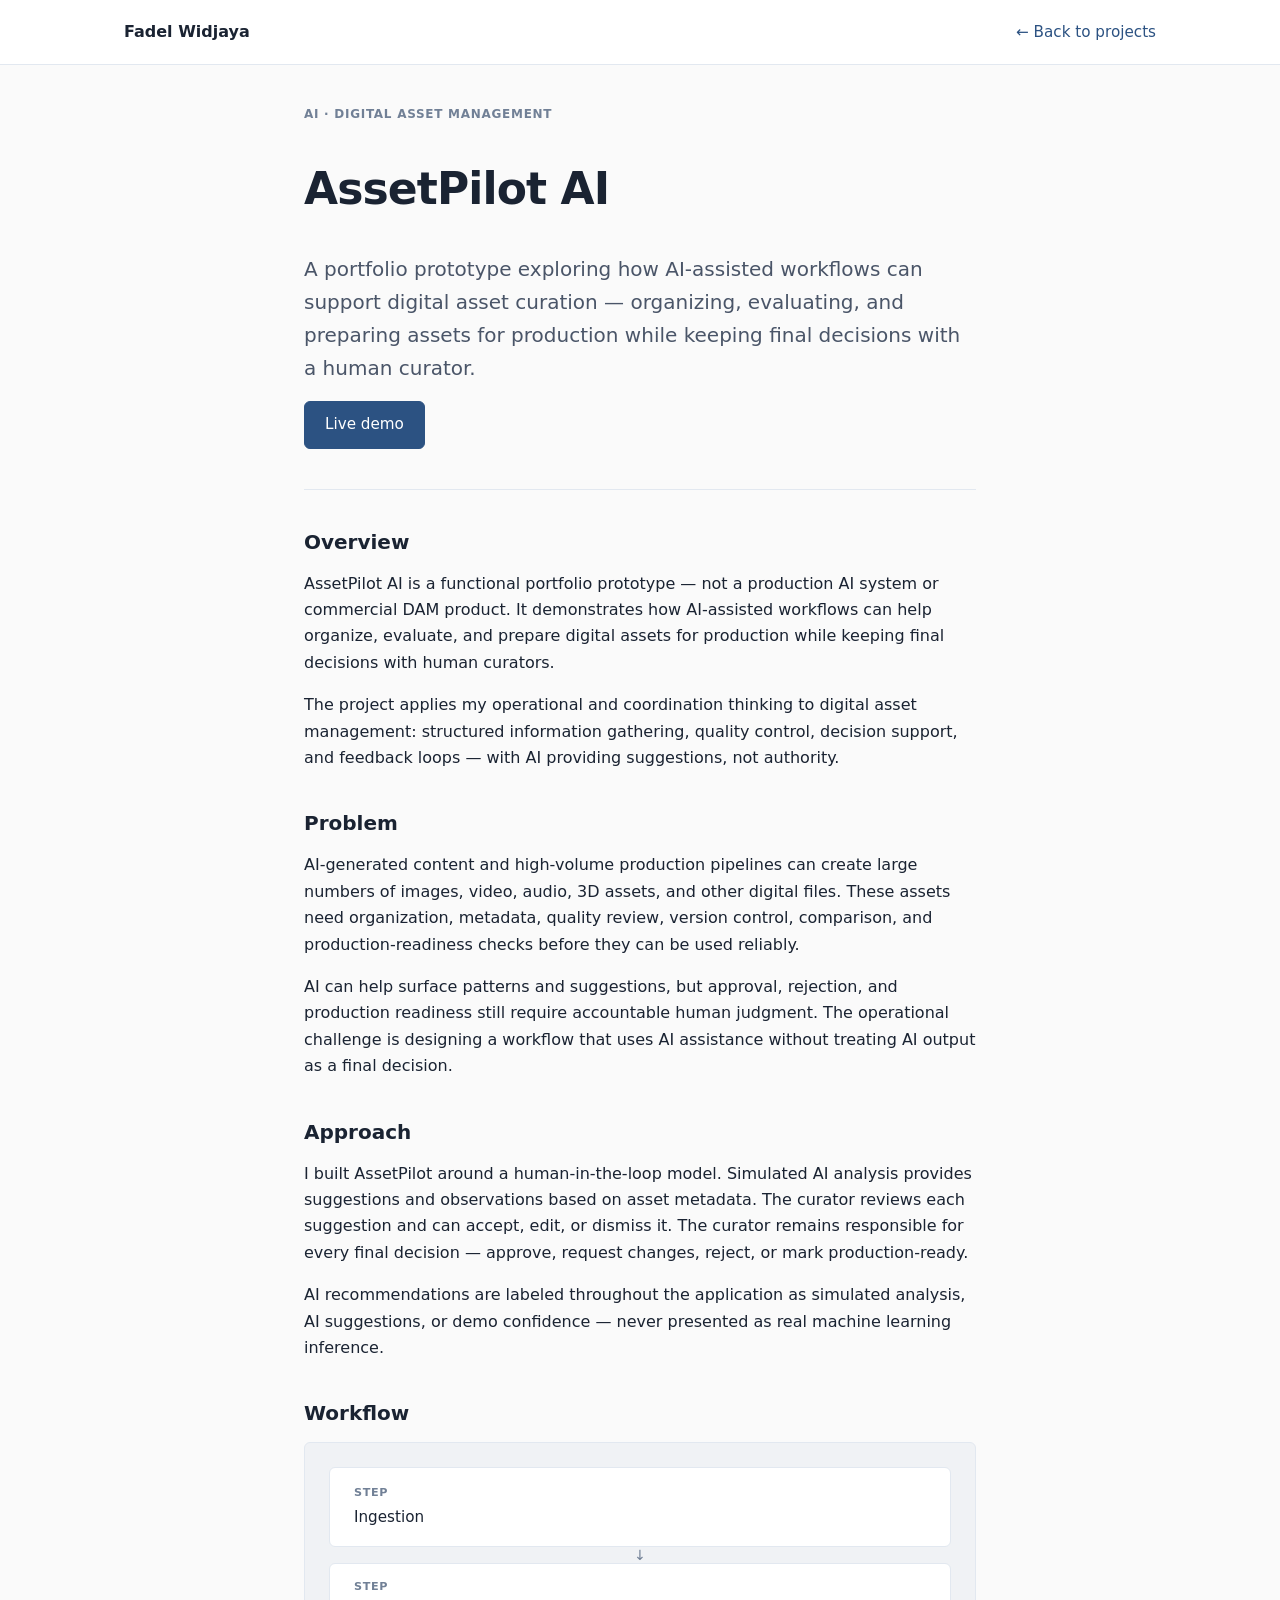
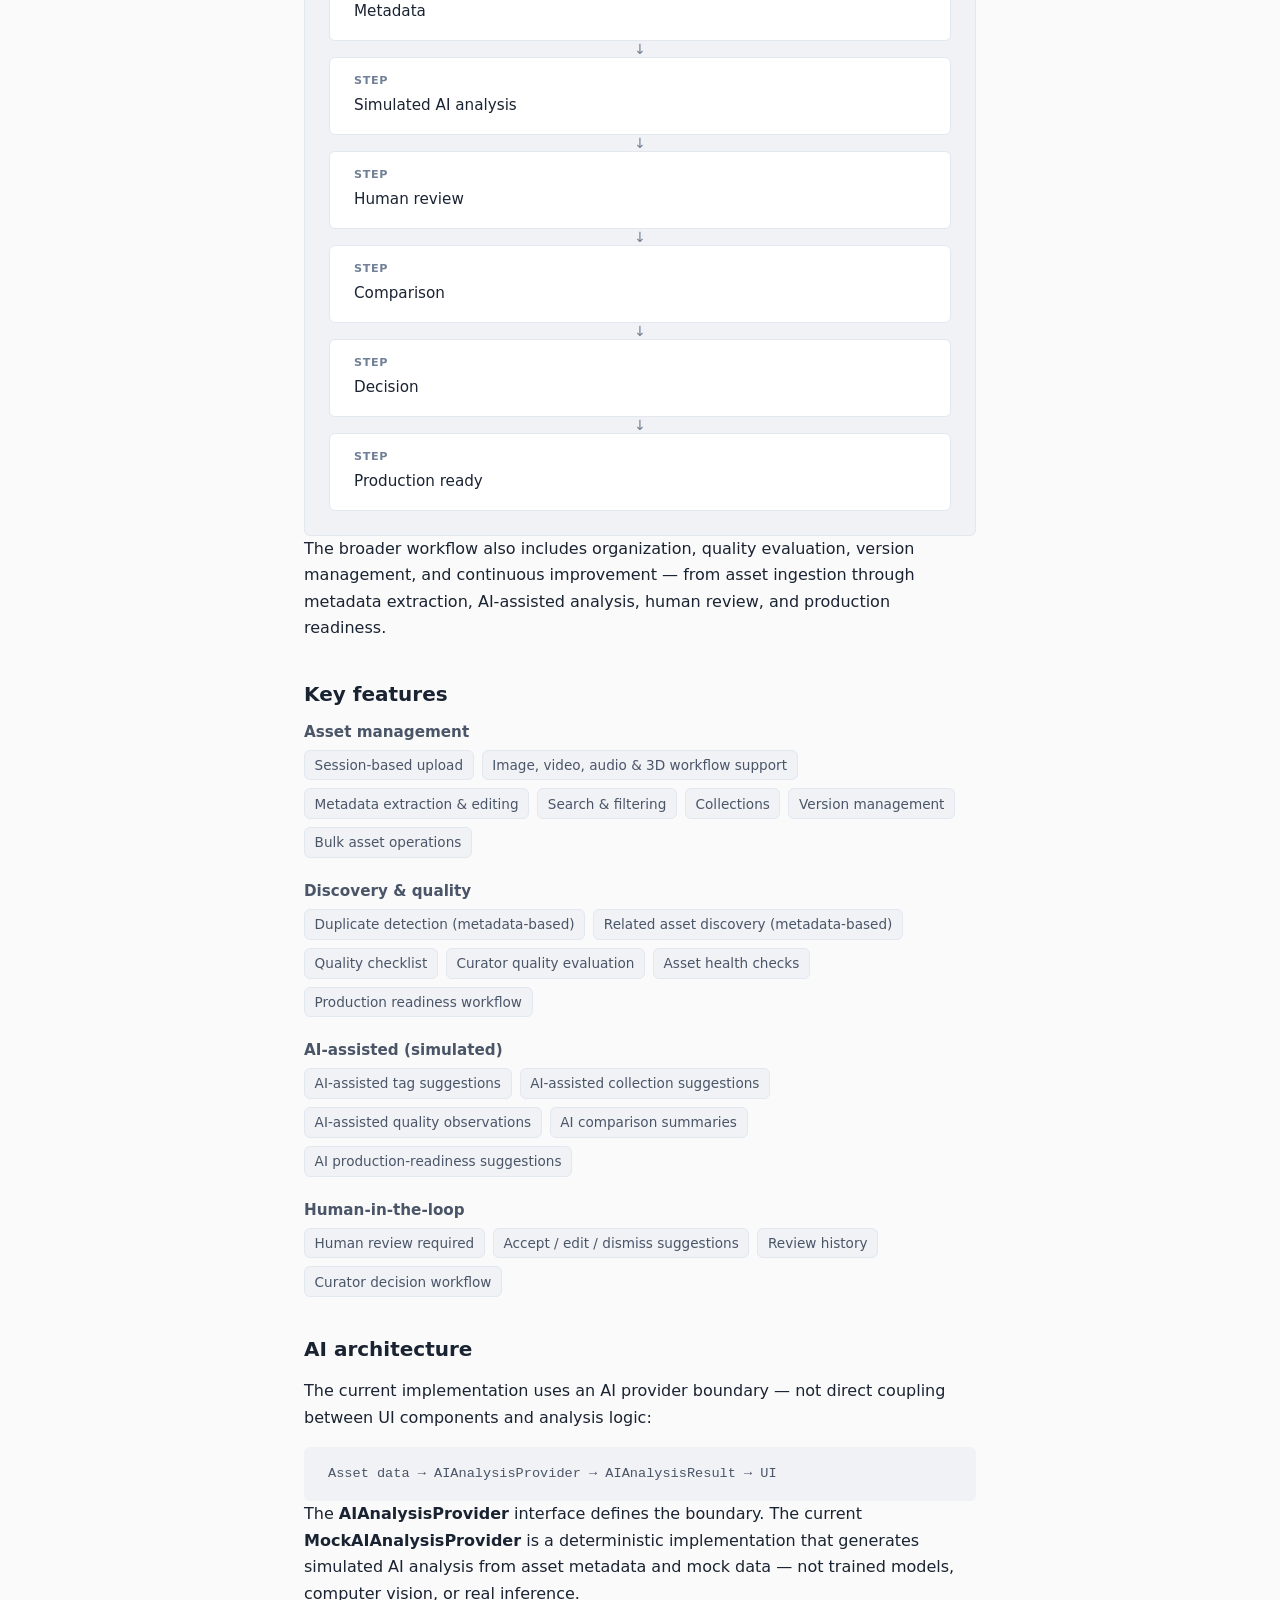
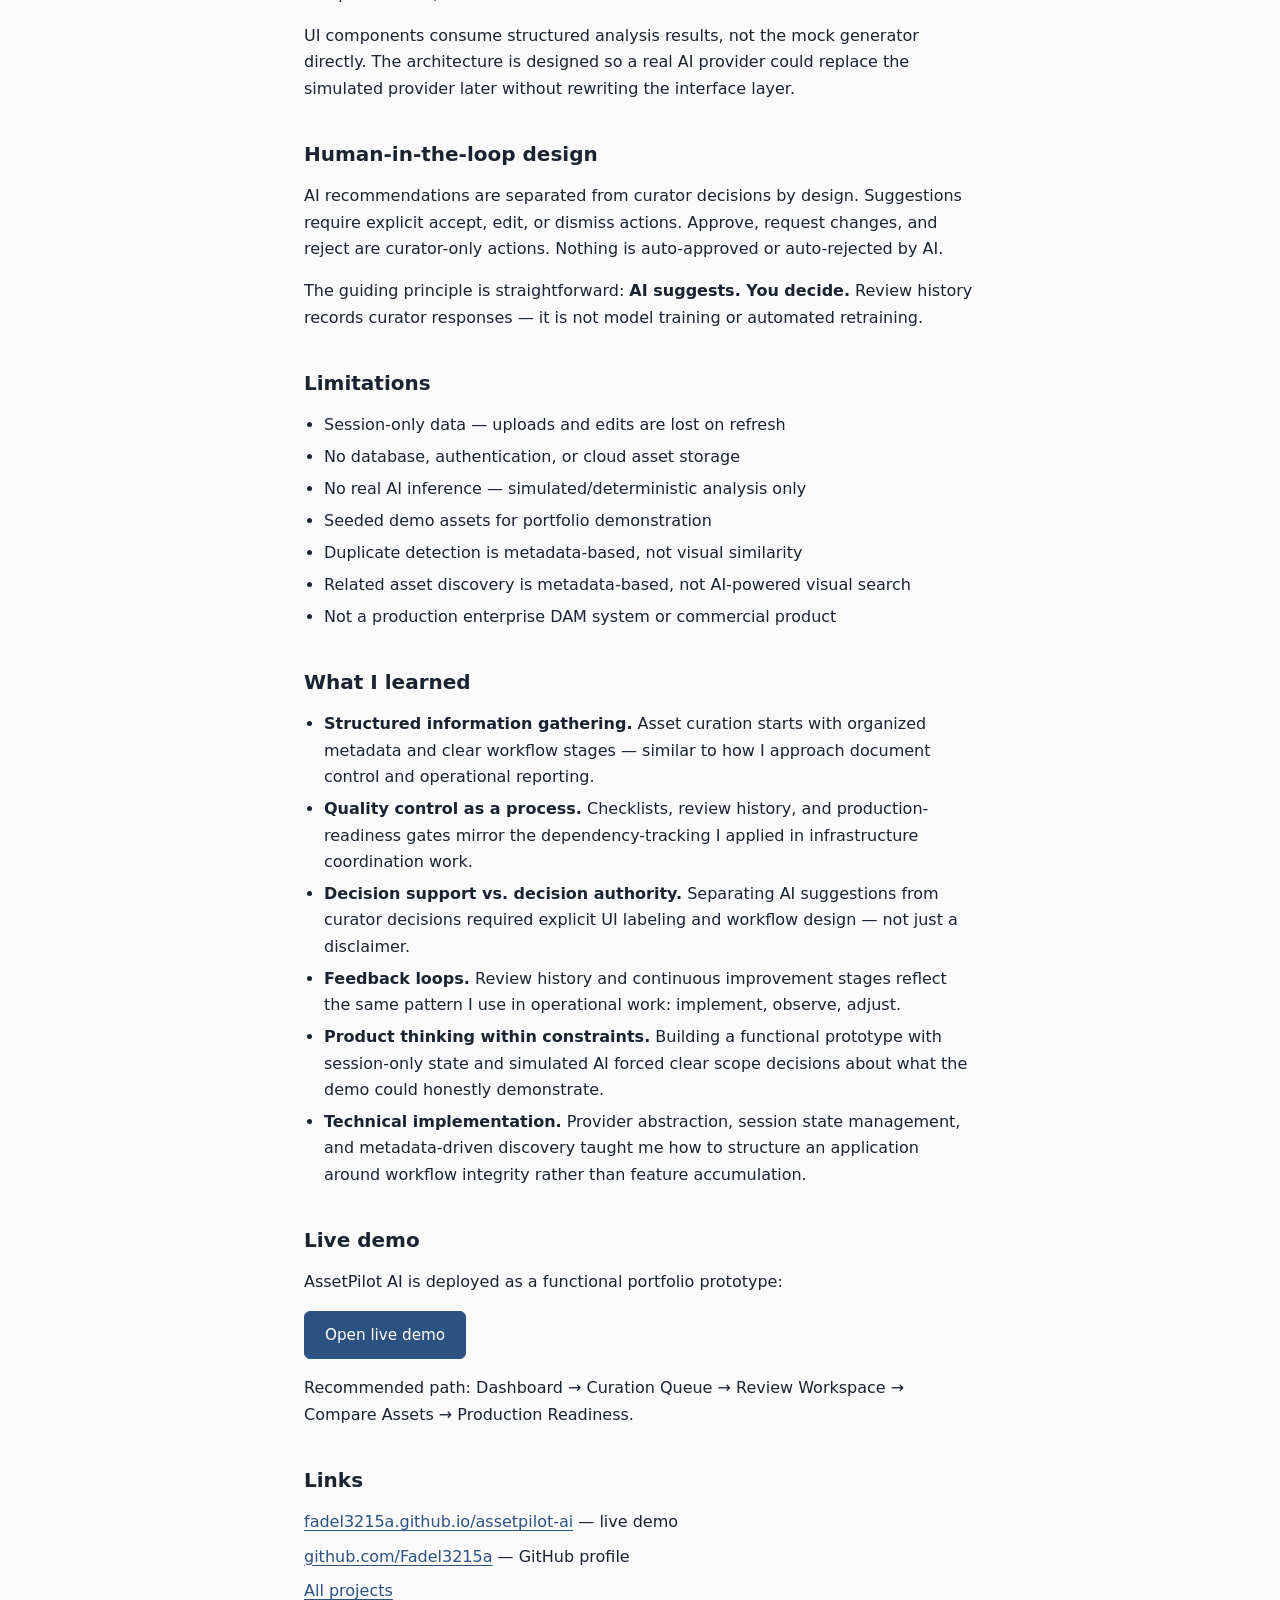
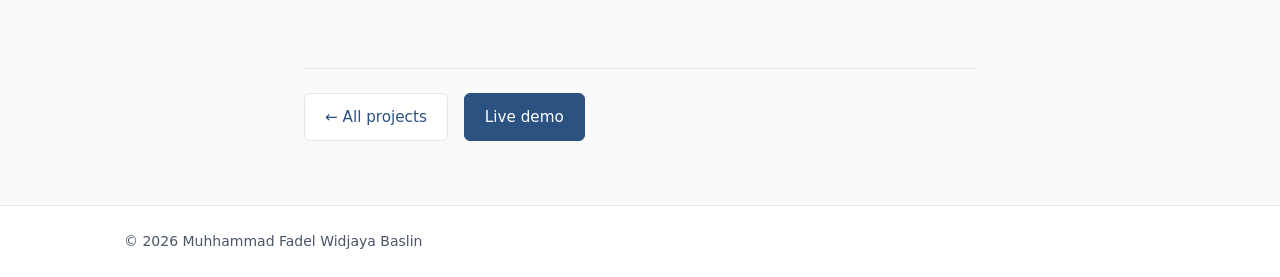
==== projects/assetpilot-ai/index.html @ 86c93c6e "Adding AssetPilot AI to the portofolio" ====
<!DOCTYPE html>
<html lang="en">
<head>
  <meta charset="UTF-8">
  <meta name="viewport" content="width=device-width, initial-scale=1.0">
  <meta name="description" content="AssetPilot AI — AI-assisted digital asset curation portfolio prototype with human-in-the-loop decision making and simulated AI analysis.">
  <title>AssetPilot AI | Fadel Widjaya</title>
  <link rel="stylesheet" href="../../css/style.css">
</head>
<body class="case-study-page">
  <a class="skip-link" href="#main">Skip to main content</a>

  <header class="site-header">
    <div class="container header-inner">
      <a class="logo" href="../../index.html">Fadel Widjaya</a>
      <nav class="site-nav site-nav--case-study" aria-label="Case study">
        <a class="text-link case-study-back" href="../../index.html#projects">← Back to projects</a>
      </nav>
    </div>
  </header>

  <main id="main" class="case-study">
    <article class="container narrow">
      <header class="case-study-header">
        <p class="card-label">AI · Digital Asset Management</p>
        <h1>AssetPilot AI</h1>
        <p class="lead">
          A portfolio prototype exploring how AI-assisted workflows can support digital asset
          curation — organizing, evaluating, and preparing assets for production while keeping
          final decisions with a human curator.
        </p>
        <p>
          <a class="btn btn-primary" href="https://fadel3215a.github.io/assetpilot-ai/" target="_blank" rel="noopener noreferrer">Live demo</a>
        </p>
      </header>

      <section aria-labelledby="overview-heading">
        <h2 id="overview-heading">Overview</h2>
        <p>
          AssetPilot AI is a functional portfolio prototype — not a production AI system or
          commercial DAM product. It demonstrates how AI-assisted workflows can help organize,
          evaluate, and prepare digital assets for production while keeping final decisions with
          human curators.
        </p>
        <p>
          The project applies my operational and coordination thinking to digital asset management:
          structured information gathering, quality control, decision support, and feedback loops —
          with AI providing suggestions, not authority.
        </p>
      </section>

      <section aria-labelledby="problem-heading">
        <h2 id="problem-heading">Problem</h2>
        <p>
          AI-generated content and high-volume production pipelines can create large numbers of
          images, video, audio, 3D assets, and other digital files. These assets need organization,
          metadata, quality review, version control, comparison, and production-readiness checks
          before they can be used reliably.
        </p>
        <p>
          AI can help surface patterns and suggestions, but approval, rejection, and production
          readiness still require accountable human judgment. The operational challenge is designing
          a workflow that uses AI assistance without treating AI output as a final decision.
        </p>
      </section>

      <section aria-labelledby="approach-heading">
        <h2 id="approach-heading">Approach</h2>
        <p>
          I built AssetPilot around a human-in-the-loop model. Simulated AI analysis provides
          suggestions and observations based on asset metadata. The curator reviews each suggestion
          and can accept, edit, or dismiss it. The curator remains responsible for every final
          decision — approve, request changes, reject, or mark production-ready.
        </p>
        <p>
          AI recommendations are labeled throughout the application as simulated analysis, AI
          suggestions, or demo confidence — never presented as real machine learning inference.
        </p>
      </section>

      <section aria-labelledby="workflow-heading">
        <h2 id="workflow-heading">Workflow</h2>
        <div class="workflow-viz" aria-label="AssetPilot curation workflow">
          <ol class="workflow-steps">
            <li class="workflow-step">
              <span class="workflow-step-label">Step</span>
              <span class="workflow-step-text">Ingestion</span>
            </li>
            <li class="workflow-step">
              <span class="workflow-step-label">Step</span>
              <span class="workflow-step-text">Metadata</span>
            </li>
            <li class="workflow-step">
              <span class="workflow-step-label">Step</span>
              <span class="workflow-step-text">Simulated AI analysis</span>
            </li>
            <li class="workflow-step">
              <span class="workflow-step-label">Step</span>
              <span class="workflow-step-text">Human review</span>
            </li>
            <li class="workflow-step">
              <span class="workflow-step-label">Step</span>
              <span class="workflow-step-text">Comparison</span>
            </li>
            <li class="workflow-step">
              <span class="workflow-step-label">Step</span>
              <span class="workflow-step-text">Decision</span>
            </li>
            <li class="workflow-step workflow-step--final">
              <span class="workflow-step-label">Step</span>
              <span class="workflow-step-text">Production ready</span>
            </li>
          </ol>
        </div>
        <p>
          The broader workflow also includes organization, quality evaluation, version management,
          and continuous improvement — from asset ingestion through metadata extraction, AI-assisted
          analysis, human review, and production readiness.
        </p>
      </section>

      <section aria-labelledby="features-heading">
        <h2 id="features-heading">Key features</h2>
        <div class="feature-groups">
          <article class="feature-group">
            <h3>Asset management</h3>
            <ul class="tag-list tag-list--wrap">
              <li>Session-based upload</li>
              <li>Image, video, audio &amp; 3D workflow support</li>
              <li>Metadata extraction &amp; editing</li>
              <li>Search &amp; filtering</li>
              <li>Collections</li>
              <li>Version management</li>
              <li>Bulk asset operations</li>
            </ul>
          </article>
          <article class="feature-group">
            <h3>Discovery &amp; quality</h3>
            <ul class="tag-list tag-list--wrap">
              <li>Duplicate detection (metadata-based)</li>
              <li>Related asset discovery (metadata-based)</li>
              <li>Quality checklist</li>
              <li>Curator quality evaluation</li>
              <li>Asset health checks</li>
              <li>Production readiness workflow</li>
            </ul>
          </article>
          <article class="feature-group">
            <h3>AI-assisted (simulated)</h3>
            <ul class="tag-list tag-list--wrap">
              <li>AI-assisted tag suggestions</li>
              <li>AI-assisted collection suggestions</li>
              <li>AI-assisted quality observations</li>
              <li>AI comparison summaries</li>
              <li>AI production-readiness suggestions</li>
            </ul>
          </article>
          <article class="feature-group">
            <h3>Human-in-the-loop</h3>
            <ul class="tag-list tag-list--wrap">
              <li>Human review required</li>
              <li>Accept / edit / dismiss suggestions</li>
              <li>Review history</li>
              <li>Curator decision workflow</li>
            </ul>
          </article>
        </div>
      </section>

      <section aria-labelledby="architecture-heading">
        <h2 id="architecture-heading">AI architecture</h2>
        <p>
          The current implementation uses an AI provider boundary — not direct coupling between
          UI components and analysis logic:
        </p>
        <div class="crdl-flow" aria-label="AI provider architecture">
          <p class="crdl-flow-steps">Asset data → AIAnalysisProvider → AIAnalysisResult → UI</p>
        </div>
        <p>
          The <strong>AIAnalysisProvider</strong> interface defines the boundary. The current
          <strong>MockAIAnalysisProvider</strong> is a deterministic implementation that generates
          simulated AI analysis from asset metadata and mock data — not trained models, computer
          vision, or real inference.
        </p>
        <p>
          UI components consume structured analysis results, not the mock generator directly. The
          architecture is designed so a real AI provider could replace the simulated provider later
          without rewriting the interface layer.
        </p>
      </section>

      <section aria-labelledby="hitl-heading">
        <h2 id="hitl-heading">Human-in-the-loop design</h2>
        <p>
          AI recommendations are separated from curator decisions by design. Suggestions require
          explicit accept, edit, or dismiss actions. Approve, request changes, and reject are
          curator-only actions. Nothing is auto-approved or auto-rejected by AI.
        </p>
        <p>
          The guiding principle is straightforward: <strong>AI suggests. You decide.</strong>
          Review history records curator responses — it is not model training or automated
          retraining.
        </p>
      </section>

      <section aria-labelledby="limitations-heading">
        <h2 id="limitations-heading">Limitations</h2>
        <ul>
          <li>Session-only data — uploads and edits are lost on refresh</li>
          <li>No database, authentication, or cloud asset storage</li>
          <li>No real AI inference — simulated/deterministic analysis only</li>
          <li>Seeded demo assets for portfolio demonstration</li>
          <li>Duplicate detection is metadata-based, not visual similarity</li>
          <li>Related asset discovery is metadata-based, not AI-powered visual search</li>
          <li>Not a production enterprise DAM system or commercial product</li>
        </ul>
      </section>

      <section aria-labelledby="learned-heading">
        <h2 id="learned-heading">What I learned</h2>
        <ul>
          <li><strong>Structured information gathering.</strong> Asset curation starts with organized metadata and clear workflow stages — similar to how I approach document control and operational reporting.</li>
          <li><strong>Quality control as a process.</strong> Checklists, review history, and production-readiness gates mirror the dependency-tracking I applied in infrastructure coordination work.</li>
          <li><strong>Decision support vs. decision authority.</strong> Separating AI suggestions from curator decisions required explicit UI labeling and workflow design — not just a disclaimer.</li>
          <li><strong>Feedback loops.</strong> Review history and continuous improvement stages reflect the same pattern I use in operational work: implement, observe, adjust.</li>
          <li><strong>Product thinking within constraints.</strong> Building a functional prototype with session-only state and simulated AI forced clear scope decisions about what the demo could honestly demonstrate.</li>
          <li><strong>Technical implementation.</strong> Provider abstraction, session state management, and metadata-driven discovery taught me how to structure an application around workflow integrity rather than feature accumulation.</li>
        </ul>
      </section>

      <section aria-labelledby="demo-heading">
        <h2 id="demo-heading">Live demo</h2>
        <p>
          AssetPilot AI is deployed as a functional portfolio prototype:
        </p>
        <p>
          <a class="btn btn-primary" href="https://fadel3215a.github.io/assetpilot-ai/" target="_blank" rel="noopener noreferrer">Open live demo</a>
        </p>
        <p>
          Recommended path: Dashboard → Curation Queue → Review Workspace → Compare Assets →
          Production Readiness.
        </p>
      </section>

      <section aria-labelledby="links-heading">
        <h2 id="links-heading">Links</h2>
        <ul class="case-study-links">
          <li><a href="https://fadel3215a.github.io/assetpilot-ai/" target="_blank" rel="noopener noreferrer">fadel3215a.github.io/assetpilot-ai</a> — live demo</li>
          <li><a href="https://github.com/Fadel3215a" target="_blank" rel="noopener noreferrer">github.com/Fadel3215a</a> — GitHub profile</li>
          <li><a href="../../index.html#projects">All projects</a></li>
        </ul>
      </section>

      <footer class="case-study-footer">
        <a class="btn btn-secondary" href="../../index.html#projects">← All projects</a>
        <a class="btn btn-primary" href="https://fadel3215a.github.io/assetpilot-ai/" target="_blank" rel="noopener noreferrer">Live demo</a>
      </footer>
    </article>
  </main>

  <footer class="site-footer">
    <div class="container footer-inner">
      <p>&copy; <span id="year"></span> Muhhammad Fadel Widjaya Baslin</p>
    </div>
  </footer>

  <script src="../../js/script.js"></script>
</body>
</html>
---- css/style.css ----
/* ==========================================================================
   Base & Variables
   ========================================================================== */

:root {
  --color-bg: #fafafa;
  --color-bg-alt: #f0f2f5;
  --color-surface: #ffffff;
  --color-text: #1a2332;
  --color-text-muted: #4a5568;
  --color-text-light: #718096;
  --color-accent: #2c5282;
  --color-accent-hover: #1a365d;
  --color-border: #e2e8f0;
  --color-placeholder: #a0aec0;

  --font-sans: "Segoe UI", system-ui, -apple-system, BlinkMacSystemFont, sans-serif;
  --font-mono: "Cascadia Code", "Consolas", monospace;

  --space-xs: 0.5rem;
  --space-sm: 1rem;
  --space-md: 1.5rem;
  --space-lg: 2.5rem;
  --space-xl: 4rem;

  --radius: 6px;
  --shadow: 0 1px 3px rgba(26, 35, 50, 0.08);
  --shadow-md: 0 4px 12px rgba(26, 35, 50, 0.08);

  --max-width: 1080px;
  --header-height: 4rem;
}

*,
*::before,
*::after {
  box-sizing: border-box;
}

html {
  scroll-behavior: smooth;
  scroll-padding-top: calc(var(--header-height) + 1rem);
}

body {
  margin: 0;
  font-family: var(--font-sans);
  font-size: 1rem;
  line-height: 1.65;
  color: var(--color-text);
  background-color: var(--color-bg);
}

img {
  max-width: 100%;
  height: auto;
  display: block;
}

ul,
ol {
  padding-left: 1.25rem;
}

li + li {
  margin-top: 0.35rem;
}

a {
  color: var(--color-accent);
  text-decoration-thickness: 1px;
  text-underline-offset: 3px;
}

a:hover,
a:focus-visible {
  color: var(--color-accent-hover);
}

h1,
h2,
h3,
h4 {
  line-height: 1.25;
  font-weight: 600;
  color: var(--color-text);
}

h1 {
  font-size: clamp(2rem, 5vw, 2.75rem);
  letter-spacing: -0.02em;
}

h2 {
  font-size: clamp(1.5rem, 3vw, 2rem);
  margin-bottom: var(--space-sm);
}

h3 {
  font-size: 1.15rem;
  margin-top: 0;
}

h4 {
  font-size: 0.95rem;
  text-transform: uppercase;
  letter-spacing: 0.04em;
  color: var(--color-text-muted);
  margin-bottom: var(--space-xs);
}

p {
  margin-top: 0;
  margin-bottom: var(--space-sm);
}

/* ==========================================================================
   Utilities
   ========================================================================== */

.container {
  width: 100%;
  max-width: var(--max-width);
  margin-inline: auto;
  padding-inline: var(--space-md);
}

.container.narrow {
  max-width: 720px;
}

.section {
  padding-block: var(--space-xl);
}

.section--alt {
  background-color: var(--color-bg-alt);
}

.section-intro {
  color: var(--color-text-muted);
  max-width: 60ch;
  margin-bottom: var(--space-lg);
}

.section-subheading {
  font-size: 1.1rem;
  margin-top: var(--space-lg);
  margin-bottom: var(--space-sm);
}

.eyebrow {
  font-size: 0.875rem;
  font-weight: 500;
  letter-spacing: 0.06em;
  text-transform: uppercase;
  color: var(--color-text-light);
  margin-bottom: var(--space-xs);
}

.hero-location {
  font-size: 1rem;
  color: var(--color-text-light);
  margin-bottom: var(--space-sm);
}

.lead {
  font-size: clamp(1.1rem, 2.5vw, 1.25rem);
  color: var(--color-text-muted);
  max-width: 62ch;
}

.intro {
  max-width: 62ch;
  color: var(--color-text-muted);
}

.placeholder,
.placeholder-note {
  color: var(--color-placeholder);
  font-style: italic;
}

.placeholder-note {
  font-size: 0.9rem;
  margin-top: var(--space-sm);
  margin-bottom: 0;
}

.date-placeholder {
  font-size: 0.875rem;
  color: var(--color-placeholder);
  font-style: italic;
  margin: 0;
}

.skip-link {
  position: absolute;
  top: -100%;
  left: var(--space-sm);
  z-index: 200;
  padding: var(--space-xs) var(--space-sm);
  background: var(--color-accent);
  color: #fff;
  text-decoration: none;
  border-radius: var(--radius);
}

.skip-link:focus {
  top: var(--space-sm);
}

/* ==========================================================================
   Header & Navigation
   ========================================================================== */

.site-header {
  position: sticky;
  top: 0;
  z-index: 100;
  background: rgba(255, 255, 255, 0.95);
  backdrop-filter: blur(8px);
  border-bottom: 1px solid var(--color-border);
}

.header-inner {
  display: flex;
  align-items: center;
  justify-content: space-between;
  min-height: var(--header-height);
  gap: var(--space-sm);
}

.logo {
  font-weight: 600;
  font-size: 1rem;
  color: var(--color-text);
  text-decoration: none;
  white-space: nowrap;
}

.logo:hover,
.logo:focus-visible {
  color: var(--color-accent);
}

.nav-toggle {
  display: flex;
  flex-direction: column;
  justify-content: center;
  gap: 5px;
  width: 2.5rem;
  height: 2.5rem;
  padding: 0;
  border: 1px solid var(--color-border);
  border-radius: var(--radius);
  background: var(--color-surface);
  cursor: pointer;
}

.nav-toggle-bar {
  display: block;
  width: 18px;
  height: 2px;
  margin-inline: auto;
  background: var(--color-text);
  transition: transform 0.2s ease, opacity 0.2s ease;
}

.nav-toggle[aria-expanded="true"] .nav-toggle-bar:nth-child(1) {
  transform: translateY(7px) rotate(45deg);
}

.nav-toggle[aria-expanded="true"] .nav-toggle-bar:nth-child(2) {
  opacity: 0;
}

.nav-toggle[aria-expanded="true"] .nav-toggle-bar:nth-child(3) {
  transform: translateY(-7px) rotate(-45deg);
}

.site-nav {
  display: none;
  position: absolute;
  top: 100%;
  left: 0;
  right: 0;
  background: var(--color-surface);
  border-bottom: 1px solid var(--color-border);
  box-shadow: var(--shadow-md);
}

.site-nav.is-open {
  display: block;
}

.nav-list {
  list-style: none;
  margin: 0;
  padding: var(--space-sm) var(--space-md);
}

.nav-list li + li {
  margin-top: 0;
}

.nav-list a {
  display: block;
  padding: var(--space-xs) 0;
  color: var(--color-text);
  text-decoration: none;
  font-size: 0.95rem;
}

.nav-list a:hover,
.nav-list a:focus-visible {
  color: var(--color-accent);
}

.nav-list a.is-active {
  color: var(--color-accent);
  font-weight: 500;
}

@media (min-width: 768px) {
  .nav-toggle {
    display: none;
  }

  .site-nav {
    display: block;
    position: static;
    background: none;
    border: none;
    box-shadow: none;
  }

  .nav-list {
    display: flex;
    gap: var(--space-md);
    padding: 0;
  }

  .nav-list a {
    padding: var(--space-xs) 0;
  }
}

/* ==========================================================================
   Hero
   ========================================================================== */

.hero {
  padding-top: var(--space-lg);
}

.hero-actions {
  display: flex;
  flex-wrap: wrap;
  gap: var(--space-sm);
  margin-top: var(--space-md);
  margin-bottom: var(--space-md);
}

.btn {
  display: inline-block;
  padding: 0.65rem 1.25rem;
  font-size: 0.95rem;
  font-weight: 500;
  text-decoration: none;
  border-radius: var(--radius);
  border: 1px solid transparent;
  cursor: pointer;
  transition: background-color 0.15s ease, border-color 0.15s ease;
}

.btn-primary {
  background: var(--color-accent);
  color: #fff;
  border-color: var(--color-accent);
}

.btn-primary:hover,
.btn-primary:focus-visible {
  background: var(--color-accent-hover);
  border-color: var(--color-accent-hover);
  color: #fff;
}

.btn-secondary {
  background: var(--color-surface);
  color: var(--color-accent);
  border-color: var(--color-border);
}

.btn-secondary:hover,
.btn-secondary:focus-visible {
  border-color: var(--color-accent);
  color: var(--color-accent-hover);
}

.text-link {
  font-size: 0.95rem;
  font-weight: 500;
}

/* ==========================================================================
   Capability List
   ========================================================================== */

.capability-list {
  display: grid;
  grid-template-columns: 1fr;
  gap: var(--space-xs);
  list-style: none;
  padding: 0;
  margin: 0;
}

.capability-list li {
  padding: var(--space-xs) var(--space-sm);
  background: var(--color-surface);
  border: 1px solid var(--color-border);
  border-radius: var(--radius);
  font-size: 0.95rem;
  margin: 0;
}

@media (min-width: 600px) {
  .capability-list {
    grid-template-columns: repeat(2, 1fr);
  }
}

@media (min-width: 900px) {
  .capability-list {
    grid-template-columns: repeat(4, 1fr);
  }
}

/* ==========================================================================
   Cards
   ========================================================================== */

.card-grid {
  display: grid;
  gap: var(--space-md);
}

.card-grid--compact {
  margin-top: var(--space-sm);
}

@media (min-width: 700px) {
  .card-grid {
    grid-template-columns: repeat(2, 1fr);
  }
}

.card {
  background: var(--color-surface);
  border: 1px solid var(--color-border);
  border-radius: var(--radius);
  padding: var(--space-md);
  box-shadow: var(--shadow);
}

.card--featured {
  padding: var(--space-lg);
}

.card-label {
  font-size: 0.75rem;
  font-weight: 600;
  letter-spacing: 0.06em;
  text-transform: uppercase;
  color: var(--color-text-light);
  margin: 0 0 var(--space-xs);
}

.card h3 {
  margin-bottom: var(--space-xs);
}

.card h4 {
  margin-top: var(--space-md);
}

/* ==========================================================================
   Project Cards
   ========================================================================== */

.project-grid {
  display: grid;
  gap: var(--space-lg);
}

.project-card {
  background: var(--color-surface);
  border: 1px solid var(--color-border);
  border-radius: var(--radius);
  padding: var(--space-lg);
  box-shadow: var(--shadow);
}

.project-card-header h3 {
  margin-bottom: var(--space-xs);
}

.project-summary {
  color: var(--color-text-muted);
  margin-bottom: 0;
}

.project-details {
  margin: var(--space-md) 0 0;
  display: grid;
  gap: var(--space-sm);
}

.project-field {
  margin: 0;
}

.project-field dt {
  font-size: 0.75rem;
  font-weight: 600;
  letter-spacing: 0.06em;
  text-transform: uppercase;
  color: var(--color-text-light);
  margin-bottom: 0.25rem;
}

.project-field dd {
  margin: 0;
  color: var(--color-text-muted);
}

.project-card-footer {
  display: flex;
  flex-wrap: wrap;
  gap: var(--space-md);
  margin-top: var(--space-md);
  padding-top: var(--space-sm);
  border-top: 1px solid var(--color-border);
}

.tag-list {
  display: flex;
  flex-wrap: wrap;
  gap: var(--space-xs);
  list-style: none;
  padding: 0;
  margin: 0;
}

.tag-list li {
  margin: 0;
  padding: 0.2rem 0.6rem;
  font-size: 0.85rem;
  background: var(--color-bg-alt);
  border: 1px solid var(--color-border);
  border-radius: var(--radius);
  color: var(--color-text-muted);
}

.tag-list--wrap {
  display: flex;
  flex-wrap: wrap;
  gap: var(--space-xs);
}

.feature-groups {
  display: grid;
  gap: var(--space-md);
}

.feature-group h3 {
  font-size: 0.95rem;
  margin-bottom: var(--space-xs);
  color: var(--color-text-muted);
}

.card .text-link + .text-link {
  display: inline-block;
  margin-left: var(--space-md);
}

/* ==========================================================================
   Education
   ========================================================================== */

.education-item {
  background: var(--color-surface);
  border: 1px solid var(--color-border);
  border-radius: var(--radius);
  padding: var(--space-md);
  box-shadow: var(--shadow);
}

.education-item h3 {
  margin-bottom: 0.25rem;
}

.education-year {
  font-size: 0.875rem;
  color: var(--color-text-light);
  margin: 0 0 var(--space-sm);
}

/* ==========================================================================
   Case Study Pages
   ========================================================================== */

.case-study-page .site-nav--case-study {
  display: block;
  position: static;
  background: none;
  border: none;
  box-shadow: none;
}

.case-study-back {
  text-decoration: none;
  white-space: nowrap;
}

.case-study {
  padding-block: var(--space-lg) var(--space-xl);
}

.case-study-header {
  margin-bottom: var(--space-lg);
  padding-bottom: var(--space-md);
  border-bottom: 1px solid var(--color-border);
}

.case-study section {
  margin-bottom: var(--space-lg);
}

.case-study section h2 {
  font-size: 1.25rem;
  margin-bottom: var(--space-sm);
}

.case-study-footer {
  display: flex;
  flex-wrap: wrap;
  gap: var(--space-sm);
  margin-top: var(--space-xl);
  padding-top: var(--space-md);
  border-top: 1px solid var(--color-border);
}

.case-study-links {
  list-style: none;
  padding: 0;
  margin: 0;
}

.case-study-links li {
  margin: 0 0 var(--space-xs);
}

.case-study-links li + li {
  margin-top: var(--space-xs);
}

/* ==========================================================================
   Timeline (Experience)
   ========================================================================== */

.timeline {
  display: grid;
  gap: var(--space-lg);
}

.timeline-item {
  background: var(--color-surface);
  border: 1px solid var(--color-border);
  border-radius: var(--radius);
  padding: var(--space-md);
  box-shadow: var(--shadow);
}

.timeline-item--background {
  border-style: dashed;
  background: transparent;
}

.timeline-meta {
  margin-bottom: var(--space-sm);
  padding-bottom: var(--space-sm);
  border-bottom: 1px solid var(--color-border);
}

.timeline-meta h3 {
  margin-bottom: 0.25rem;
}

.org {
  font-weight: 500;
  color: var(--color-text-muted);
  margin: 0;
}

/* ==========================================================================
   CRDL
   ========================================================================== */

.crdl-stages {
  margin-bottom: var(--space-md);
}

.crdl-flow {
  background: var(--color-bg-alt);
  border-radius: var(--radius);
  padding: var(--space-sm) var(--space-md);
}

.crdl-flow-label {
  font-size: 0.75rem;
  font-weight: 600;
  letter-spacing: 0.06em;
  text-transform: uppercase;
  color: var(--color-text-light);
  margin: 0 0 var(--space-xs);
}

.crdl-flow-steps {
  font-family: var(--font-mono);
  font-size: 0.85rem;
  color: var(--color-text-muted);
  margin: 0;
  word-break: break-word;
}

/* ==========================================================================
   Workflow Visualization (sanitized process diagrams)
   ========================================================================== */

.workflow-note {
  font-size: 0.875rem;
  color: var(--color-text-light);
  font-style: italic;
  margin-bottom: var(--space-sm);
}

.workflow-viz {
  background: var(--color-bg-alt);
  border: 1px solid var(--color-border);
  border-radius: var(--radius);
  padding: var(--space-md);
}

.workflow-steps {
  list-style: none;
  padding: 0;
  margin: 0;
}

.workflow-step {
  position: relative;
  padding: var(--space-sm) var(--space-md);
  background: var(--color-surface);
  border: 1px solid var(--color-border);
  border-radius: var(--radius);
  margin: 0;
}

.workflow-step + .workflow-step {
  margin-top: var(--space-sm);
}

.workflow-step + .workflow-step::before {
  content: "↓";
  display: block;
  text-align: center;
  color: var(--color-text-light);
  font-size: 0.875rem;
  line-height: 1;
  margin-bottom: var(--space-xs);
  margin-top: calc(var(--space-sm) * -1 - 0.5rem);
  position: relative;
  top: calc(var(--space-xs) * -1);
}

.workflow-step-label {
  display: block;
  font-size: 0.7rem;
  font-weight: 600;
  letter-spacing: 0.06em;
  text-transform: uppercase;
  color: var(--color-text-light);
  margin-bottom: 0.15rem;
}

.workflow-step-text {
  display: block;
  font-size: 0.95rem;
  color: var(--color-text);
}

.workflow-step--final .workflow-step-text {
  font-weight: 500;
}

/* ==========================================================================
   Research Grid
   ========================================================================== */

.research-grid {
  display: grid;
  gap: var(--space-md);
  grid-template-columns: 1fr;
}

@media (min-width: 600px) {
  .research-grid {
    grid-template-columns: repeat(2, 1fr);
  }
}

@media (min-width: 900px) {
  .research-grid {
    grid-template-columns: repeat(3, 1fr);
  }
}

.research-card {
  background: var(--color-surface);
  border: 1px solid var(--color-border);
  border-radius: var(--radius);
  padding: var(--space-md);
}

.research-card h3 {
  margin-bottom: var(--space-xs);
}

.research-card p {
  font-size: 0.95rem;
  color: var(--color-text-muted);
}

.research-card-intro {
  font-size: 0.875rem;
  color: var(--color-text-light);
  margin-bottom: var(--space-xs);
}

.research-note {
  margin-top: var(--space-lg);
  padding: var(--space-md);
  background: var(--color-surface);
  border-left: 3px solid var(--color-accent);
  border-radius: 0 var(--radius) var(--radius) 0;
  color: var(--color-text-muted);
  font-size: 0.95rem;
}

/* ==========================================================================
   Skills
   ========================================================================== */

.skills-grid {
  display: grid;
  gap: var(--space-md);
  grid-template-columns: 1fr;
}

@media (min-width: 600px) {
  .skills-grid {
    grid-template-columns: repeat(2, 1fr);
  }
}

@media (min-width: 900px) {
  .skills-grid {
    grid-template-columns: repeat(3, 1fr);
  }
}

.skill-category {
  background: var(--color-surface);
  border: 1px solid var(--color-border);
  border-radius: var(--radius);
  padding: var(--space-md);
}

.skill-category ul {
  margin: 0;
  font-size: 0.95rem;
  color: var(--color-text-muted);
}

.skill-category h3 {
  margin-bottom: var(--space-sm);
  font-size: 1rem;
}

/* ==========================================================================
   Contact
   ========================================================================== */

.contact-card {
  background: var(--color-surface);
  border: 1px solid var(--color-border);
  border-radius: var(--radius);
  padding: var(--space-lg);
  box-shadow: var(--shadow);
}

.contact-list {
  list-style: none;
  padding: 0;
  margin: var(--space-md) 0 0;
}

.contact-list li {
  display: flex;
  flex-direction: column;
  gap: 0.15rem;
  padding: var(--space-sm) 0;
  border-bottom: 1px solid var(--color-border);
  margin: 0;
}

.contact-list li:last-child {
  border-bottom: none;
}

.contact-label {
  font-size: 0.75rem;
  font-weight: 600;
  letter-spacing: 0.06em;
  text-transform: uppercase;
  color: var(--color-text-light);
}

.contact-value {
  font-size: 1rem;
}

@media (min-width: 500px) {
  .contact-list li {
    flex-direction: row;
    align-items: baseline;
    gap: var(--space-md);
  }

  .contact-label {
    flex: 0 0 6rem;
  }
}

/* ==========================================================================
   Footer
   ========================================================================== */

.site-footer {
  border-top: 1px solid var(--color-border);
  padding-block: var(--space-md);
  background: var(--color-surface);
}

.footer-inner {
  display: flex;
  flex-wrap: wrap;
  align-items: center;
  justify-content: space-between;
  gap: var(--space-sm);
  font-size: 0.875rem;
  color: var(--color-text-muted);
}

.footer-inner p {
  margin: 0;
}

/* ==========================================================================
   Focus & Accessibility
   ========================================================================== */

:focus-visible {
  outline: 2px solid var(--color-accent);
  outline-offset: 2px;
}

@media (prefers-reduced-motion: reduce) {
  html {
    scroll-behavior: auto;
  }

  *,
  *::before,
  *::after {
    animation-duration: 0.01ms !important;
    transition-duration: 0.01ms !important;
  }
}
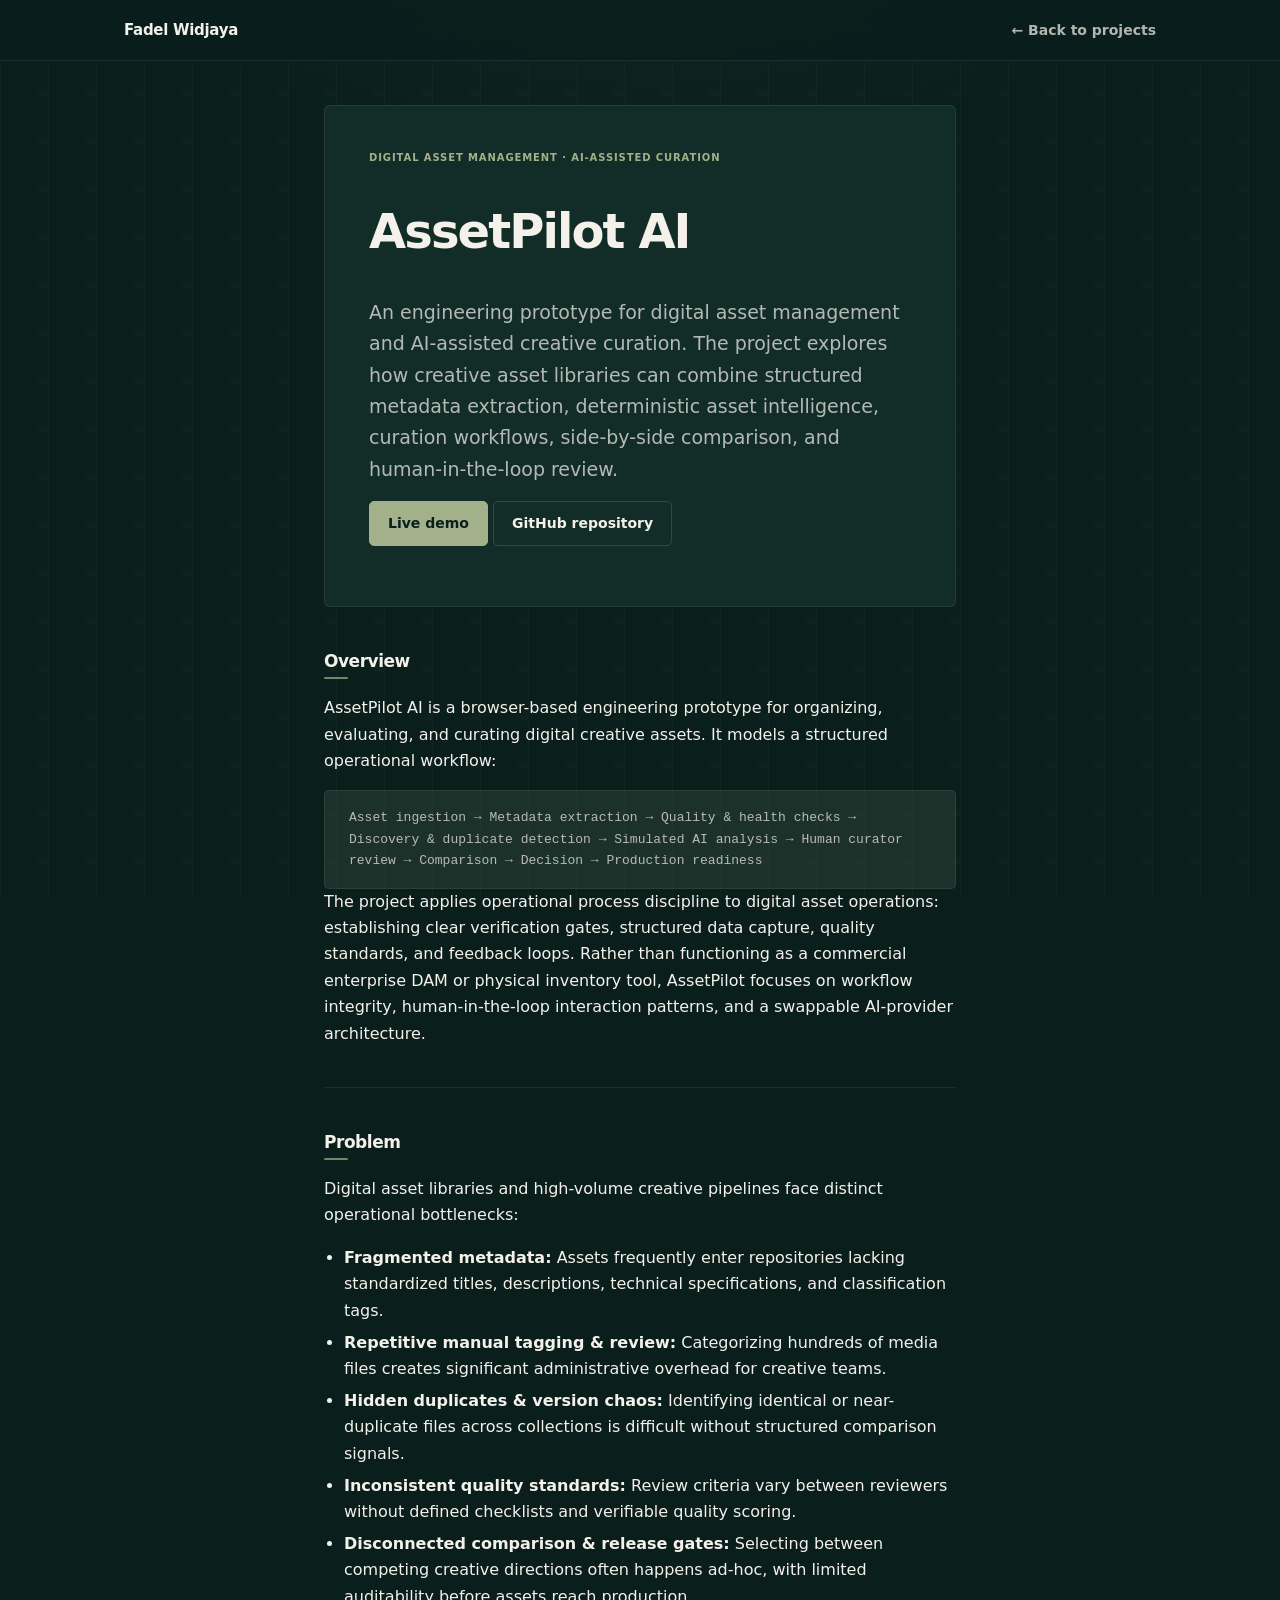
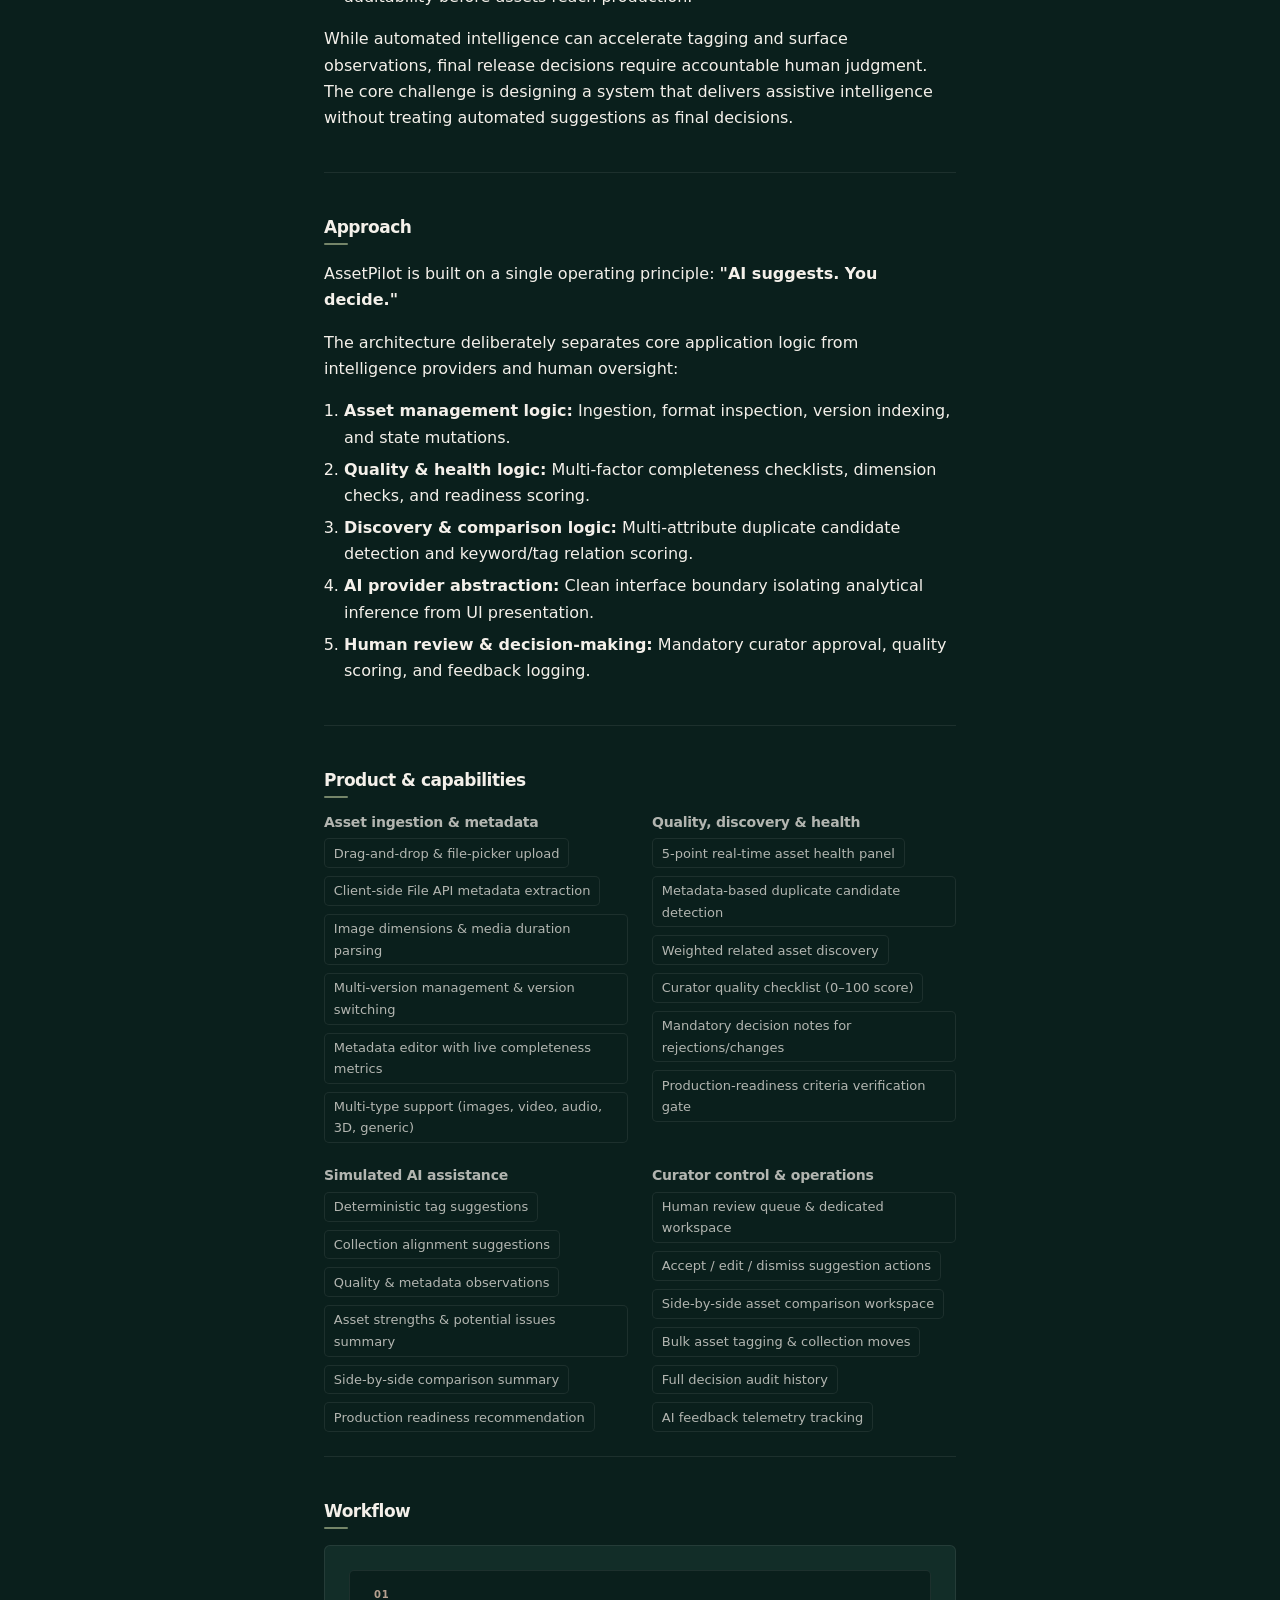
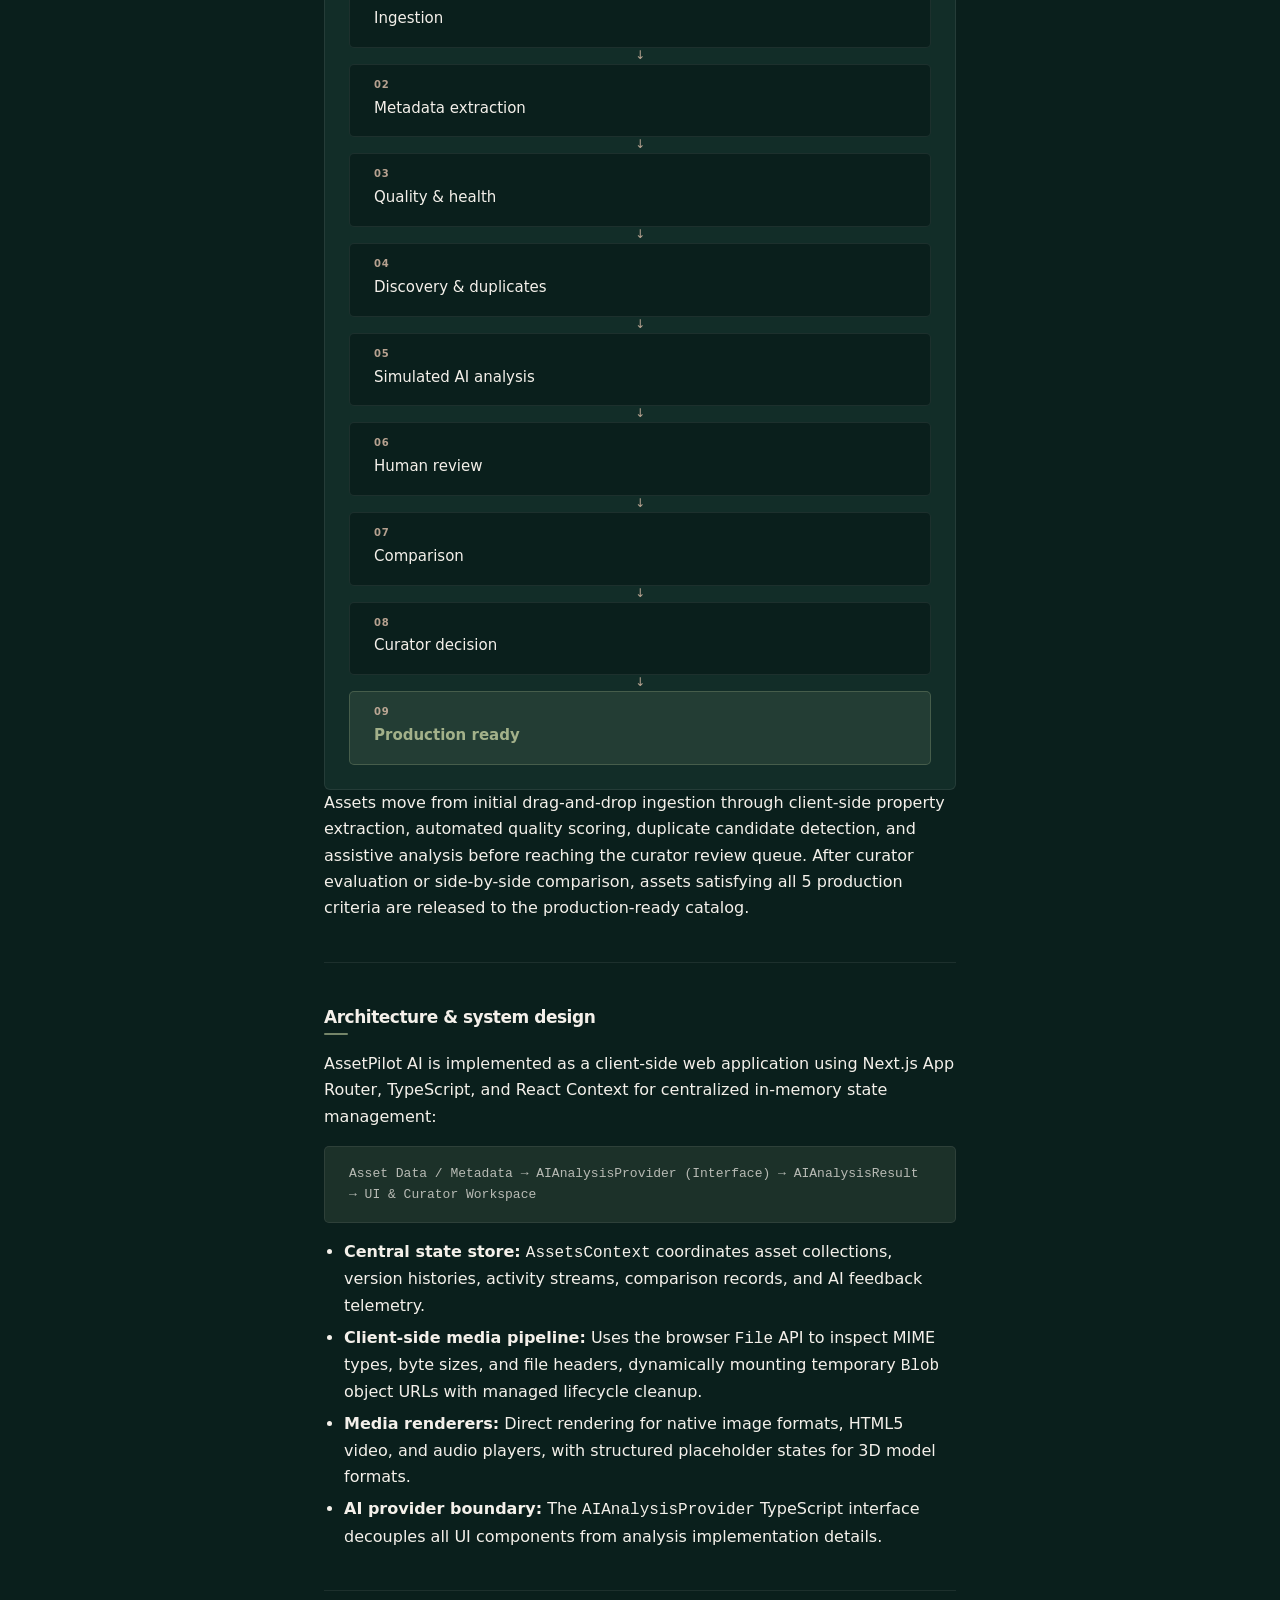
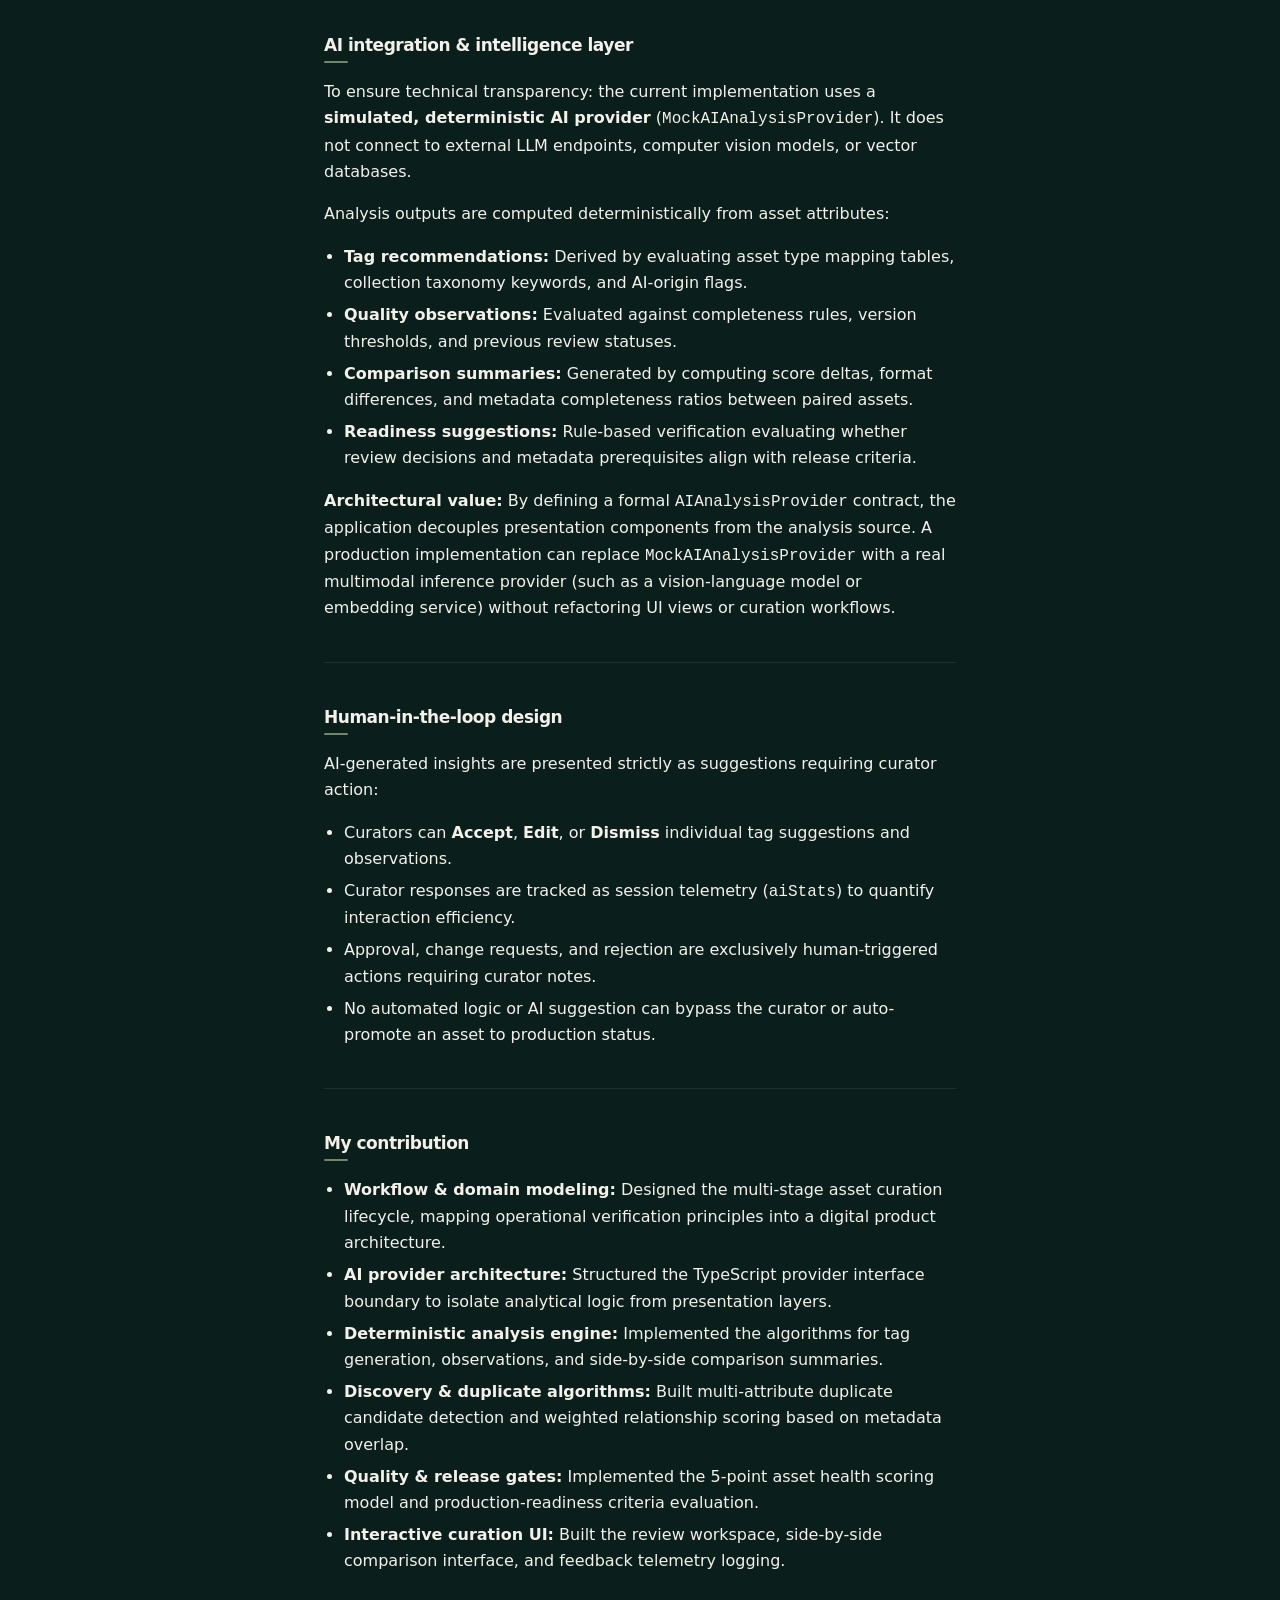
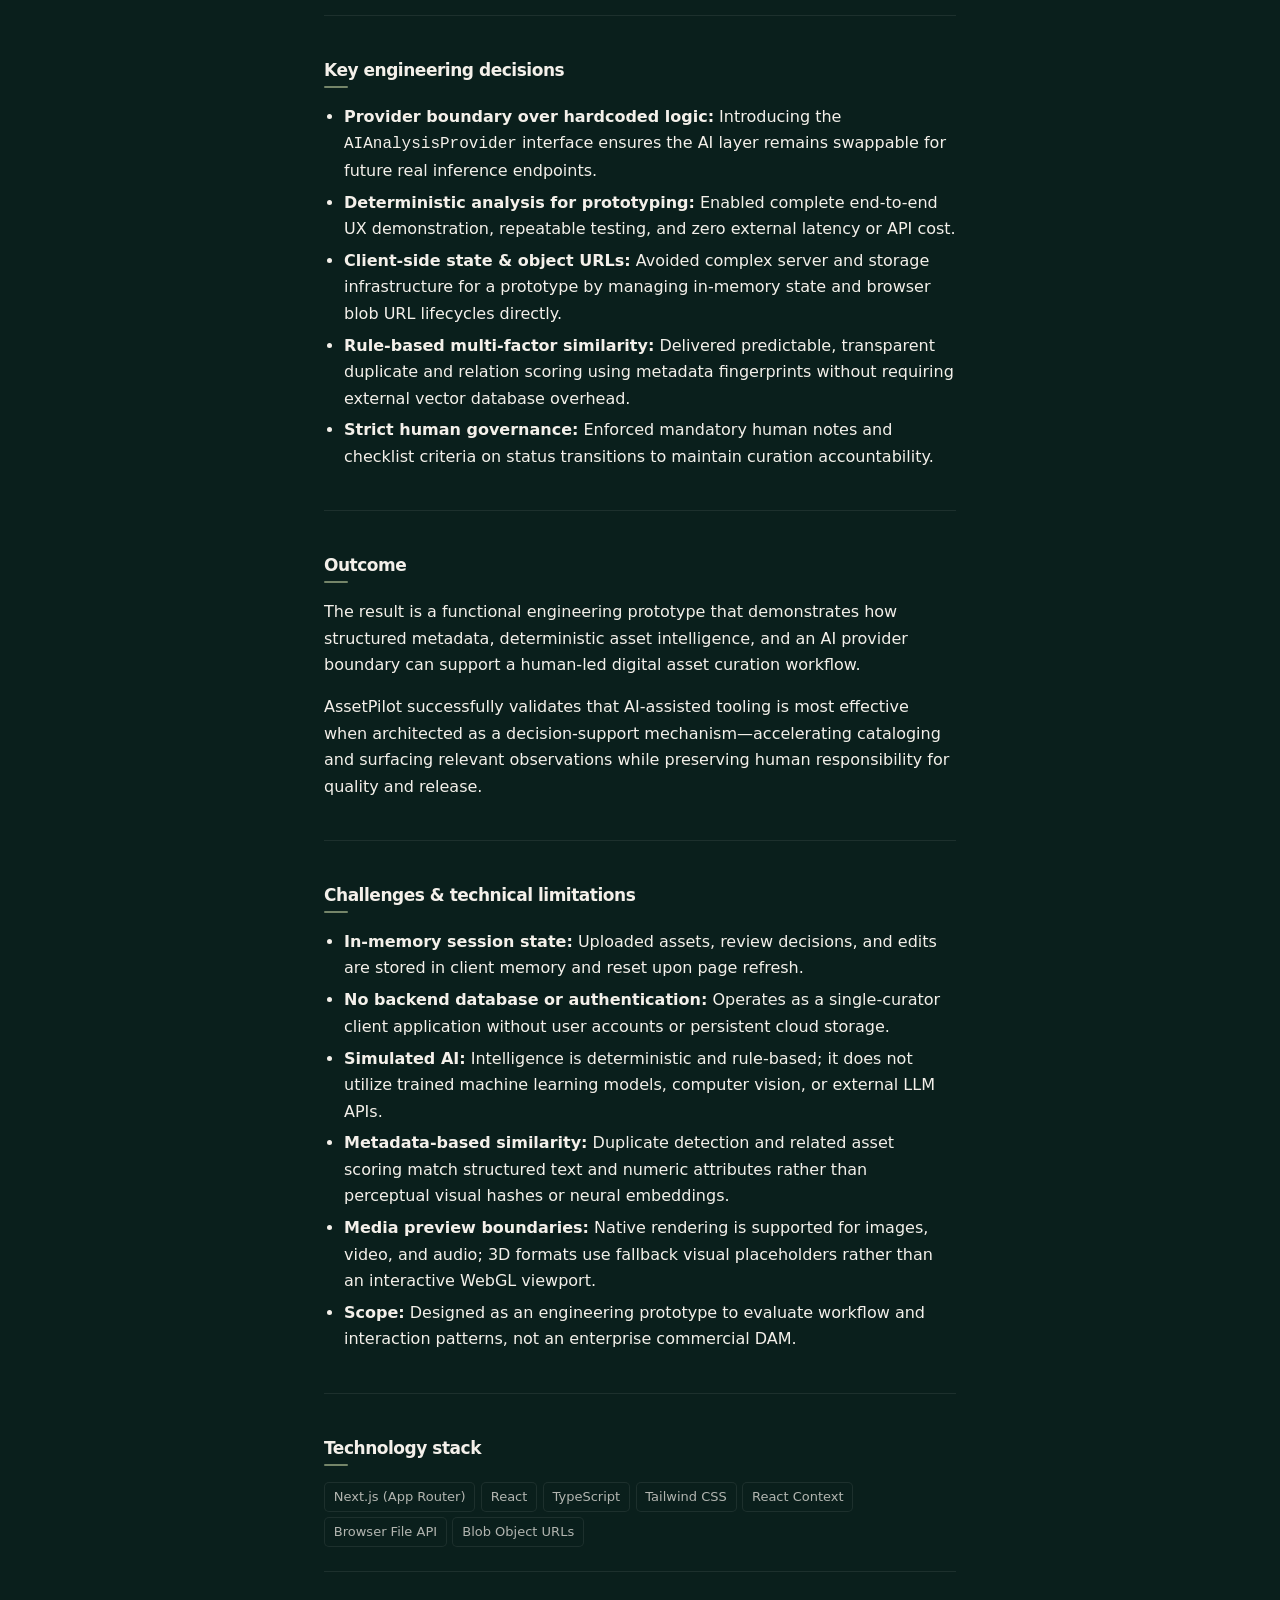
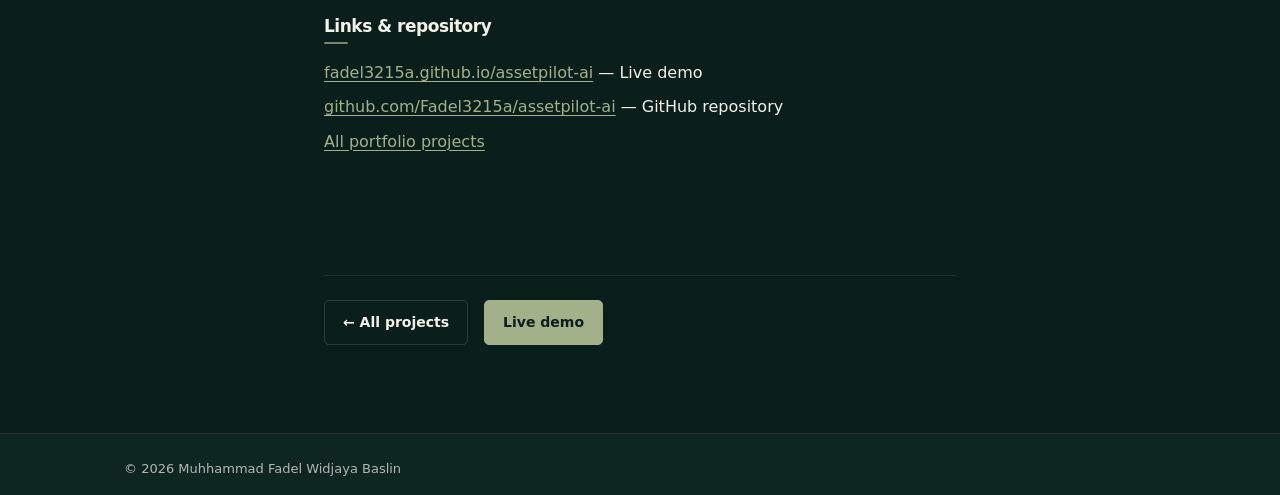
==== commit 3b2e8d76: "Update AssetPilot AI Portfolio case study" ====
--- a/projects/assetpilot-ai/index.html
+++ b/projects/assetpilot-ai/index.html
@@ -3,8 +3,8 @@
 <head>
   <meta charset="UTF-8">
   <meta name="viewport" content="width=device-width, initial-scale=1.0">
-  <meta name="description" content="AssetPilot AI — AI-assisted digital asset curation portfolio prototype with human-in-the-loop decision making and simulated AI analysis.">
-  <title>AssetPilot AI | Fadel Widjaya</title>
+  <meta name="description" content="AssetPilot AI — Engineering prototype for digital asset management and AI-assisted creative curation with human-in-the-loop review.">
+  <title>AssetPilot AI — Digital Asset Management &amp; Curation | Fadel Widjaya</title>
   <link rel="stylesheet" href="../../css/style.css">
 </head>
 <body class="case-study-page">
@@ -22,232 +22,315 @@
   <main id="main" class="case-study">
     <article class="container narrow">
       <header class="case-study-header">
-        <p class="card-label">AI · Digital Asset Management</p>
+        <p class="card-label">Digital Asset Management · AI-Assisted Curation</p>
         <h1>AssetPilot AI</h1>
         <p class="lead">
-          A portfolio prototype exploring how AI-assisted workflows can support digital asset
-          curation — organizing, evaluating, and preparing assets for production while keeping
-          final decisions with a human curator.
+          An engineering prototype for digital asset management and AI-assisted creative curation.
+          The project explores how creative asset libraries can combine structured metadata extraction,
+          deterministic asset intelligence, curation workflows, side-by-side comparison, and
+          human-in-the-loop review.
         </p>
         <p>
           <a class="btn btn-primary" href="https://fadel3215a.github.io/assetpilot-ai/" target="_blank" rel="noopener noreferrer">Live demo</a>
+          <a class="btn btn-secondary" href="https://github.com/Fadel3215a/assetpilot-ai" target="_blank" rel="noopener noreferrer">GitHub repository</a>
         </p>
       </header>
 
+      <!-- Overview -->
       <section aria-labelledby="overview-heading">
         <h2 id="overview-heading">Overview</h2>
         <p>
-          AssetPilot AI is a functional portfolio prototype — not a production AI system or
-          commercial DAM product. It demonstrates how AI-assisted workflows can help organize,
-          evaluate, and prepare digital assets for production while keeping final decisions with
-          human curators.
-        </p>
-        <p>
-          The project applies my operational and coordination thinking to digital asset management:
-          structured information gathering, quality control, decision support, and feedback loops —
-          with AI providing suggestions, not authority.
-        </p>
-      </section>
-
+          AssetPilot AI is a browser-based engineering prototype for organizing, evaluating, and
+          curating digital creative assets. It models a structured operational workflow:
+        </p>
+        <div class="crdl-flow" aria-label="Asset curation lifecycle">
+          <p class="crdl-flow-steps">
+            Asset ingestion → Metadata extraction → Quality &amp; health checks → Discovery &amp; duplicate detection → Simulated AI analysis → Human curator review → Comparison → Decision → Production readiness
+          </p>
+        </div>
+        <p>
+          The project applies operational process discipline to digital asset operations: establishing
+          clear verification gates, structured data capture, quality standards, and feedback loops.
+          Rather than functioning as a commercial enterprise DAM or physical inventory tool, AssetPilot
+          focuses on workflow integrity, human-in-the-loop interaction patterns, and a swappable
+          AI-provider architecture.
+        </p>
+      </section>
+
+      <!-- Problem -->
       <section aria-labelledby="problem-heading">
         <h2 id="problem-heading">Problem</h2>
         <p>
-          AI-generated content and high-volume production pipelines can create large numbers of
-          images, video, audio, 3D assets, and other digital files. These assets need organization,
-          metadata, quality review, version control, comparison, and production-readiness checks
-          before they can be used reliably.
-        </p>
-        <p>
-          AI can help surface patterns and suggestions, but approval, rejection, and production
-          readiness still require accountable human judgment. The operational challenge is designing
-          a workflow that uses AI assistance without treating AI output as a final decision.
-        </p>
-      </section>
-
+          Digital asset libraries and high-volume creative pipelines face distinct operational bottlenecks:
+        </p>
+        <ul>
+          <li><strong>Fragmented metadata:</strong> Assets frequently enter repositories lacking standardized titles, descriptions, technical specifications, and classification tags.</li>
+          <li><strong>Repetitive manual tagging &amp; review:</strong> Categorizing hundreds of media files creates significant administrative overhead for creative teams.</li>
+          <li><strong>Hidden duplicates &amp; version chaos:</strong> Identifying identical or near-duplicate files across collections is difficult without structured comparison signals.</li>
+          <li><strong>Inconsistent quality standards:</strong> Review criteria vary between reviewers without defined checklists and verifiable quality scoring.</li>
+          <li><strong>Disconnected comparison &amp; release gates:</strong> Selecting between competing creative directions often happens ad-hoc, with limited auditability before assets reach production.</li>
+        </ul>
+        <p>
+          While automated intelligence can accelerate tagging and surface observations, final release decisions
+          require accountable human judgment. The core challenge is designing a system that delivers assistive
+          intelligence without treating automated suggestions as final decisions.
+        </p>
+      </section>
+
+      <!-- Approach -->
       <section aria-labelledby="approach-heading">
         <h2 id="approach-heading">Approach</h2>
         <p>
-          I built AssetPilot around a human-in-the-loop model. Simulated AI analysis provides
-          suggestions and observations based on asset metadata. The curator reviews each suggestion
-          and can accept, edit, or dismiss it. The curator remains responsible for every final
-          decision — approve, request changes, reject, or mark production-ready.
-        </p>
-        <p>
-          AI recommendations are labeled throughout the application as simulated analysis, AI
-          suggestions, or demo confidence — never presented as real machine learning inference.
-        </p>
-      </section>
-
+          AssetPilot is built on a single operating principle: <strong>"AI suggests. You decide."</strong>
+        </p>
+        <p>
+          The architecture deliberately separates core application logic from intelligence providers
+          and human oversight:
+        </p>
+        <ol>
+          <li><strong>Asset management logic:</strong> Ingestion, format inspection, version indexing, and state mutations.</li>
+          <li><strong>Quality &amp; health logic:</strong> Multi-factor completeness checklists, dimension checks, and readiness scoring.</li>
+          <li><strong>Discovery &amp; comparison logic:</strong> Multi-attribute duplicate candidate detection and keyword/tag relation scoring.</li>
+          <li><strong>AI provider abstraction:</strong> Clean interface boundary isolating analytical inference from UI presentation.</li>
+          <li><strong>Human review &amp; decision-making:</strong> Mandatory curator approval, quality scoring, and feedback logging.</li>
+        </ol>
+      </section>
+
+      <!-- Product / Solution -->
+      <section aria-labelledby="features-heading">
+        <h2 id="features-heading">Product &amp; capabilities</h2>
+        <div class="feature-groups">
+          <article class="feature-group">
+            <h3>Asset ingestion &amp; metadata</h3>
+            <ul class="tag-list tag-list--wrap">
+              <li>Drag-and-drop &amp; file-picker upload</li>
+              <li>Client-side File API metadata extraction</li>
+              <li>Image dimensions &amp; media duration parsing</li>
+              <li>Multi-version management &amp; version switching</li>
+              <li>Metadata editor with live completeness metrics</li>
+              <li>Multi-type support (images, video, audio, 3D, generic)</li>
+            </ul>
+          </article>
+          <article class="feature-group">
+            <h3>Quality, discovery &amp; health</h3>
+            <ul class="tag-list tag-list--wrap">
+              <li>5-point real-time asset health panel</li>
+              <li>Metadata-based duplicate candidate detection</li>
+              <li>Weighted related asset discovery</li>
+              <li>Curator quality checklist (0–100 score)</li>
+              <li>Mandatory decision notes for rejections/changes</li>
+              <li>Production-readiness criteria verification gate</li>
+            </ul>
+          </article>
+          <article class="feature-group">
+            <h3>Simulated AI assistance</h3>
+            <ul class="tag-list tag-list--wrap">
+              <li>Deterministic tag suggestions</li>
+              <li>Collection alignment suggestions</li>
+              <li>Quality &amp; metadata observations</li>
+              <li>Asset strengths &amp; potential issues summary</li>
+              <li>Side-by-side comparison summary</li>
+              <li>Production readiness recommendation</li>
+            </ul>
+          </article>
+          <article class="feature-group">
+            <h3>Curator control &amp; operations</h3>
+            <ul class="tag-list tag-list--wrap">
+              <li>Human review queue &amp; dedicated workspace</li>
+              <li>Accept / edit / dismiss suggestion actions</li>
+              <li>Side-by-side asset comparison workspace</li>
+              <li>Bulk asset tagging &amp; collection moves</li>
+              <li>Full decision audit history</li>
+              <li>AI feedback telemetry tracking</li>
+            </ul>
+          </article>
+        </div>
+      </section>
+
+      <!-- Workflow -->
       <section aria-labelledby="workflow-heading">
         <h2 id="workflow-heading">Workflow</h2>
         <div class="workflow-viz" aria-label="AssetPilot curation workflow">
           <ol class="workflow-steps">
             <li class="workflow-step">
-              <span class="workflow-step-label">Step</span>
+              <span class="workflow-step-label">01</span>
               <span class="workflow-step-text">Ingestion</span>
             </li>
             <li class="workflow-step">
-              <span class="workflow-step-label">Step</span>
-              <span class="workflow-step-text">Metadata</span>
-            </li>
-            <li class="workflow-step">
-              <span class="workflow-step-label">Step</span>
+              <span class="workflow-step-label">02</span>
+              <span class="workflow-step-text">Metadata extraction</span>
+            </li>
+            <li class="workflow-step">
+              <span class="workflow-step-label">03</span>
+              <span class="workflow-step-text">Quality &amp; health</span>
+            </li>
+            <li class="workflow-step">
+              <span class="workflow-step-label">04</span>
+              <span class="workflow-step-text">Discovery &amp; duplicates</span>
+            </li>
+            <li class="workflow-step">
+              <span class="workflow-step-label">05</span>
               <span class="workflow-step-text">Simulated AI analysis</span>
             </li>
             <li class="workflow-step">
-              <span class="workflow-step-label">Step</span>
+              <span class="workflow-step-label">06</span>
               <span class="workflow-step-text">Human review</span>
             </li>
             <li class="workflow-step">
-              <span class="workflow-step-label">Step</span>
+              <span class="workflow-step-label">07</span>
               <span class="workflow-step-text">Comparison</span>
             </li>
             <li class="workflow-step">
-              <span class="workflow-step-label">Step</span>
-              <span class="workflow-step-text">Decision</span>
+              <span class="workflow-step-label">08</span>
+              <span class="workflow-step-text">Curator decision</span>
             </li>
             <li class="workflow-step workflow-step--final">
-              <span class="workflow-step-label">Step</span>
+              <span class="workflow-step-label">09</span>
               <span class="workflow-step-text">Production ready</span>
             </li>
           </ol>
         </div>
         <p>
-          The broader workflow also includes organization, quality evaluation, version management,
-          and continuous improvement — from asset ingestion through metadata extraction, AI-assisted
-          analysis, human review, and production readiness.
-        </p>
-      </section>
-
-      <section aria-labelledby="features-heading">
-        <h2 id="features-heading">Key features</h2>
-        <div class="feature-groups">
-          <article class="feature-group">
-            <h3>Asset management</h3>
-            <ul class="tag-list tag-list--wrap">
-              <li>Session-based upload</li>
-              <li>Image, video, audio &amp; 3D workflow support</li>
-              <li>Metadata extraction &amp; editing</li>
-              <li>Search &amp; filtering</li>
-              <li>Collections</li>
-              <li>Version management</li>
-              <li>Bulk asset operations</li>
-            </ul>
-          </article>
-          <article class="feature-group">
-            <h3>Discovery &amp; quality</h3>
-            <ul class="tag-list tag-list--wrap">
-              <li>Duplicate detection (metadata-based)</li>
-              <li>Related asset discovery (metadata-based)</li>
-              <li>Quality checklist</li>
-              <li>Curator quality evaluation</li>
-              <li>Asset health checks</li>
-              <li>Production readiness workflow</li>
-            </ul>
-          </article>
-          <article class="feature-group">
-            <h3>AI-assisted (simulated)</h3>
-            <ul class="tag-list tag-list--wrap">
-              <li>AI-assisted tag suggestions</li>
-              <li>AI-assisted collection suggestions</li>
-              <li>AI-assisted quality observations</li>
-              <li>AI comparison summaries</li>
-              <li>AI production-readiness suggestions</li>
-            </ul>
-          </article>
-          <article class="feature-group">
-            <h3>Human-in-the-loop</h3>
-            <ul class="tag-list tag-list--wrap">
-              <li>Human review required</li>
-              <li>Accept / edit / dismiss suggestions</li>
-              <li>Review history</li>
-              <li>Curator decision workflow</li>
-            </ul>
-          </article>
+          Assets move from initial drag-and-drop ingestion through client-side property extraction,
+          automated quality scoring, duplicate candidate detection, and assistive analysis before
+          reaching the curator review queue. After curator evaluation or side-by-side comparison,
+          assets satisfying all 5 production criteria are released to the production-ready catalog.
+        </p>
+      </section>
+
+      <!-- Architecture -->
+      <section aria-labelledby="architecture-heading">
+        <h2 id="architecture-heading">Architecture &amp; system design</h2>
+        <p>
+          AssetPilot AI is implemented as a client-side web application using Next.js App Router,
+          TypeScript, and React Context for centralized in-memory state management:
+        </p>
+        <div class="crdl-flow" aria-label="AI provider architecture boundary">
+          <p class="crdl-flow-steps">
+            Asset Data / Metadata → AIAnalysisProvider (Interface) → AIAnalysisResult → UI &amp; Curator Workspace
+          </p>
         </div>
-      </section>
-
-      <section aria-labelledby="architecture-heading">
-        <h2 id="architecture-heading">AI architecture</h2>
-        <p>
-          The current implementation uses an AI provider boundary — not direct coupling between
-          UI components and analysis logic:
-        </p>
-        <div class="crdl-flow" aria-label="AI provider architecture">
-          <p class="crdl-flow-steps">Asset data → AIAnalysisProvider → AIAnalysisResult → UI</p>
-        </div>
-        <p>
-          The <strong>AIAnalysisProvider</strong> interface defines the boundary. The current
-          <strong>MockAIAnalysisProvider</strong> is a deterministic implementation that generates
-          simulated AI analysis from asset metadata and mock data — not trained models, computer
-          vision, or real inference.
-        </p>
-        <p>
-          UI components consume structured analysis results, not the mock generator directly. The
-          architecture is designed so a real AI provider could replace the simulated provider later
-          without rewriting the interface layer.
-        </p>
-      </section>
-
+        <ul>
+          <li><strong>Central state store:</strong> <code>AssetsContext</code> coordinates asset collections, version histories, activity streams, comparison records, and AI feedback telemetry.</li>
+          <li><strong>Client-side media pipeline:</strong> Uses the browser <code>File</code> API to inspect MIME types, byte sizes, and file headers, dynamically mounting temporary <code>Blob</code> object URLs with managed lifecycle cleanup.</li>
+          <li><strong>Media renderers:</strong> Direct rendering for native image formats, HTML5 video, and audio players, with structured placeholder states for 3D model formats.</li>
+          <li><strong>AI provider boundary:</strong> The <code>AIAnalysisProvider</code> TypeScript interface decouples all UI components from analysis implementation details.</li>
+        </ul>
+      </section>
+
+      <!-- AI Integration -->
+      <section aria-labelledby="ai-heading">
+        <h2 id="ai-heading">AI integration &amp; intelligence layer</h2>
+        <p>
+          To ensure technical transparency: the current implementation uses a <strong>simulated,
+          deterministic AI provider</strong> (<code>MockAIAnalysisProvider</code>). It does not connect
+          to external LLM endpoints, computer vision models, or vector databases.
+        </p>
+        <p>
+          Analysis outputs are computed deterministically from asset attributes:
+        </p>
+        <ul>
+          <li><strong>Tag recommendations:</strong> Derived by evaluating asset type mapping tables, collection taxonomy keywords, and AI-origin flags.</li>
+          <li><strong>Quality observations:</strong> Evaluated against completeness rules, version thresholds, and previous review statuses.</li>
+          <li><strong>Comparison summaries:</strong> Generated by computing score deltas, format differences, and metadata completeness ratios between paired assets.</li>
+          <li><strong>Readiness suggestions:</strong> Rule-based verification evaluating whether review decisions and metadata prerequisites align with release criteria.</li>
+        </ul>
+        <p>
+          <strong>Architectural value:</strong> By defining a formal <code>AIAnalysisProvider</code> contract,
+          the application decouples presentation components from the analysis source. A production implementation
+          can replace <code>MockAIAnalysisProvider</code> with a real multimodal inference provider (such as a
+          vision-language model or embedding service) without refactoring UI views or curation workflows.
+        </p>
+      </section>
+
+      <!-- Human-in-the-Loop -->
       <section aria-labelledby="hitl-heading">
         <h2 id="hitl-heading">Human-in-the-loop design</h2>
         <p>
-          AI recommendations are separated from curator decisions by design. Suggestions require
-          explicit accept, edit, or dismiss actions. Approve, request changes, and reject are
-          curator-only actions. Nothing is auto-approved or auto-rejected by AI.
-        </p>
-        <p>
-          The guiding principle is straightforward: <strong>AI suggests. You decide.</strong>
-          Review history records curator responses — it is not model training or automated
-          retraining.
-        </p>
-      </section>
-
+          AI-generated insights are presented strictly as suggestions requiring curator action:
+        </p>
+        <ul>
+          <li>Curators can <strong>Accept</strong>, <strong>Edit</strong>, or <strong>Dismiss</strong> individual tag suggestions and observations.</li>
+          <li>Curator responses are tracked as session telemetry (<code>aiStats</code>) to quantify interaction efficiency.</li>
+          <li>Approval, change requests, and rejection are exclusively human-triggered actions requiring curator notes.</li>
+          <li>No automated logic or AI suggestion can bypass the curator or auto-promote an asset to production status.</li>
+        </ul>
+      </section>
+
+      <!-- Contribution -->
+      <section aria-labelledby="contribution-heading">
+        <h2 id="contribution-heading">My contribution</h2>
+        <ul>
+          <li><strong>Workflow &amp; domain modeling:</strong> Designed the multi-stage asset curation lifecycle, mapping operational verification principles into a digital product architecture.</li>
+          <li><strong>AI provider architecture:</strong> Structured the TypeScript provider interface boundary to isolate analytical logic from presentation layers.</li>
+          <li><strong>Deterministic analysis engine:</strong> Implemented the algorithms for tag generation, observations, and side-by-side comparison summaries.</li>
+          <li><strong>Discovery &amp; duplicate algorithms:</strong> Built multi-attribute duplicate candidate detection and weighted relationship scoring based on metadata overlap.</li>
+          <li><strong>Quality &amp; release gates:</strong> Implemented the 5-point asset health scoring model and production-readiness criteria evaluation.</li>
+          <li><strong>Interactive curation UI:</strong> Built the review workspace, side-by-side comparison interface, and feedback telemetry logging.</li>
+        </ul>
+      </section>
+
+      <!-- Engineering Decisions -->
+      <section aria-labelledby="decisions-heading">
+        <h2 id="decisions-heading">Key engineering decisions</h2>
+        <ul>
+          <li><strong>Provider boundary over hardcoded logic:</strong> Introducing the <code>AIAnalysisProvider</code> interface ensures the AI layer remains swappable for future real inference endpoints.</li>
+          <li><strong>Deterministic analysis for prototyping:</strong> Enabled complete end-to-end UX demonstration, repeatable testing, and zero external latency or API cost.</li>
+          <li><strong>Client-side state &amp; object URLs:</strong> Avoided complex server and storage infrastructure for a prototype by managing in-memory state and browser blob URL lifecycles directly.</li>
+          <li><strong>Rule-based multi-factor similarity:</strong> Delivered predictable, transparent duplicate and relation scoring using metadata fingerprints without requiring external vector database overhead.</li>
+          <li><strong>Strict human governance:</strong> Enforced mandatory human notes and checklist criteria on status transitions to maintain curation accountability.</li>
+        </ul>
+      </section>
+
+      <!-- Outcome -->
+      <section aria-labelledby="outcome-heading">
+        <h2 id="outcome-heading">Outcome</h2>
+        <p>
+          The result is a functional engineering prototype that demonstrates how structured metadata,
+          deterministic asset intelligence, and an AI provider boundary can support a human-led digital
+          asset curation workflow.
+        </p>
+        <p>
+          AssetPilot successfully validates that AI-assisted tooling is most effective when architected as
+          a decision-support mechanism—accelerating cataloging and surfacing relevant observations while
+          preserving human responsibility for quality and release.
+        </p>
+      </section>
+
+      <!-- Limitations -->
       <section aria-labelledby="limitations-heading">
-        <h2 id="limitations-heading">Limitations</h2>
-        <ul>
-          <li>Session-only data — uploads and edits are lost on refresh</li>
-          <li>No database, authentication, or cloud asset storage</li>
-          <li>No real AI inference — simulated/deterministic analysis only</li>
-          <li>Seeded demo assets for portfolio demonstration</li>
-          <li>Duplicate detection is metadata-based, not visual similarity</li>
-          <li>Related asset discovery is metadata-based, not AI-powered visual search</li>
-          <li>Not a production enterprise DAM system or commercial product</li>
-        </ul>
-      </section>
-
-      <section aria-labelledby="learned-heading">
-        <h2 id="learned-heading">What I learned</h2>
-        <ul>
-          <li><strong>Structured information gathering.</strong> Asset curation starts with organized metadata and clear workflow stages — similar to how I approach document control and operational reporting.</li>
-          <li><strong>Quality control as a process.</strong> Checklists, review history, and production-readiness gates mirror the dependency-tracking I applied in infrastructure coordination work.</li>
-          <li><strong>Decision support vs. decision authority.</strong> Separating AI suggestions from curator decisions required explicit UI labeling and workflow design — not just a disclaimer.</li>
-          <li><strong>Feedback loops.</strong> Review history and continuous improvement stages reflect the same pattern I use in operational work: implement, observe, adjust.</li>
-          <li><strong>Product thinking within constraints.</strong> Building a functional prototype with session-only state and simulated AI forced clear scope decisions about what the demo could honestly demonstrate.</li>
-          <li><strong>Technical implementation.</strong> Provider abstraction, session state management, and metadata-driven discovery taught me how to structure an application around workflow integrity rather than feature accumulation.</li>
-        </ul>
-      </section>
-
-      <section aria-labelledby="demo-heading">
-        <h2 id="demo-heading">Live demo</h2>
-        <p>
-          AssetPilot AI is deployed as a functional portfolio prototype:
-        </p>
-        <p>
-          <a class="btn btn-primary" href="https://fadel3215a.github.io/assetpilot-ai/" target="_blank" rel="noopener noreferrer">Open live demo</a>
-        </p>
-        <p>
-          Recommended path: Dashboard → Curation Queue → Review Workspace → Compare Assets →
-          Production Readiness.
-        </p>
-      </section>
-
+        <h2 id="limitations-heading">Challenges &amp; technical limitations</h2>
+        <ul>
+          <li><strong>In-memory session state:</strong> Uploaded assets, review decisions, and edits are stored in client memory and reset upon page refresh.</li>
+          <li><strong>No backend database or authentication:</strong> Operates as a single-curator client application without user accounts or persistent cloud storage.</li>
+          <li><strong>Simulated AI:</strong> Intelligence is deterministic and rule-based; it does not utilize trained machine learning models, computer vision, or external LLM APIs.</li>
+          <li><strong>Metadata-based similarity:</strong> Duplicate detection and related asset scoring match structured text and numeric attributes rather than perceptual visual hashes or neural embeddings.</li>
+          <li><strong>Media preview boundaries:</strong> Native rendering is supported for images, video, and audio; 3D formats use fallback visual placeholders rather than an interactive WebGL viewport.</li>
+          <li><strong>Scope:</strong> Designed as an engineering prototype to evaluate workflow and interaction patterns, not an enterprise commercial DAM.</li>
+        </ul>
+      </section>
+
+      <!-- Technology Stack -->
+      <section aria-labelledby="tech-heading">
+        <h2 id="tech-heading">Technology stack</h2>
+        <ul class="tag-list">
+          <li>Next.js (App Router)</li>
+          <li>React</li>
+          <li>TypeScript</li>
+          <li>Tailwind CSS</li>
+          <li>React Context</li>
+          <li>Browser File API</li>
+          <li>Blob Object URLs</li>
+        </ul>
+      </section>
+
+      <!-- Links & Navigation -->
       <section aria-labelledby="links-heading">
-        <h2 id="links-heading">Links</h2>
+        <h2 id="links-heading">Links &amp; repository</h2>
         <ul class="case-study-links">
-          <li><a href="https://fadel3215a.github.io/assetpilot-ai/" target="_blank" rel="noopener noreferrer">fadel3215a.github.io/assetpilot-ai</a> — live demo</li>
-          <li><a href="https://github.com/Fadel3215a" target="_blank" rel="noopener noreferrer">github.com/Fadel3215a</a> — GitHub profile</li>
-          <li><a href="../../index.html#projects">All projects</a></li>
+          <li><a href="https://fadel3215a.github.io/assetpilot-ai/" target="_blank" rel="noopener noreferrer">fadel3215a.github.io/assetpilot-ai</a> — Live demo</li>
+          <li><a href="https://github.com/Fadel3215a/assetpilot-ai" target="_blank" rel="noopener noreferrer">github.com/Fadel3215a/assetpilot-ai</a> — GitHub repository</li>
+          <li><a href="../../index.html#projects">All portfolio projects</a></li>
         </ul>
       </section>
 
--- a/css/style.css
+++ b/css/style.css
@@ -1,18 +1,45 @@
 /* ==========================================================================
-   Base & Variables
+   Design tokens — Deep Forest & Cream editorial aesthetic
    ========================================================================== */
 
 :root {
-  --color-bg: #fafafa;
-  --color-bg-alt: #f0f2f5;
-  --color-surface: #ffffff;
-  --color-text: #1a2332;
-  --color-text-muted: #4a5568;
-  --color-text-light: #718096;
-  --color-accent: #2c5282;
-  --color-accent-hover: #1a365d;
-  --color-border: #e2e8f0;
-  --color-placeholder: #a0aec0;
+  /* Core palette */
+  --bg: #0a1f1c;
+  --surface: #122d28;
+  --text: #f4f0ea;
+  --accent: #a3b18a;
+  --accent-secondary: #ddbea9;
+
+  /* Surfaces (60/30/10) */
+  --color-bg: var(--bg);
+  --color-bg-alt: #0e2622;
+  --color-surface: var(--surface);
+  --color-surface-hover: #163530;
+  --color-surface-translucent: rgba(18, 45, 40, 0.92);
+
+  /* Text */
+  --color-text: var(--text);
+  --color-text-muted: rgba(244, 240, 234, 0.72);
+  --color-text-light: rgba(221, 190, 169, 0.82);
+  --color-placeholder: rgba(244, 240, 234, 0.45);
+
+  /* Accent — used sparingly */
+  --color-accent: var(--accent);
+  --color-accent-hover: #b5c49e;
+  --color-accent-strong: #b5c49e;
+  --color-accent-soft: rgba(163, 177, 138, 0.12);
+  --color-accent-border: rgba(163, 177, 138, 0.28);
+
+  /* Secondary accent — metadata & subtle details */
+  --color-accent-secondary: var(--accent-secondary);
+  --color-accent-secondary-soft: rgba(221, 190, 169, 0.1);
+
+  /* Borders */
+  --color-border: rgba(244, 240, 234, 0.08);
+  --color-border-strong: rgba(244, 240, 234, 0.14);
+
+  /* Buttons */
+  --color-btn-primary-text: #0a1f1c;
 
   --font-sans: "Segoe UI", system-ui, -apple-system, BlinkMacSystemFont, sans-serif;
   --font-mono: "Cascadia Code", "Consolas", monospace;
@@ -20,15 +47,18 @@
   --space-xs: 0.5rem;
   --space-sm: 1rem;
   --space-md: 1.5rem;
-  --space-lg: 2.5rem;
-  --space-xl: 4rem;
+  --space-lg: 2.75rem;
+  --space-xl: 5.5rem;
 
   --radius: 6px;
-  --shadow: 0 1px 3px rgba(26, 35, 50, 0.08);
-  --shadow-md: 0 4px 12px rgba(26, 35, 50, 0.08);
+  --radius-sm: 5px;
+  --shadow: 0 1px 2px rgba(0, 0, 0, 0.18);
+  --shadow-md: 0 2px 10px rgba(0, 0, 0, 0.22);
+  --shadow-lg: 0 4px 16px rgba(0, 0, 0, 0.28);
 
   --max-width: 1080px;
-  --header-height: 4rem;
+  --header-height: 3.75rem;
+  --transition: 0.2s ease;
 }
 
 *,
@@ -49,6 +79,13 @@
   line-height: 1.65;
   color: var(--color-text);
   background-color: var(--color-bg);
+  background-image:
+    radial-gradient(ellipse 80% 50% at 50% -10%, rgba(163, 177, 138, 0.06), transparent 55%),
+    radial-gradient(ellipse 60% 40% at 100% 100%, rgba(221, 190, 169, 0.03), transparent 50%),
+    linear-gradient(to right, rgba(244, 240, 234, 0.025) 1px, transparent 1px),
+    linear-gradient(to bottom, rgba(244, 240, 234, 0.025) 1px, transparent 1px);
+  background-size: 100% 100%, 48px 48px, 48px 48px;
+  background-attachment: fixed;
 }
 
 img {
@@ -70,6 +107,7 @@
   color: var(--color-accent);
   text-decoration-thickness: 1px;
   text-underline-offset: 3px;
+  transition: color var(--transition);
 }
 
 a:hover,
@@ -81,32 +119,47 @@
 h2,
 h3,
 h4 {
-  line-height: 1.25;
+  line-height: 1.2;
   font-weight: 600;
   color: var(--color-text);
 }
 
 h1 {
-  font-size: clamp(2rem, 5vw, 2.75rem);
-  letter-spacing: -0.02em;
+  font-size: clamp(2.25rem, 5.5vw, 3rem);
+  letter-spacing: -0.04em;
+  line-height: 1.06;
 }
 
 h2 {
-  font-size: clamp(1.5rem, 3vw, 2rem);
+  font-size: clamp(1.375rem, 2.8vw, 1.875rem);
+  letter-spacing: -0.028em;
   margin-bottom: var(--space-sm);
 }
 
+h2::after {
+  content: "";
+  display: block;
+  width: 2rem;
+  height: 1px;
+  margin-top: 0.6rem;
+  background: var(--color-accent);
+  border-radius: 1px;
+  opacity: 0.7;
+}
+
 h3 {
-  font-size: 1.15rem;
+  font-size: 1.0625rem;
   margin-top: 0;
+  letter-spacing: -0.015em;
 }
 
 h4 {
-  font-size: 0.95rem;
+  font-size: 0.75rem;
   text-transform: uppercase;
-  letter-spacing: 0.04em;
-  color: var(--color-text-muted);
+  letter-spacing: 0.08em;
+  color: var(--color-accent-secondary);
   margin-bottom: var(--space-xs);
+  opacity: 0.9;
 }
 
 p {
@@ -115,7 +168,7 @@
 }
 
 /* ==========================================================================
-   Utilities
+   Layout
    ========================================================================== */
 
 .container {
@@ -126,53 +179,82 @@
 }
 
 .container.narrow {
-  max-width: 720px;
+  max-width: 680px;
 }
 
 .section {
   padding-block: var(--space-xl);
+  position: relative;
 }
 
 .section--alt {
   background-color: var(--color-bg-alt);
+  border-block: 1px solid var(--color-border);
+}
+
+.section--contact {
+  background: var(--color-bg);
+  padding-bottom: calc(var(--space-xl) + var(--space-sm));
 }
 
 .section-intro {
   color: var(--color-text-muted);
-  max-width: 60ch;
+  max-width: 56ch;
   margin-bottom: var(--space-lg);
+  font-size: 1.025rem;
+  line-height: 1.65;
 }
 
 .section-subheading {
-  font-size: 1.1rem;
+  font-size: 0.75rem;
+  font-weight: 600;
+  letter-spacing: 0.09em;
+  text-transform: uppercase;
+  color: var(--color-accent-secondary);
+  opacity: 0.85;
   margin-top: var(--space-lg);
+  margin-bottom: var(--space-md);
+}
+
+.section-subheading::after {
+  display: none;
+}
+
+.content-panel {
+  background: var(--color-surface);
+  border: 1px solid var(--color-border);
+  border-radius: var(--radius);
+  padding: var(--space-lg);
+}
+
+.eyebrow {
+  font-size: 0.6875rem;
+  font-weight: 600;
+  letter-spacing: 0.1em;
+  text-transform: uppercase;
+  color: var(--color-accent);
   margin-bottom: var(--space-sm);
 }
 
-.eyebrow {
-  font-size: 0.875rem;
+.hero-location {
+  font-size: 0.9375rem;
+  color: var(--color-text-light);
+  margin-bottom: var(--space-md);
   font-weight: 500;
-  letter-spacing: 0.06em;
-  text-transform: uppercase;
-  color: var(--color-text-light);
-  margin-bottom: var(--space-xs);
-}
-
-.hero-location {
-  font-size: 1rem;
-  color: var(--color-text-light);
-  margin-bottom: var(--space-sm);
 }
 
 .lead {
-  font-size: clamp(1.1rem, 2.5vw, 1.25rem);
-  color: var(--color-text-muted);
-  max-width: 62ch;
+  font-size: clamp(1.0625rem, 2vw, 1.1875rem);
+  color: var(--color-text-muted);
+  max-width: 56ch;
+  line-height: 1.65;
 }
 
 .intro {
-  max-width: 62ch;
-  color: var(--color-text-muted);
+  max-width: 56ch;
+  color: var(--color-text-muted);
+  font-size: 0.9875rem;
+  line-height: 1.65;
 }
 
 .placeholder,
@@ -185,13 +267,6 @@
   font-size: 0.9rem;
   margin-top: var(--space-sm);
   margin-bottom: 0;
-}
-
-.date-placeholder {
-  font-size: 0.875rem;
-  color: var(--color-placeholder);
-  font-style: italic;
-  margin: 0;
 }
 
 .skip-link {
@@ -201,9 +276,9 @@
   z-index: 200;
   padding: var(--space-xs) var(--space-sm);
   background: var(--color-accent);
-  color: #fff;
+  color: var(--color-btn-primary-text);
   text-decoration: none;
-  border-radius: var(--radius);
+  border-radius: var(--radius-sm);
 }
 
 .skip-link:focus {
@@ -211,16 +286,33 @@
 }
 
 /* ==========================================================================
-   Header & Navigation
+   Scroll reveal
+   ========================================================================== */
+
+.reveal {
+  opacity: 0;
+  transform: translateY(10px);
+  transition: opacity 0.35s ease, transform 0.35s ease;
+}
+
+.reveal.is-visible {
+  opacity: 1;
+  transform: translateY(0);
+}
+
+/* ==========================================================================
+   Header
    ========================================================================== */
 
 .site-header {
   position: sticky;
   top: 0;
   z-index: 100;
-  background: rgba(255, 255, 255, 0.95);
-  backdrop-filter: blur(8px);
+  background: rgba(10, 31, 28, 0.86);
+  backdrop-filter: blur(12px);
+  -webkit-backdrop-filter: blur(12px);
   border-bottom: 1px solid var(--color-border);
+  transition: background var(--transition), border-color var(--transition);
 }
 
 .header-inner {
@@ -233,7 +325,8 @@
 
 .logo {
   font-weight: 600;
-  font-size: 1rem;
+  font-size: 0.9375rem;
+  letter-spacing: -0.02em;
   color: var(--color-text);
   text-decoration: none;
   white-space: nowrap;
@@ -249,26 +342,32 @@
   flex-direction: column;
   justify-content: center;
   gap: 5px;
-  width: 2.5rem;
-  height: 2.5rem;
+  width: 2.25rem;
+  height: 2.25rem;
   padding: 0;
   border: 1px solid var(--color-border);
-  border-radius: var(--radius);
+  border-radius: var(--radius-sm);
   background: var(--color-surface);
   cursor: pointer;
+  transition: border-color var(--transition), background var(--transition);
+}
+
+.nav-toggle:hover {
+  border-color: var(--color-border-strong);
+  background: var(--color-surface-hover);
 }
 
 .nav-toggle-bar {
   display: block;
-  width: 18px;
-  height: 2px;
+  width: 16px;
+  height: 1.5px;
   margin-inline: auto;
   background: var(--color-text);
-  transition: transform 0.2s ease, opacity 0.2s ease;
+  transition: transform 0.18s ease, opacity 0.18s ease;
 }
 
 .nav-toggle[aria-expanded="true"] .nav-toggle-bar:nth-child(1) {
-  transform: translateY(7px) rotate(45deg);
+  transform: translateY(6.5px) rotate(45deg);
 }
 
 .nav-toggle[aria-expanded="true"] .nav-toggle-bar:nth-child(2) {
@@ -276,7 +375,7 @@
 }
 
 .nav-toggle[aria-expanded="true"] .nav-toggle-bar:nth-child(3) {
-  transform: translateY(-7px) rotate(-45deg);
+  transform: translateY(-6.5px) rotate(-45deg);
 }
 
 .site-nav {
@@ -285,7 +384,8 @@
   top: 100%;
   left: 0;
   right: 0;
-  background: var(--color-surface);
+  background: rgba(10, 31, 28, 0.97);
+  backdrop-filter: blur(12px);
   border-bottom: 1px solid var(--color-border);
   box-shadow: var(--shadow-md);
 }
@@ -306,20 +406,22 @@
 
 .nav-list a {
   display: block;
-  padding: var(--space-xs) 0;
-  color: var(--color-text);
+  padding: 0.5rem 0;
+  color: var(--color-text-muted);
   text-decoration: none;
-  font-size: 0.95rem;
+  font-size: 0.875rem;
+  font-weight: 500;
+  transition: color var(--transition), background var(--transition);
 }
 
 .nav-list a:hover,
 .nav-list a:focus-visible {
-  color: var(--color-accent);
+  color: var(--color-text);
 }
 
 .nav-list a.is-active {
   color: var(--color-accent);
-  font-weight: 500;
+  font-weight: 600;
 }
 
 @media (min-width: 768px) {
@@ -333,16 +435,23 @@
     background: none;
     border: none;
     box-shadow: none;
+    backdrop-filter: none;
   }
 
   .nav-list {
     display: flex;
-    gap: var(--space-md);
+    gap: 0.125rem;
     padding: 0;
   }
 
   .nav-list a {
-    padding: var(--space-xs) 0;
+    padding: 0.35rem 0.6rem;
+    border-radius: 999px;
+  }
+
+  .nav-list a.is-active {
+    background: var(--color-accent-soft);
+    color: var(--color-accent);
   }
 }
 
@@ -352,6 +461,21 @@
 
 .hero {
   padding-top: var(--space-lg);
+  padding-bottom: var(--space-xl);
+}
+
+.hero-grid {
+  display: grid;
+  gap: var(--space-lg);
+  align-items: center;
+  margin-bottom: var(--space-lg);
+}
+
+@media (min-width: 900px) {
+  .hero-grid {
+    grid-template-columns: 1.2fr 0.8fr;
+    gap: var(--space-xl);
+  }
 }
 
 .hero-actions {
@@ -359,24 +483,30 @@
   flex-wrap: wrap;
   gap: var(--space-sm);
   margin-top: var(--space-md);
-  margin-bottom: var(--space-md);
 }
 
 .btn {
-  display: inline-block;
-  padding: 0.65rem 1.25rem;
-  font-size: 0.95rem;
-  font-weight: 500;
+  display: inline-flex;
+  align-items: center;
+  justify-content: center;
+  padding: 0.625rem 1.125rem;
+  font-size: 0.875rem;
+  font-weight: 550;
   text-decoration: none;
-  border-radius: var(--radius);
+  border-radius: var(--radius-sm);
   border: 1px solid transparent;
   cursor: pointer;
-  transition: background-color 0.15s ease, border-color 0.15s ease;
+  transition: background-color var(--transition), border-color var(--transition),
+    box-shadow var(--transition), transform var(--transition), color var(--transition);
+}
+
+.btn:hover {
+  transform: translateY(-1px);
 }
 
 .btn-primary {
   background: var(--color-accent);
-  color: #fff;
+  color: var(--color-btn-primary-text);
   border-color: var(--color-accent);
 }
 
@@ -384,28 +514,113 @@
 .btn-primary:focus-visible {
   background: var(--color-accent-hover);
   border-color: var(--color-accent-hover);
-  color: #fff;
+  color: var(--color-btn-primary-text);
 }
 
 .btn-secondary {
-  background: var(--color-surface);
-  color: var(--color-accent);
-  border-color: var(--color-border);
+  background: transparent;
+  color: var(--color-text);
+  border-color: var(--color-border-strong);
 }
 
 .btn-secondary:hover,
 .btn-secondary:focus-visible {
-  border-color: var(--color-accent);
+  border-color: var(--color-accent-border);
+  background: var(--color-accent-soft);
+  color: var(--color-text);
+}
+
+.text-link {
+  font-size: 0.875rem;
+  font-weight: 550;
+  text-decoration: none;
+  color: var(--color-accent);
+}
+
+.text-link:hover,
+.text-link:focus-visible {
   color: var(--color-accent-hover);
-}
-
-.text-link {
-  font-size: 0.95rem;
+  text-decoration: underline;
+}
+
+.text-link--external::after {
+  content: " ↗";
+  font-size: 0.78em;
+  opacity: 0.55;
+}
+
+/* System map */
+
+.system-map {
+  background: var(--color-surface);
+  border: 1px solid var(--color-border);
+  border-radius: var(--radius);
+  padding: var(--space-md);
+}
+
+.system-map__title {
+  font-size: 0.625rem;
+  font-weight: 600;
+  letter-spacing: 0.1em;
+  text-transform: uppercase;
+  color: var(--color-text-light);
+  margin: 0 0 var(--space-sm);
+}
+
+.system-map__steps {
+  list-style: none;
+  padding: 0;
+  margin: 0;
+}
+
+.system-map__step {
+  position: relative;
+  margin: 0;
+}
+
+.system-map__step + .system-map__step {
+  margin-top: 0.3rem;
+  padding-top: 0.75rem;
+}
+
+.system-map__step + .system-map__step::before {
+  content: "";
+  position: absolute;
+  top: 0;
+  left: 50%;
+  transform: translateX(-50%);
+  width: 1px;
+  height: 0.45rem;
+  background: var(--color-border);
+}
+
+.system-map__step span {
+  display: block;
+  text-align: center;
+  padding: 0.5rem 0.7rem;
+  font-size: 0.8125rem;
   font-weight: 500;
-}
-
-/* ==========================================================================
-   Capability List
+  color: var(--color-text-muted);
+  background: var(--color-bg);
+  border: 1px solid var(--color-border);
+  border-radius: var(--radius-sm);
+  transition: border-color var(--transition), background var(--transition), color var(--transition);
+}
+
+.system-map__step--final span {
+  background: var(--color-accent-soft);
+  border-color: var(--color-accent-border);
+  color: var(--color-accent);
+  font-weight: 600;
+}
+
+.system-map__step:hover span {
+  border-color: var(--color-accent-border);
+  color: var(--color-text);
+}
+
+/* ==========================================================================
+   Capabilities
    ========================================================================== */
 
 .capability-list {
@@ -418,12 +633,21 @@
 }
 
 .capability-list li {
-  padding: var(--space-xs) var(--space-sm);
+  padding: 0.5rem 0.8rem;
   background: var(--color-surface);
   border: 1px solid var(--color-border);
-  border-radius: var(--radius);
-  font-size: 0.95rem;
-  margin: 0;
+  border-radius: var(--radius-sm);
+  font-size: 0.875rem;
+  margin: 0;
+  color: var(--color-text-muted);
+  transition: border-color var(--transition), transform var(--transition), background var(--transition), color var(--transition);
+}
+
+.capability-list li:hover {
+  border-color: var(--color-border-strong);
+  transform: translateY(-1px);
+  color: var(--color-text);
+  background: var(--color-surface-hover);
 }
 
 @media (min-width: 600px) {
@@ -455,6 +679,10 @@
   .card-grid {
     grid-template-columns: repeat(2, 1fr);
   }
+
+  .card-grid--compact .card--featured {
+    grid-column: 1 / -1;
+  }
 }
 
 .card {
@@ -462,19 +690,30 @@
   border: 1px solid var(--color-border);
   border-radius: var(--radius);
   padding: var(--space-md);
+  transition: border-color var(--transition), box-shadow var(--transition), transform var(--transition);
+  display: flex;
+  flex-direction: column;
+}
+
+.card:hover {
+  border-color: var(--color-border-strong);
   box-shadow: var(--shadow);
+  transform: translateY(-1px);
 }
 
 .card--featured {
-  padding: var(--space-lg);
+  border-color: var(--color-border-strong);
+  border-top: 1px solid var(--color-accent);
+  padding-top: calc(var(--space-md) - 0px);
+  box-shadow: var(--shadow);
 }
 
 .card-label {
-  font-size: 0.75rem;
-  font-weight: 600;
-  letter-spacing: 0.06em;
+  font-size: 0.625rem;
+  font-weight: 650;
+  letter-spacing: 0.09em;
   text-transform: uppercase;
-  color: var(--color-text-light);
+  color: var(--color-accent);
   margin: 0 0 var(--space-xs);
 }
 
@@ -482,12 +721,24 @@
   margin-bottom: var(--space-xs);
 }
 
-.card h4 {
-  margin-top: var(--space-md);
-}
-
-/* ==========================================================================
-   Project Cards
+.card p:last-of-type {
+  flex-grow: 1;
+  color: var(--color-text-muted);
+  font-size: 0.9375rem;
+  line-height: 1.6;
+}
+
+.card-actions {
+  display: flex;
+  flex-wrap: wrap;
+  gap: var(--space-md);
+  margin-top: var(--space-sm);
+  padding-top: var(--space-sm);
+  border-top: 1px solid var(--color-border);
+}
+
+/* ==========================================================================
+   Project cards
    ========================================================================== */
 
 .project-grid {
@@ -500,22 +751,45 @@
   border: 1px solid var(--color-border);
   border-radius: var(--radius);
   padding: var(--space-lg);
-  box-shadow: var(--shadow);
+  transition: border-color var(--transition), box-shadow var(--transition), transform var(--transition);
+}
+
+.project-card:hover {
+  border-color: var(--color-border-strong);
+  box-shadow: var(--shadow-md);
+  transform: translateY(-2px);
+}
+
+.project-card--featured {
+  border-color: var(--color-border-strong);
+  border-top: 1px solid var(--color-accent);
+  padding-top: calc(var(--space-lg) - 0px);
+  box-shadow: var(--shadow-md);
+}
+
+.project-card-header {
+  padding-bottom: var(--space-sm);
+  border-bottom: 1px solid var(--color-border);
+  margin-bottom: var(--space-md);
 }
 
 .project-card-header h3 {
   margin-bottom: var(--space-xs);
+  font-size: 1.1875rem;
+  letter-spacing: -0.02em;
 }
 
 .project-summary {
   color: var(--color-text-muted);
   margin-bottom: 0;
+  font-size: 0.975rem;
+  line-height: 1.6;
 }
 
 .project-details {
-  margin: var(--space-md) 0 0;
+  margin: 0;
   display: grid;
-  gap: var(--space-sm);
+  gap: var(--space-md);
 }
 
 .project-field {
@@ -523,17 +797,28 @@
 }
 
 .project-field dt {
-  font-size: 0.75rem;
-  font-weight: 600;
-  letter-spacing: 0.06em;
+  font-size: 0.625rem;
+  font-weight: 650;
+  letter-spacing: 0.09em;
   text-transform: uppercase;
-  color: var(--color-text-light);
-  margin-bottom: 0.25rem;
+  color: var(--color-accent-secondary);
+  opacity: 0.88;
+  margin-bottom: 0.3rem;
 }
 
 .project-field dd {
   margin: 0;
   color: var(--color-text-muted);
+  font-size: 0.9375rem;
+  line-height: 1.6;
+}
+
+.project-field--outcome dd {
+  background: var(--color-accent-soft);
+  border-left: 2px solid var(--color-accent);
+  padding: var(--space-sm) var(--space-md);
+  border-radius: 0 var(--radius-sm) var(--radius-sm) 0;
+  color: var(--color-text);
 }
 
 .project-card-footer {
@@ -541,14 +826,14 @@
   flex-wrap: wrap;
   gap: var(--space-md);
   margin-top: var(--space-md);
-  padding-top: var(--space-sm);
+  padding-top: var(--space-md);
   border-top: 1px solid var(--color-border);
 }
 
 .tag-list {
   display: flex;
   flex-wrap: wrap;
-  gap: var(--space-xs);
+  gap: 0.35rem;
   list-style: none;
   padding: 0;
   margin: 0;
@@ -556,12 +841,19 @@
 
 .tag-list li {
   margin: 0;
-  padding: 0.2rem 0.6rem;
-  font-size: 0.85rem;
-  background: var(--color-bg-alt);
-  border: 1px solid var(--color-border);
-  border-radius: var(--radius);
-  color: var(--color-text-muted);
+  padding: 0.2rem 0.55rem;
+  font-size: 0.8125rem;
+  background: var(--color-bg);
+  border: 1px solid var(--color-border);
+  border-radius: var(--radius-sm);
+  color: var(--color-text-muted);
+  transition: border-color var(--transition), background var(--transition), color var(--transition);
+}
+
+.tag-list li:hover {
+  border-color: var(--color-accent-border);
+  background: var(--color-accent-soft);
+  color: var(--color-text);
 }
 
 .tag-list--wrap {
@@ -575,41 +867,48 @@
   gap: var(--space-md);
 }
 
+@media (min-width: 600px) {
+  .feature-groups {
+    grid-template-columns: repeat(2, 1fr);
+  }
+}
+
 .feature-group h3 {
-  font-size: 0.95rem;
+  font-size: 0.875rem;
   margin-bottom: var(--space-xs);
   color: var(--color-text-muted);
 }
 
-.card .text-link + .text-link {
-  display: inline-block;
-  margin-left: var(--space-md);
-}
-
 /* ==========================================================================
    Education
    ========================================================================== */
 
 .education-item {
-  background: var(--color-surface);
-  border: 1px solid var(--color-border);
-  border-radius: var(--radius);
-  padding: var(--space-md);
-  box-shadow: var(--shadow);
+  background: transparent;
+  border: none;
+  padding: 0;
+  box-shadow: none;
 }
 
 .education-item h3 {
   margin-bottom: 0.25rem;
+  font-size: 1.125rem;
 }
 
 .education-year {
-  font-size: 0.875rem;
-  color: var(--color-text-light);
+  display: inline-block;
+  font-size: 0.75rem;
+  font-weight: 600;
+  color: var(--color-accent-secondary);
+  background: var(--color-accent-secondary-soft);
+  padding: 0.15rem 0.5rem;
+  border-radius: var(--radius-sm);
   margin: 0 0 var(--space-sm);
-}
-
-/* ==========================================================================
-   Case Study Pages
+  border: 1px solid var(--color-border);
+}
+
+/* ==========================================================================
+   Case study pages
    ========================================================================== */
 
 .case-study-page .site-nav--case-study {
@@ -623,6 +922,14 @@
 .case-study-back {
   text-decoration: none;
   white-space: nowrap;
+  font-size: 0.875rem;
+  font-weight: 550;
+  color: var(--color-text-muted);
+}
+
+.case-study-back:hover,
+.case-study-back:focus-visible {
+  color: var(--color-accent-hover);
 }
 
 .case-study {
@@ -630,18 +937,55 @@
 }
 
 .case-study-header {
+  margin-bottom: var(--space-lg);
+  padding: var(--space-lg);
+  background: var(--color-surface);
+  border: 1px solid var(--color-border);
+  border-radius: var(--radius);
+}
+
+.case-study-header .lead {
+  max-width: none;
+}
+
+.case-study-status {
+  display: inline-block;
+  font-size: 0.75rem;
+  font-weight: 600;
+  color: var(--color-accent-secondary);
+  background: var(--color-accent-secondary-soft);
+  padding: 0.2rem 0.55rem;
+  border-radius: var(--radius-sm);
+  margin: 0 0 var(--space-sm);
+  border: 1px solid var(--color-border);
+}
+
+.case-study-header-actions {
+  display: flex;
+  flex-wrap: wrap;
+  gap: var(--space-sm);
+  align-items: center;
+}
+
+.case-study section {
   margin-bottom: var(--space-lg);
   padding-bottom: var(--space-md);
   border-bottom: 1px solid var(--color-border);
 }
 
-.case-study section {
-  margin-bottom: var(--space-lg);
+.case-study section:last-of-type {
+  border-bottom: none;
 }
 
 .case-study section h2 {
-  font-size: 1.25rem;
+  font-size: 1.0625rem;
   margin-bottom: var(--space-sm);
+}
+
+.case-study section h2::after {
+  width: 1.5rem;
+  height: 2px;
+  margin-top: 0.35rem;
 }
 
 .case-study-footer {
@@ -668,25 +1012,64 @@
 }
 
 /* ==========================================================================
-   Timeline (Experience)
+   Timeline
    ========================================================================== */
 
 .timeline {
   display: grid;
   gap: var(--space-lg);
+  position: relative;
+  padding-left: 1.75rem;
+}
+
+.timeline::before {
+  content: "";
+  position: absolute;
+  left: 0.45rem;
+  top: 0.5rem;
+  bottom: 0.5rem;
+  width: 1px;
+  background: var(--color-border);
 }
 
 .timeline-item {
+  position: relative;
   background: var(--color-surface);
   border: 1px solid var(--color-border);
   border-radius: var(--radius);
   padding: var(--space-md);
-  box-shadow: var(--shadow);
-}
-
-.timeline-item--background {
-  border-style: dashed;
-  background: transparent;
+  transition: border-color var(--transition);
+}
+
+.timeline-item::before {
+  content: "";
+  position: absolute;
+  left: -1.55rem;
+  top: 1.35rem;
+  width: 8px;
+  height: 8px;
+  border-radius: 50%;
+  background: var(--color-surface);
+  border: 2px solid var(--color-border-strong);
+  box-shadow: 0 0 0 3px var(--color-bg);
+}
+
+.timeline-item--primary {
+  border-color: var(--color-border-strong);
+}
+
+.timeline-item--primary::before {
+  width: 10px;
+  height: 10px;
+  left: -1.6rem;
+  top: 1.3rem;
+  background: var(--color-accent);
+  border-color: var(--color-accent);
+  box-shadow: 0 0 0 3px var(--color-accent-soft);
+}
+
+.timeline-item--primary .timeline-meta h3 {
+  font-size: 1.125rem;
 }
 
 .timeline-meta {
@@ -703,10 +1086,11 @@
   font-weight: 500;
   color: var(--color-text-muted);
   margin: 0;
-}
-
-/* ==========================================================================
-   CRDL
+  font-size: 0.9375rem;
+}
+
+/* ==========================================================================
+   CRDL & workflows
    ========================================================================== */
 
 .crdl-stages {
@@ -714,15 +1098,16 @@
 }
 
 .crdl-flow {
-  background: var(--color-bg-alt);
-  border-radius: var(--radius);
+  background: var(--color-accent-soft);
+  border: 1px solid var(--color-border);
+  border-radius: var(--radius-sm);
   padding: var(--space-sm) var(--space-md);
 }
 
 .crdl-flow-label {
-  font-size: 0.75rem;
-  font-weight: 600;
-  letter-spacing: 0.06em;
+  font-size: 0.625rem;
+  font-weight: 650;
+  letter-spacing: 0.09em;
   text-transform: uppercase;
   color: var(--color-text-light);
   margin: 0 0 var(--space-xs);
@@ -730,15 +1115,11 @@
 
 .crdl-flow-steps {
   font-family: var(--font-mono);
-  font-size: 0.85rem;
+  font-size: 0.8125rem;
   color: var(--color-text-muted);
   margin: 0;
   word-break: break-word;
 }
-
-/* ==========================================================================
-   Workflow Visualization (sanitized process diagrams)
-   ========================================================================== */
 
 .workflow-note {
   font-size: 0.875rem;
@@ -748,7 +1129,7 @@
 }
 
 .workflow-viz {
-  background: var(--color-bg-alt);
+  background: var(--color-surface);
   border: 1px solid var(--color-border);
   border-radius: var(--radius);
   padding: var(--space-md);
@@ -763,10 +1144,16 @@
 .workflow-step {
   position: relative;
   padding: var(--space-sm) var(--space-md);
-  background: var(--color-surface);
-  border: 1px solid var(--color-border);
-  border-radius: var(--radius);
-  margin: 0;
+  background: var(--color-bg);
+  border: 1px solid var(--color-border);
+  border-radius: var(--radius-sm);
+  margin: 0;
+  transition: border-color var(--transition), background var(--transition);
+}
+
+.workflow-step:hover {
+  border-color: var(--color-border-strong);
+  background: var(--color-surface-hover);
 }
 
 .workflow-step + .workflow-step {
@@ -778,7 +1165,7 @@
   display: block;
   text-align: center;
   color: var(--color-text-light);
-  font-size: 0.875rem;
+  font-size: 0.75rem;
   line-height: 1;
   margin-bottom: var(--space-xs);
   margin-top: calc(var(--space-sm) * -1 - 0.5rem);
@@ -788,9 +1175,9 @@
 
 .workflow-step-label {
   display: block;
-  font-size: 0.7rem;
-  font-weight: 600;
-  letter-spacing: 0.06em;
+  font-size: 0.625rem;
+  font-weight: 650;
+  letter-spacing: 0.09em;
   text-transform: uppercase;
   color: var(--color-text-light);
   margin-bottom: 0.15rem;
@@ -798,22 +1185,29 @@
 
 .workflow-step-text {
   display: block;
-  font-size: 0.95rem;
+  font-size: 0.9375rem;
   color: var(--color-text);
 }
 
+.workflow-step--final {
+  border-color: var(--color-accent-border);
+  background: var(--color-accent-soft);
+}
+
 .workflow-step--final .workflow-step-text {
-  font-weight: 500;
-}
-
-/* ==========================================================================
-   Research Grid
+  font-weight: 600;
+  color: var(--color-accent);
+}
+
+/* ==========================================================================
+   Research
    ========================================================================== */
 
 .research-grid {
   display: grid;
   gap: var(--space-md);
   grid-template-columns: 1fr;
+  counter-reset: research-counter;
 }
 
 @media (min-width: 600px) {
@@ -833,31 +1227,60 @@
   border: 1px solid var(--color-border);
   border-radius: var(--radius);
   padding: var(--space-md);
+  counter-increment: research-counter;
+  transition: border-color var(--transition), transform var(--transition);
+  display: flex;
+  flex-direction: column;
+}
+
+.research-card:hover {
+  border-color: var(--color-border-strong);
+  transform: translateY(-1px);
 }
 
 .research-card h3 {
   margin-bottom: var(--space-xs);
+  padding-top: 1.35rem;
+  position: relative;
+  font-size: 0.9875rem;
+  letter-spacing: -0.01em;
+}
+
+.research-card h3::before {
+  content: counter(research-counter, decimal-leading-zero);
+  position: absolute;
+  top: 0;
+  left: 0;
+  font-size: 0.625rem;
+  font-weight: 700;
+  letter-spacing: 0.08em;
+  color: var(--color-accent);
 }
 
 .research-card p {
-  font-size: 0.95rem;
-  color: var(--color-text-muted);
+  font-size: 0.9rem;
+  color: var(--color-text-muted);
+  line-height: 1.65;
 }
 
 .research-card-intro {
-  font-size: 0.875rem;
+  font-size: 0.8125rem;
+  font-style: normal;
   color: var(--color-text-light);
   margin-bottom: var(--space-xs);
+  padding-left: 0.5rem;
+  border-left: 2px solid var(--color-accent-border);
 }
 
 .research-note {
   margin-top: var(--space-lg);
   padding: var(--space-md);
   background: var(--color-surface);
-  border-left: 3px solid var(--color-accent);
-  border-radius: 0 var(--radius) var(--radius) 0;
-  color: var(--color-text-muted);
-  font-size: 0.95rem;
+  border: 1px solid var(--color-border);
+  border-left: 2px solid var(--color-accent);
+  border-radius: var(--radius);
+  color: var(--color-text-muted);
+  font-size: 0.9375rem;
 }
 
 /* ==========================================================================
@@ -889,15 +1312,38 @@
   padding: var(--space-md);
 }
 
-.skill-category ul {
-  margin: 0;
-  font-size: 0.95rem;
-  color: var(--color-text-muted);
-}
-
 .skill-category h3 {
   margin-bottom: var(--space-sm);
-  font-size: 1rem;
+  font-size: 0.875rem;
+  padding-bottom: var(--space-xs);
+  border-bottom: 1px solid var(--color-border);
+  letter-spacing: -0.01em;
+}
+
+.skill-category ul {
+  list-style: none;
+  padding: 0;
+  margin: 0;
+  display: flex;
+  flex-wrap: wrap;
+  gap: 0.35rem;
+}
+
+.skill-category li {
+  margin: 0;
+  padding: 0.22rem 0.55rem;
+  font-size: 0.8125rem;
+  background: var(--color-bg);
+  border: 1px solid var(--color-border);
+  border-radius: var(--radius-sm);
+  color: var(--color-text);
+  transition: border-color var(--transition), background var(--transition), color var(--transition);
+}
+
+.skill-category li:hover {
+  border-color: var(--color-accent-border);
+  background: var(--color-accent-soft);
+  color: var(--color-accent);
 }
 
 /* ==========================================================================
@@ -909,7 +1355,20 @@
   border: 1px solid var(--color-border);
   border-radius: var(--radius);
   padding: var(--space-lg);
-  box-shadow: var(--shadow);
+}
+
+.contact-card--cta {
+  border-color: var(--color-border-strong);
+  background: var(--color-surface);
+  box-shadow: var(--shadow-md);
+}
+
+.contact-card--cta .section-intro {
+  color: var(--color-text-muted);
+}
+
+.contact-card--cta .btn-primary {
+  margin-top: var(--space-xs);
 }
 
 .contact-list {
@@ -932,15 +1391,23 @@
 }
 
 .contact-label {
-  font-size: 0.75rem;
-  font-weight: 600;
-  letter-spacing: 0.06em;
+  font-size: 0.625rem;
+  font-weight: 650;
+  letter-spacing: 0.09em;
   text-transform: uppercase;
-  color: var(--color-text-light);
+  color: var(--color-accent-secondary);
+  opacity: 0.85;
 }
 
 .contact-value {
-  font-size: 1rem;
+  font-size: 0.9875rem;
+  color: var(--color-text);
+}
+
+.contact-link--external::after {
+  content: " ↗";
+  font-size: 0.75em;
+  opacity: 0.5;
 }
 
 @media (min-width: 500px) {
@@ -951,7 +1418,7 @@
   }
 
   .contact-label {
-    flex: 0 0 6rem;
+    flex: 0 0 7rem;
   }
 }
 
@@ -962,7 +1429,7 @@
 .site-footer {
   border-top: 1px solid var(--color-border);
   padding-block: var(--space-md);
-  background: var(--color-surface);
+  background: var(--color-bg-alt);
 }
 
 .footer-inner {
@@ -971,7 +1438,7 @@
   align-items: center;
   justify-content: space-between;
   gap: var(--space-sm);
-  font-size: 0.875rem;
+  font-size: 0.8125rem;
   color: var(--color-text-muted);
 }
 
@@ -980,12 +1447,17 @@
 }
 
 /* ==========================================================================
-   Focus & Accessibility
+   Accessibility
    ========================================================================== */
 
 :focus-visible {
   outline: 2px solid var(--color-accent);
   outline-offset: 2px;
+}
+
+::selection {
+  background: rgba(163, 177, 138, 0.28);
+  color: var(--color-text);
 }
 
 @media (prefers-reduced-motion: reduce) {
@@ -999,4 +1471,23 @@
     animation-duration: 0.01ms !important;
     transition-duration: 0.01ms !important;
   }
-}
+
+  .reveal {
+    opacity: 1;
+    transform: none;
+  }
+
+  .btn:hover,
+  .card:hover,
+  .project-card:hover,
+  .research-card:hover,
+  .capability-list li:hover {
+    transform: none;
+  }
+}
+
+@media (max-width: 899px) {
+  body {
+    background-attachment: scroll;
+  }
+}
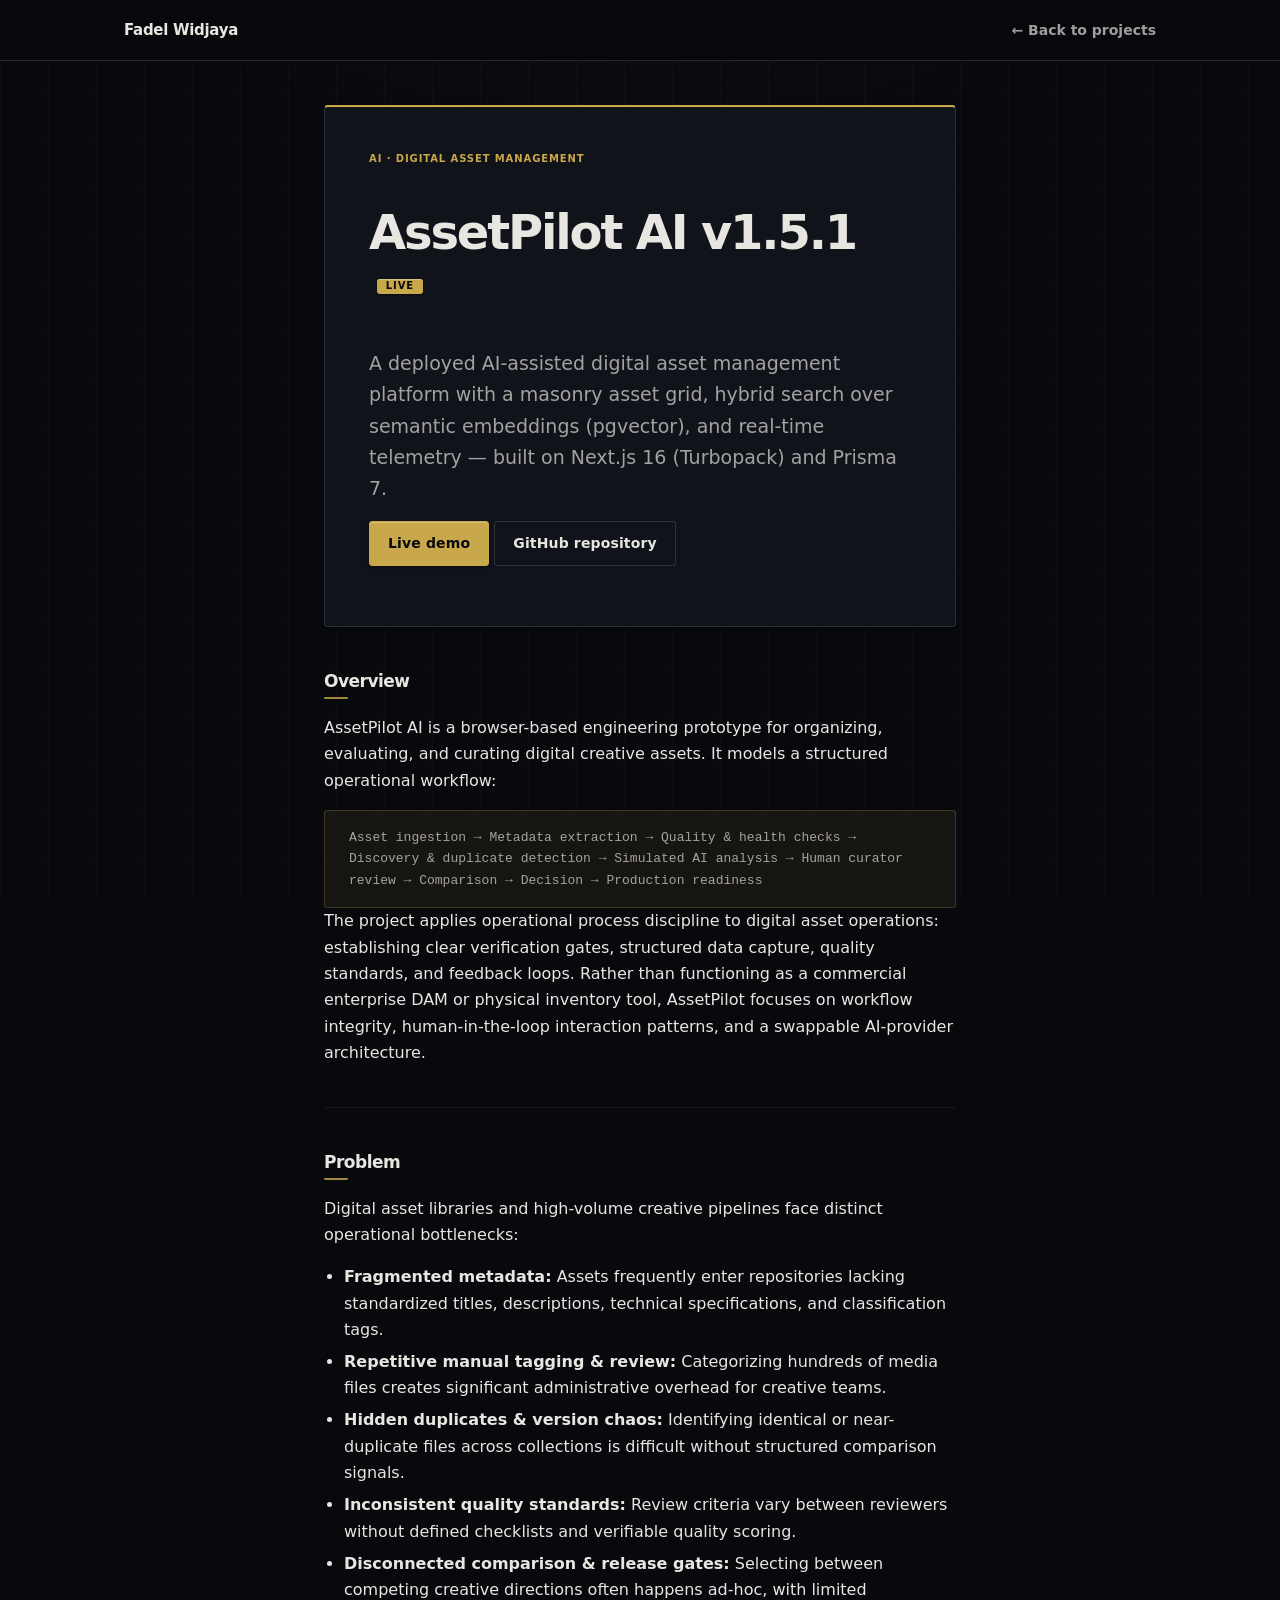
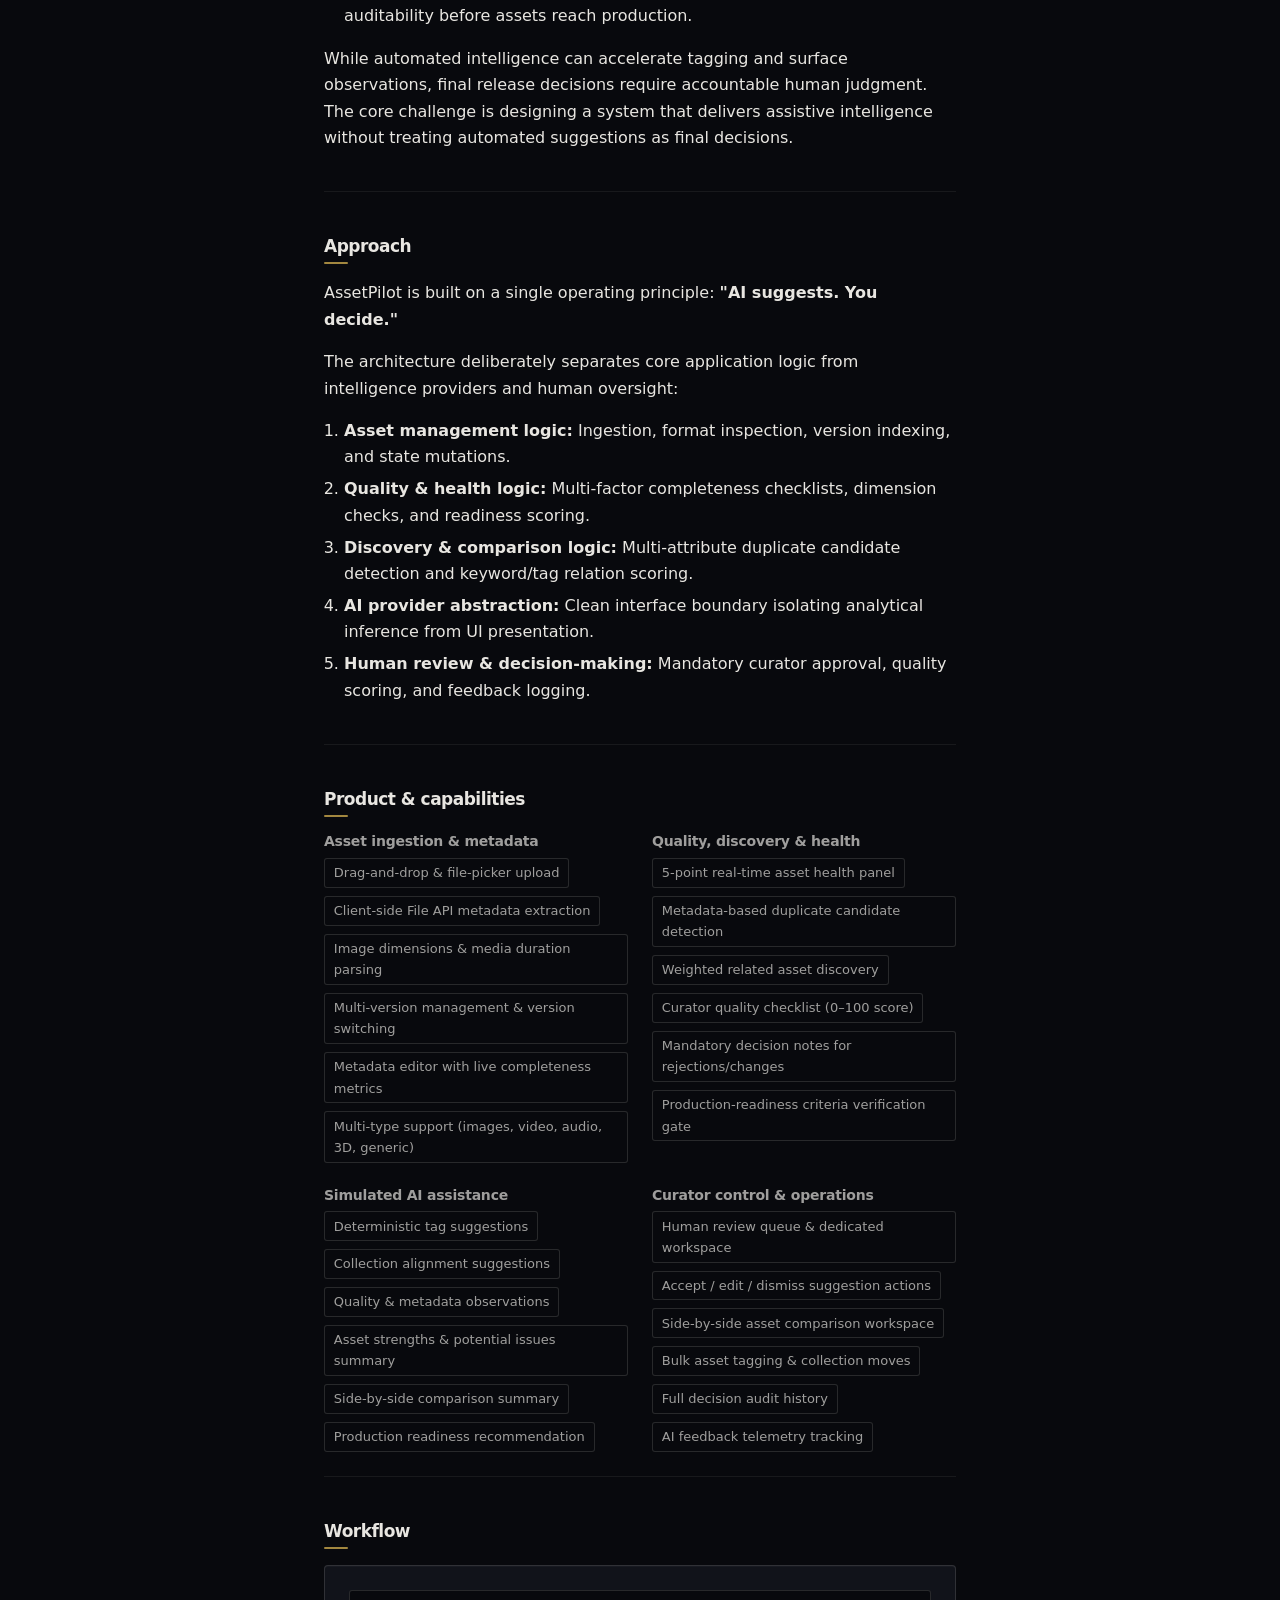
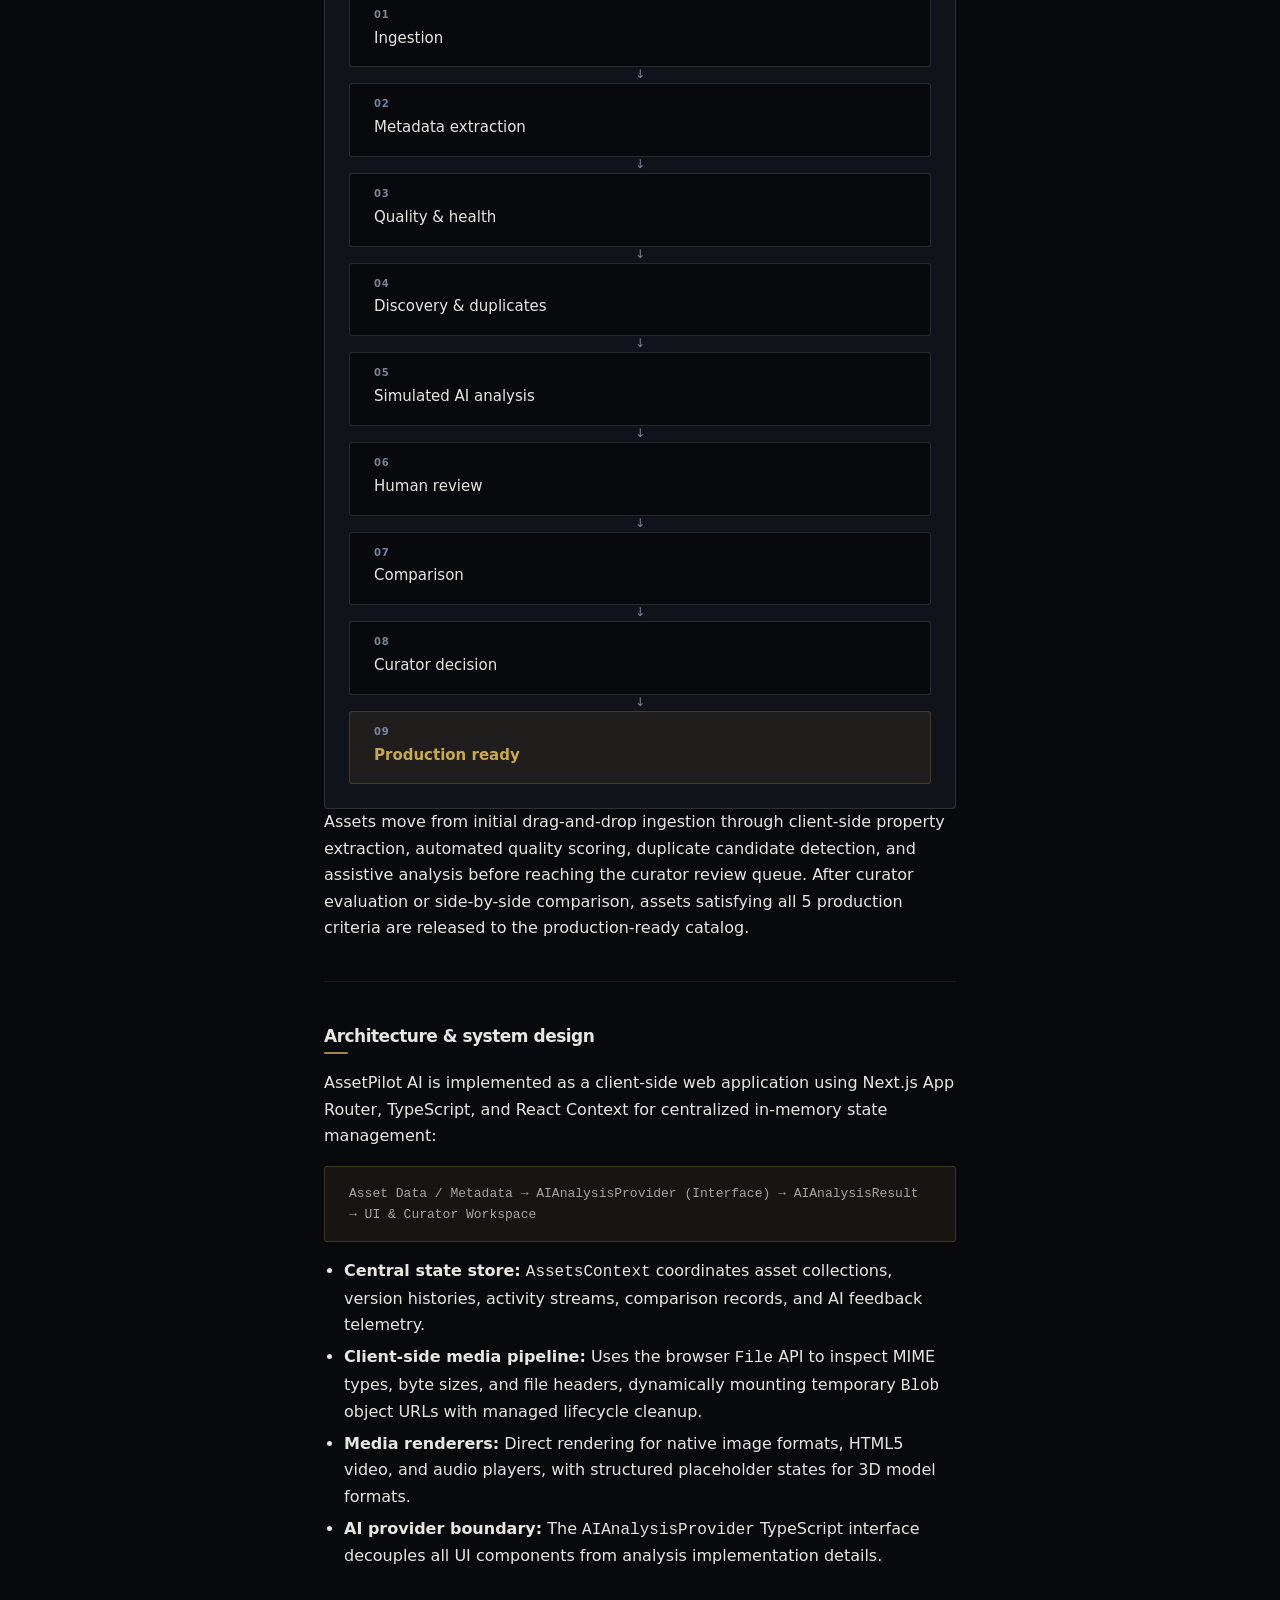
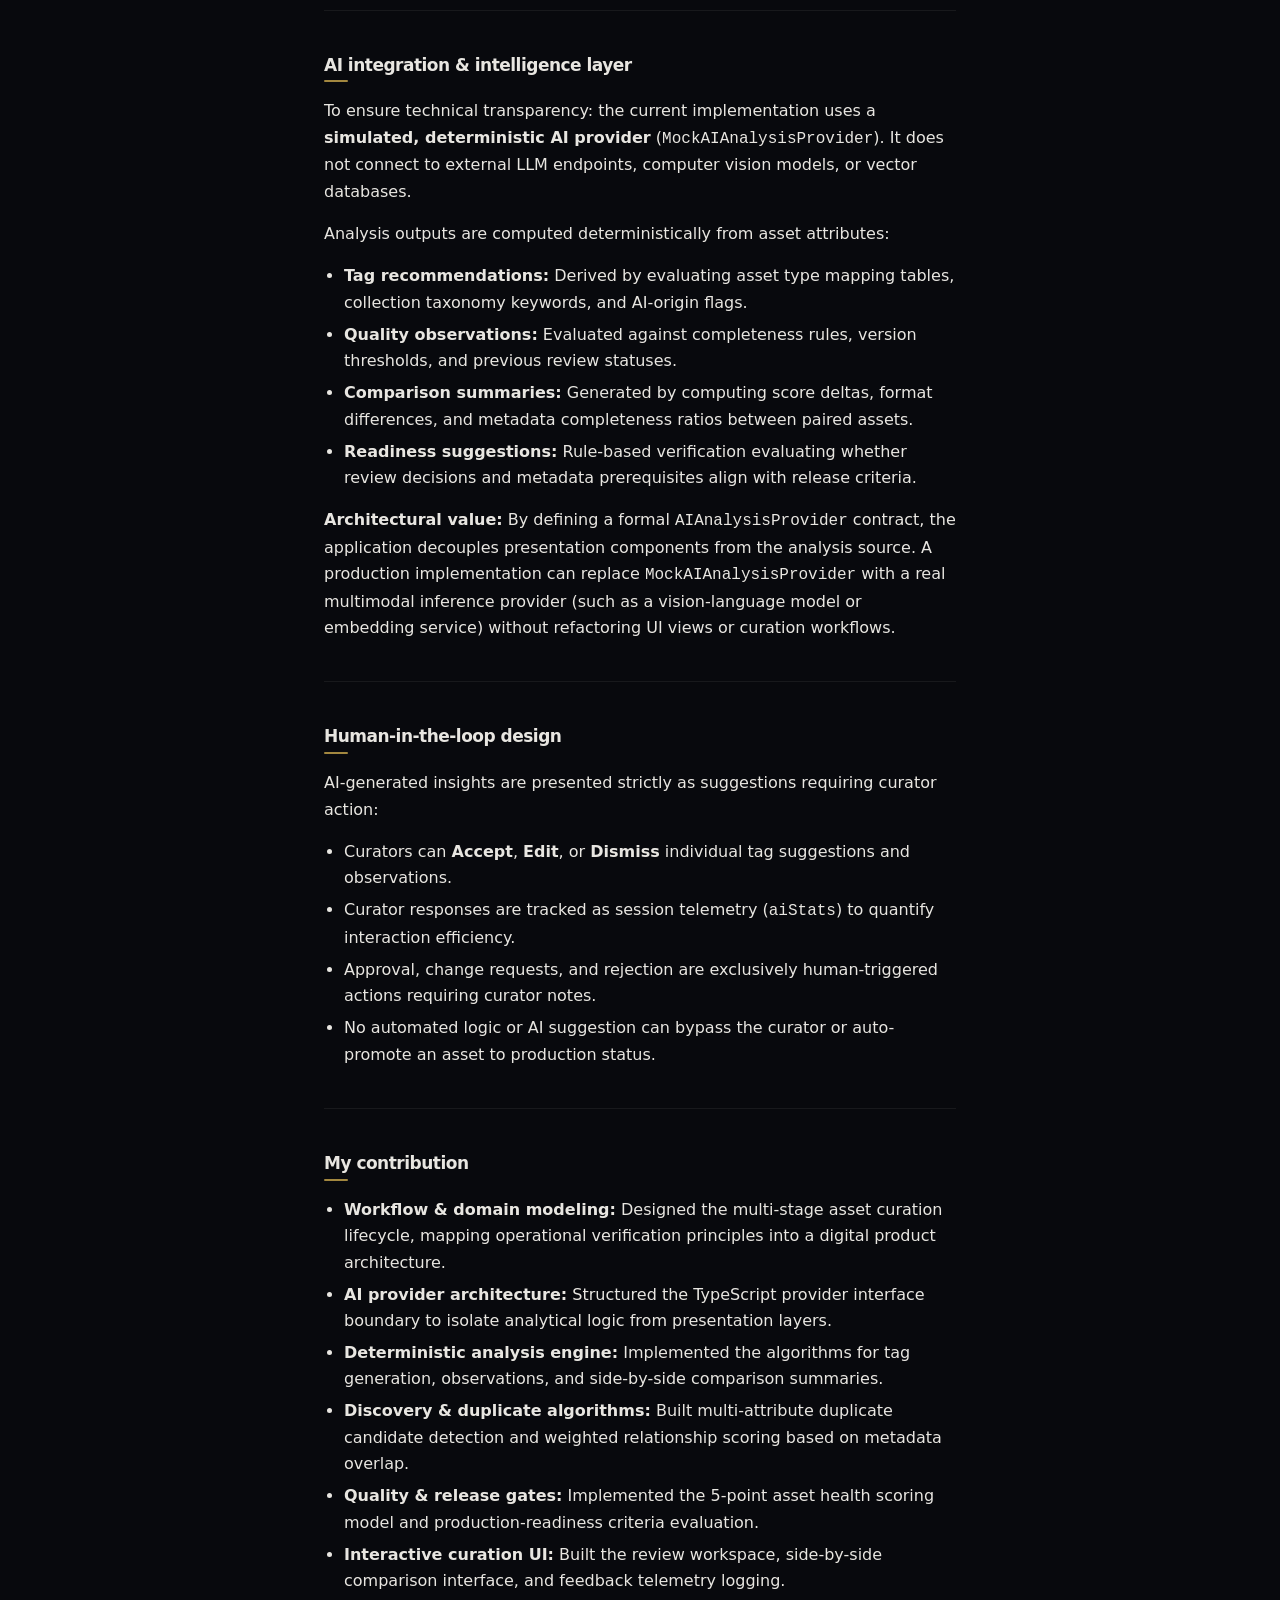
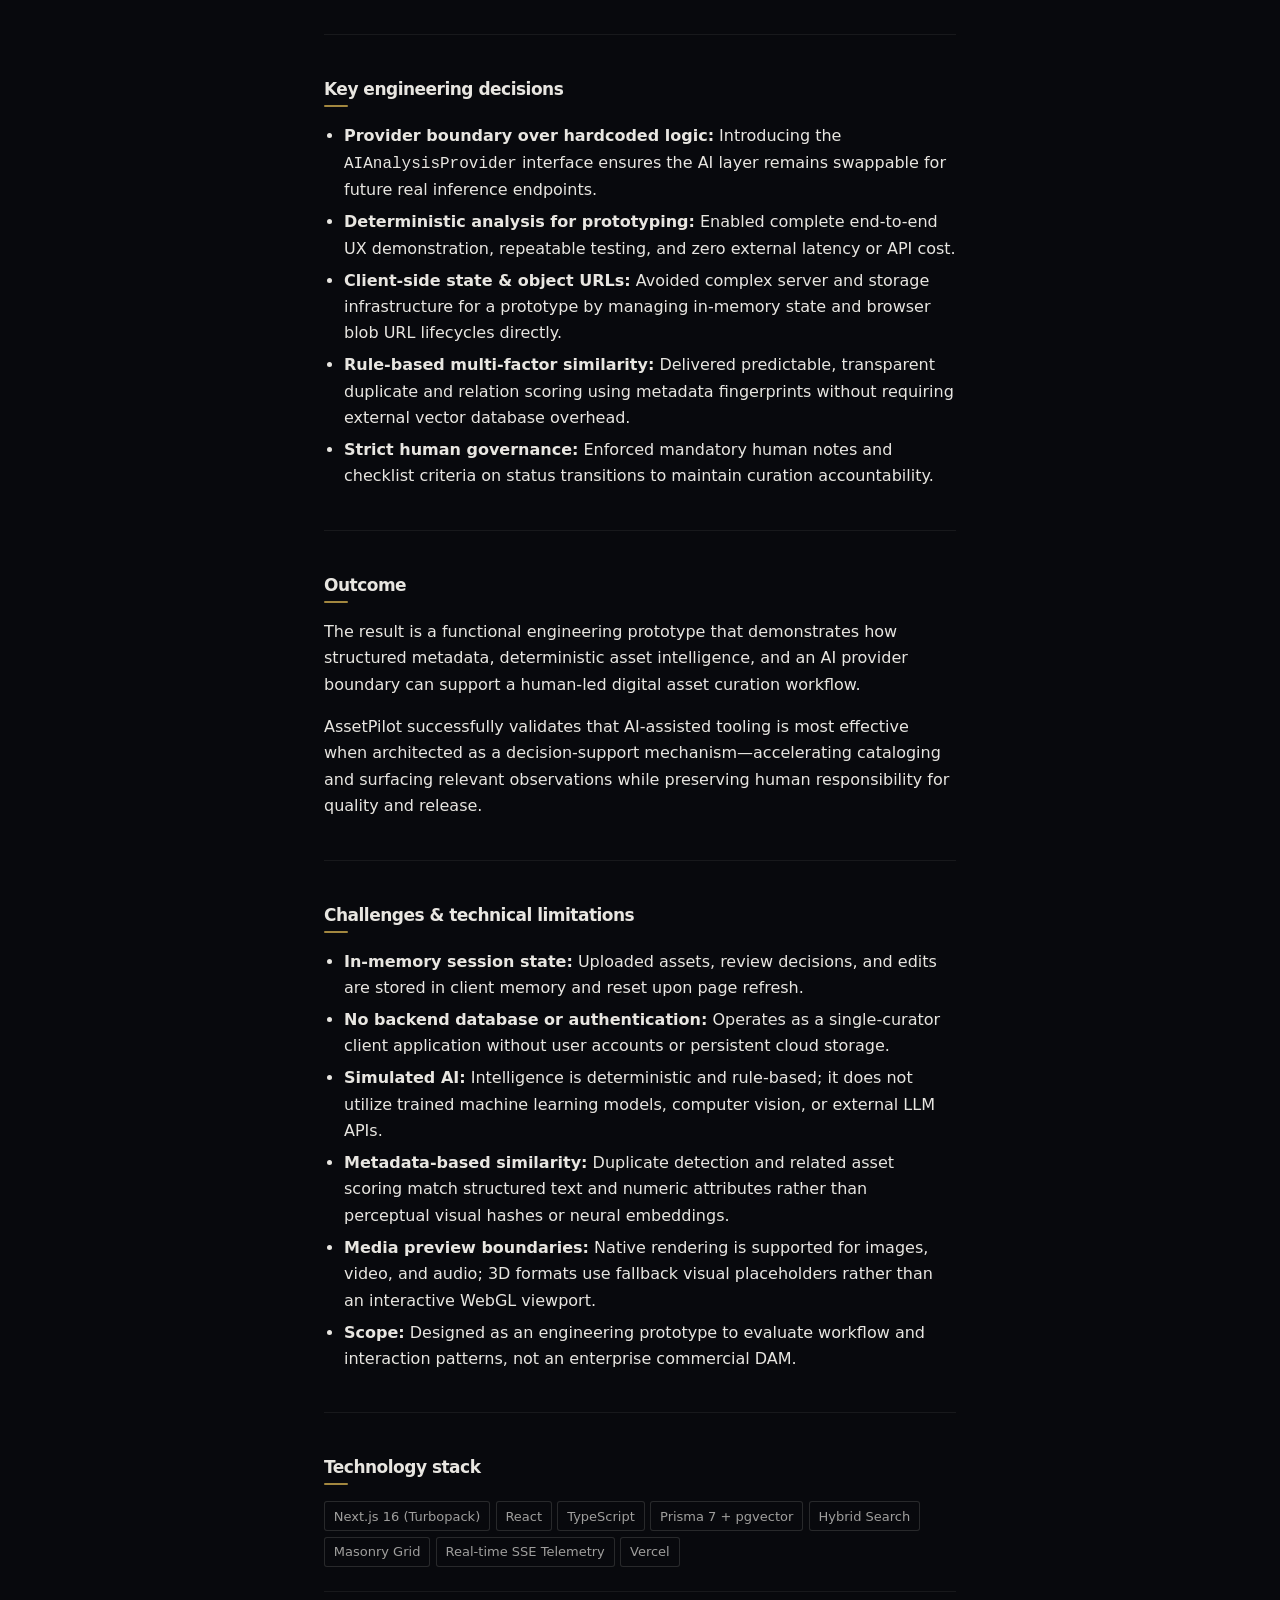
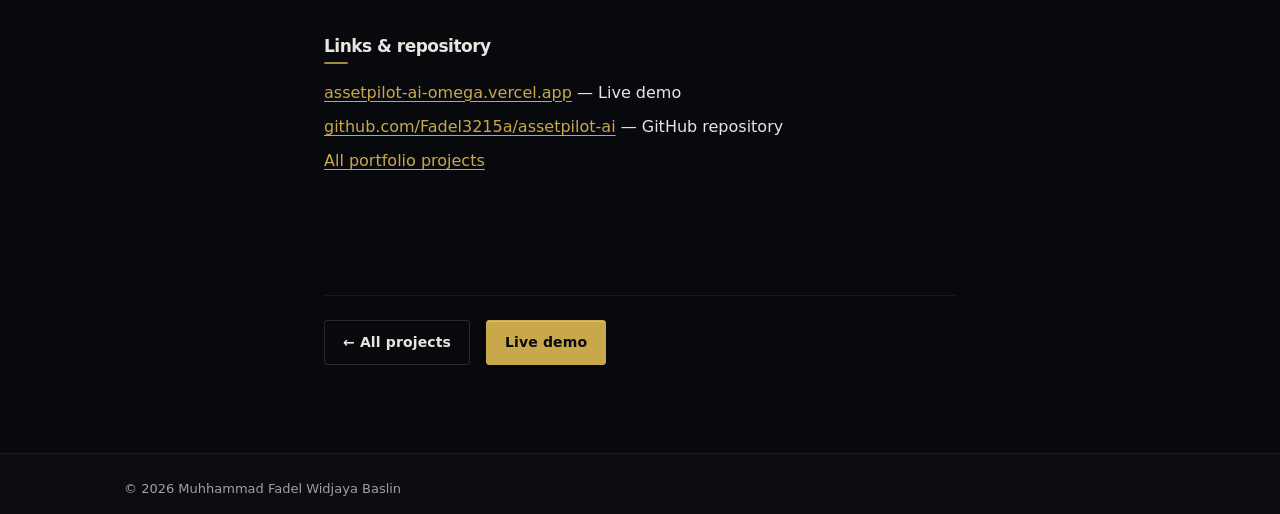
==== commit c4729aab: "Phase 1 : Stage 1: Hero Bio, Theme & Live AssetPilot Link" ====
--- a/projects/assetpilot-ai/index.html
+++ b/projects/assetpilot-ai/index.html
@@ -3,8 +3,8 @@
 <head>
   <meta charset="UTF-8">
   <meta name="viewport" content="width=device-width, initial-scale=1.0">
-  <meta name="description" content="AssetPilot AI — Engineering prototype for digital asset management and AI-assisted creative curation with human-in-the-loop review.">
-  <title>AssetPilot AI — Digital Asset Management &amp; Curation | Fadel Widjaya</title>
+  <meta name="description" content="AssetPilot AI v1.5.1 — AI-assisted digital asset management platform with masonry grid, hybrid search (pgvector), and real-time SSE telemetry. Built on Next.js 16 and Prisma 7.">
+  <title>AssetPilot AI v1.5.1 — Digital Asset Management | Fadel Widjaya</title>
   <link rel="stylesheet" href="../../css/style.css">
 </head>
 <body class="case-study-page">
@@ -22,16 +22,15 @@
   <main id="main" class="case-study">
     <article class="container narrow">
       <header class="case-study-header">
-        <p class="card-label">Digital Asset Management · AI-Assisted Curation</p>
-        <h1>AssetPilot AI</h1>
+        <p class="card-label">AI · Digital Asset Management</p>
+        <h1>AssetPilot AI v1.5.1 <span class="live-badge">Live</span></h1>
         <p class="lead">
-          An engineering prototype for digital asset management and AI-assisted creative curation.
-          The project explores how creative asset libraries can combine structured metadata extraction,
-          deterministic asset intelligence, curation workflows, side-by-side comparison, and
-          human-in-the-loop review.
-        </p>
-        <p>
-          <a class="btn btn-primary" href="https://fadel3215a.github.io/assetpilot-ai/" target="_blank" rel="noopener noreferrer">Live demo</a>
+          A deployed AI-assisted digital asset management platform with a masonry asset grid,
+          hybrid search over semantic embeddings (pgvector), and real-time telemetry —
+          built on Next.js 16 (Turbopack) and Prisma 7.
+        </p>
+        <p>
+          <a class="btn btn-primary" href="https://assetpilot-ai-omega.vercel.app/" target="_blank" rel="noopener noreferrer">Live demo</a>
           <a class="btn btn-secondary" href="https://github.com/Fadel3215a/assetpilot-ai" target="_blank" rel="noopener noreferrer">GitHub repository</a>
         </p>
       </header>
@@ -314,13 +313,14 @@
       <section aria-labelledby="tech-heading">
         <h2 id="tech-heading">Technology stack</h2>
         <ul class="tag-list">
-          <li>Next.js (App Router)</li>
+          <li>Next.js 16 (Turbopack)</li>
           <li>React</li>
           <li>TypeScript</li>
-          <li>Tailwind CSS</li>
-          <li>React Context</li>
-          <li>Browser File API</li>
-          <li>Blob Object URLs</li>
+          <li>Prisma 7 + pgvector</li>
+          <li>Hybrid Search</li>
+          <li>Masonry Grid</li>
+          <li>Real-time SSE Telemetry</li>
+          <li>Vercel</li>
         </ul>
       </section>
 
@@ -328,7 +328,7 @@
       <section aria-labelledby="links-heading">
         <h2 id="links-heading">Links &amp; repository</h2>
         <ul class="case-study-links">
-          <li><a href="https://fadel3215a.github.io/assetpilot-ai/" target="_blank" rel="noopener noreferrer">fadel3215a.github.io/assetpilot-ai</a> — Live demo</li>
+          <li><a href="https://assetpilot-ai-omega.vercel.app/" target="_blank" rel="noopener noreferrer">assetpilot-ai-omega.vercel.app</a> — Live demo</li>
           <li><a href="https://github.com/Fadel3215a/assetpilot-ai" target="_blank" rel="noopener noreferrer">github.com/Fadel3215a/assetpilot-ai</a> — GitHub repository</li>
           <li><a href="../../index.html#projects">All portfolio projects</a></li>
         </ul>
@@ -336,7 +336,7 @@
 
       <footer class="case-study-footer">
         <a class="btn btn-secondary" href="../../index.html#projects">← All projects</a>
-        <a class="btn btn-primary" href="https://fadel3215a.github.io/assetpilot-ai/" target="_blank" rel="noopener noreferrer">Live demo</a>
+        <a class="btn btn-primary" href="https://assetpilot-ai-omega.vercel.app/" target="_blank" rel="noopener noreferrer">Live demo</a>
       </footer>
     </article>
   </main>
--- a/css/style.css
+++ b/css/style.css
@@ -1,45 +1,45 @@
 /* ==========================================================================
-   Design tokens — Deep Forest & Cream editorial aesthetic
+   Design tokens — Carbon & Brass industrial aesthetic
    ========================================================================== */
 
 :root {
   /* Core palette */
-  --bg: #0a1f1c;
-  --surface: #122d28;
-  --text: #f4f0ea;
-  --accent: #a3b18a;
-  --accent-secondary: #ddbea9;
+  --bg: #08090d;
+  --surface: #11131a;
+  --text: #e8e6e1;
+  --accent: #c9a84c;
+  --accent-secondary: #8a9bb0;
 
   /* Surfaces (60/30/10) */
   --color-bg: var(--bg);
-  --color-bg-alt: #0e2622;
+  --color-bg-alt: #0c0d12;
   --color-surface: var(--surface);
-  --color-surface-hover: #163530;
-  --color-surface-translucent: rgba(18, 45, 40, 0.92);
+  --color-surface-hover: #181b24;
+  --color-surface-translucent: rgba(17, 19, 26, 0.94);
 
   /* Text */
   --color-text: var(--text);
-  --color-text-muted: rgba(244, 240, 234, 0.72);
-  --color-text-light: rgba(221, 190, 169, 0.82);
-  --color-placeholder: rgba(244, 240, 234, 0.45);
-
-  /* Accent — used sparingly */
+  --color-text-muted: rgba(232, 230, 225, 0.68);
+  --color-text-light: rgba(138, 155, 176, 0.85);
+  --color-placeholder: rgba(232, 230, 225, 0.38);
+
+  /* Accent — brass / amber */
   --color-accent: var(--accent);
-  --color-accent-hover: #b5c49e;
-  --color-accent-strong: #b5c49e;
-  --color-accent-soft: rgba(163, 177, 138, 0.12);
-  --color-accent-border: rgba(163, 177, 138, 0.28);
-
-  /* Secondary accent — metadata & subtle details */
+  --color-accent-hover: #d4b85c;
+  --color-accent-strong: #d4b85c;
+  --color-accent-soft: rgba(201, 168, 76, 0.08);
+  --color-accent-border: rgba(201, 168, 76, 0.22);
+
+  /* Secondary accent — steel / slate */
   --color-accent-secondary: var(--accent-secondary);
-  --color-accent-secondary-soft: rgba(221, 190, 169, 0.1);
-
-  /* Borders */
-  --color-border: rgba(244, 240, 234, 0.08);
-  --color-border-strong: rgba(244, 240, 234, 0.14);
+  --color-accent-secondary-soft: rgba(138, 155, 176, 0.08);
+
+  /* Borders — tactile, visible */
+  --color-border: rgba(232, 230, 225, 0.07);
+  --color-border-strong: rgba(232, 230, 225, 0.14);
 
   /* Buttons */
-  --color-btn-primary-text: #0a1f1c;
+  --color-btn-primary-text: #08090d;
 
   --font-sans: "Segoe UI", system-ui, -apple-system, BlinkMacSystemFont, sans-serif;
   --font-mono: "Cascadia Code", "Consolas", monospace;
@@ -50,11 +50,11 @@
   --space-lg: 2.75rem;
   --space-xl: 5.5rem;
 
-  --radius: 6px;
-  --radius-sm: 5px;
-  --shadow: 0 1px 2px rgba(0, 0, 0, 0.18);
-  --shadow-md: 0 2px 10px rgba(0, 0, 0, 0.22);
-  --shadow-lg: 0 4px 16px rgba(0, 0, 0, 0.28);
+  --radius: 4px;
+  --radius-sm: 3px;
+  --shadow: 0 1px 3px rgba(0, 0, 0, 0.3);
+  --shadow-md: 0 2px 12px rgba(0, 0, 0, 0.4);
+  --shadow-lg: 0 4px 20px rgba(0, 0, 0, 0.5);
 
   --max-width: 1080px;
   --header-height: 3.75rem;
@@ -80,12 +80,15 @@
   color: var(--color-text);
   background-color: var(--color-bg);
   background-image:
-    radial-gradient(ellipse 80% 50% at 50% -10%, rgba(163, 177, 138, 0.06), transparent 55%),
-    radial-gradient(ellipse 60% 40% at 100% 100%, rgba(221, 190, 169, 0.03), transparent 50%),
-    linear-gradient(to right, rgba(244, 240, 234, 0.025) 1px, transparent 1px),
-    linear-gradient(to bottom, rgba(244, 240, 234, 0.025) 1px, transparent 1px);
+    radial-gradient(ellipse 80% 50% at 50% -10%, rgba(201, 168, 76, 0.04), transparent 55%),
+    radial-gradient(ellipse 60% 40% at 100% 100%, rgba(138, 155, 176, 0.02), transparent 50%),
+    linear-gradient(to right, rgba(232, 230, 225, 0.02) 1px, transparent 1px),
+    linear-gradient(to bottom, rgba(232, 230, 225, 0.02) 1px, transparent 1px);
   background-size: 100% 100%, 48px 48px, 48px 48px;
   background-attachment: fixed;
+  -webkit-font-smoothing: antialiased;
+  -moz-osx-font-smoothing: grayscale;
+  text-rendering: optimizeLegibility;
 }
 
 img {
@@ -120,19 +123,19 @@
 h3,
 h4 {
   line-height: 1.2;
-  font-weight: 600;
+  font-weight: 700;
   color: var(--color-text);
 }
 
 h1 {
   font-size: clamp(2.25rem, 5.5vw, 3rem);
-  letter-spacing: -0.04em;
-  line-height: 1.06;
+  letter-spacing: -0.045em;
+  line-height: 1.05;
 }
 
 h2 {
   font-size: clamp(1.375rem, 2.8vw, 1.875rem);
-  letter-spacing: -0.028em;
+  letter-spacing: -0.03em;
   margin-bottom: var(--space-sm);
 }
 
@@ -140,11 +143,11 @@
   content: "";
   display: block;
   width: 2rem;
-  height: 1px;
+  height: 2px;
   margin-top: 0.6rem;
   background: var(--color-accent);
   border-radius: 1px;
-  opacity: 0.7;
+  opacity: 0.8;
 }
 
 h3 {
@@ -207,11 +210,11 @@
 
 .section-subheading {
   font-size: 0.75rem;
-  font-weight: 600;
+  font-weight: 700;
   letter-spacing: 0.09em;
   text-transform: uppercase;
   color: var(--color-accent-secondary);
-  opacity: 0.85;
+  opacity: 0.9;
   margin-top: var(--space-lg);
   margin-bottom: var(--space-md);
 }
@@ -222,9 +225,10 @@
 
 .content-panel {
   background: var(--color-surface);
-  border: 1px solid var(--color-border);
+  border: 1px solid var(--color-border-strong);
   border-radius: var(--radius);
   padding: var(--space-lg);
+  box-shadow: var(--shadow), inset 0 1px 0 rgba(255, 255, 255, 0.03);
 }
 
 .eyebrow {
@@ -278,7 +282,9 @@
   background: var(--color-accent);
   color: var(--color-btn-primary-text);
   text-decoration: none;
+  font-weight: 600;
   border-radius: var(--radius-sm);
+  box-shadow: inset 0 1px 0 rgba(255, 255, 255, 0.25);
 }
 
 .skip-link:focus {
@@ -308,10 +314,10 @@
   position: sticky;
   top: 0;
   z-index: 100;
-  background: rgba(10, 31, 28, 0.86);
+  background: rgba(8, 9, 13, 0.88);
   backdrop-filter: blur(12px);
   -webkit-backdrop-filter: blur(12px);
-  border-bottom: 1px solid var(--color-border);
+  border-bottom: 1px solid var(--color-border-strong);
   transition: background var(--transition), border-color var(--transition);
 }
 
@@ -384,7 +390,7 @@
   top: 100%;
   left: 0;
   right: 0;
-  background: rgba(10, 31, 28, 0.97);
+  background: rgba(8, 9, 13, 0.97);
   backdrop-filter: blur(12px);
   border-bottom: 1px solid var(--color-border);
   box-shadow: var(--shadow-md);
@@ -491,7 +497,8 @@
   justify-content: center;
   padding: 0.625rem 1.125rem;
   font-size: 0.875rem;
-  font-weight: 550;
+  font-weight: 600;
+  letter-spacing: 0.01em;
   text-decoration: none;
   border-radius: var(--radius-sm);
   border: 1px solid transparent;
@@ -508,6 +515,7 @@
   background: var(--color-accent);
   color: var(--color-btn-primary-text);
   border-color: var(--color-accent);
+  box-shadow: inset 0 1px 0 rgba(255, 255, 255, 0.25), 0 1px 4px rgba(0, 0, 0, 0.35);
 }
 
 .btn-primary:hover,
@@ -515,6 +523,7 @@
   background: var(--color-accent-hover);
   border-color: var(--color-accent-hover);
   color: var(--color-btn-primary-text);
+  box-shadow: inset 0 1px 0 rgba(255, 255, 255, 0.3), 0 2px 8px rgba(0, 0, 0, 0.4);
 }
 
 .btn-secondary {
@@ -528,11 +537,12 @@
   border-color: var(--color-accent-border);
   background: var(--color-accent-soft);
   color: var(--color-text);
+  box-shadow: 0 0 0 1px var(--color-accent-border);
 }
 
 .text-link {
   font-size: 0.875rem;
-  font-weight: 550;
+  font-weight: 600;
   text-decoration: none;
   color: var(--color-accent);
 }
@@ -553,9 +563,11 @@
 
 .system-map {
   background: var(--color-surface);
-  border: 1px solid var(--color-border);
+  border: 1px solid var(--color-border-strong);
+  border-top: 2px solid var(--color-accent);
   border-radius: var(--radius);
   padding: var(--space-md);
+  box-shadow: var(--shadow), inset 0 1px 0 rgba(255, 255, 255, 0.03);
 }
 
 .system-map__title {
@@ -602,7 +614,7 @@
   font-weight: 500;
   color: var(--color-text-muted);
   background: var(--color-bg);
-  border: 1px solid var(--color-border);
+  border: 1px solid var(--color-border-strong);
   border-radius: var(--radius-sm);
   transition: border-color var(--transition), background var(--transition), color var(--transition);
 }
@@ -635,9 +647,10 @@
 .capability-list li {
   padding: 0.5rem 0.8rem;
   background: var(--color-surface);
-  border: 1px solid var(--color-border);
+  border: 1px solid var(--color-border-strong);
   border-radius: var(--radius-sm);
   font-size: 0.875rem;
+  font-weight: 500;
   margin: 0;
   color: var(--color-text-muted);
   transition: border-color var(--transition), transform var(--transition), background var(--transition), color var(--transition);
@@ -687,25 +700,26 @@
 
 .card {
   background: var(--color-surface);
-  border: 1px solid var(--color-border);
+  border: 1px solid var(--color-border-strong);
   border-radius: var(--radius);
   padding: var(--space-md);
   transition: border-color var(--transition), box-shadow var(--transition), transform var(--transition);
   display: flex;
   flex-direction: column;
+  box-shadow: var(--shadow), inset 0 1px 0 rgba(255, 255, 255, 0.03);
 }
 
 .card:hover {
-  border-color: var(--color-border-strong);
-  box-shadow: var(--shadow);
+  border-color: var(--color-accent-border);
+  box-shadow: var(--shadow), inset 0 1px 0 rgba(255, 255, 255, 0.05);
   transform: translateY(-1px);
 }
 
 .card--featured {
   border-color: var(--color-border-strong);
-  border-top: 1px solid var(--color-accent);
+  border-top: 2px solid var(--color-accent);
   padding-top: calc(var(--space-md) - 0px);
-  box-shadow: var(--shadow);
+  box-shadow: var(--shadow), inset 0 1px 0 rgba(255, 255, 255, 0.04);
 }
 
 .card-label {
@@ -717,6 +731,21 @@
   margin: 0 0 var(--space-xs);
 }
 
+.live-badge {
+  display: inline-block;
+  vertical-align: middle;
+  margin-left: 0.5rem;
+  padding: 0.15rem 0.55rem;
+  font-size: 0.625rem;
+  font-weight: 700;
+  letter-spacing: 0.09em;
+  text-transform: uppercase;
+  color: #08090d;
+  background: var(--color-accent);
+  border-radius: var(--radius-sm);
+  box-shadow: inset 0 1px 0 rgba(255, 255, 255, 0.3), 0 1px 3px rgba(0, 0, 0, 0.4);
+}
+
 .card h3 {
   margin-bottom: var(--space-xs);
 }
@@ -748,23 +777,24 @@
 
 .project-card {
   background: var(--color-surface);
-  border: 1px solid var(--color-border);
+  border: 1px solid var(--color-border-strong);
   border-radius: var(--radius);
   padding: var(--space-lg);
   transition: border-color var(--transition), box-shadow var(--transition), transform var(--transition);
+  box-shadow: var(--shadow), inset 0 1px 0 rgba(255, 255, 255, 0.03);
 }
 
 .project-card:hover {
-  border-color: var(--color-border-strong);
-  box-shadow: var(--shadow-md);
+  border-color: var(--color-accent-border);
+  box-shadow: var(--shadow-md), inset 0 1px 0 rgba(255, 255, 255, 0.05);
   transform: translateY(-2px);
 }
 
 .project-card--featured {
   border-color: var(--color-border-strong);
-  border-top: 1px solid var(--color-accent);
+  border-top: 2px solid var(--color-accent);
   padding-top: calc(var(--space-lg) - 0px);
-  box-shadow: var(--shadow-md);
+  box-shadow: var(--shadow-md), inset 0 1px 0 rgba(255, 255, 255, 0.04);
 }
 
 .project-card-header {
@@ -843,8 +873,9 @@
   margin: 0;
   padding: 0.2rem 0.55rem;
   font-size: 0.8125rem;
+  font-weight: 500;
   background: var(--color-bg);
-  border: 1px solid var(--color-border);
+  border: 1px solid var(--color-border-strong);
   border-radius: var(--radius-sm);
   color: var(--color-text-muted);
   transition: border-color var(--transition), background var(--transition), color var(--transition);
@@ -940,8 +971,10 @@
   margin-bottom: var(--space-lg);
   padding: var(--space-lg);
   background: var(--color-surface);
-  border: 1px solid var(--color-border);
+  border: 1px solid var(--color-border-strong);
+  border-top: 2px solid var(--color-accent);
   border-radius: var(--radius);
+  box-shadow: var(--shadow), inset 0 1px 0 rgba(255, 255, 255, 0.03);
 }
 
 .case-study-header .lead {
@@ -1035,10 +1068,11 @@
 .timeline-item {
   position: relative;
   background: var(--color-surface);
-  border: 1px solid var(--color-border);
+  border: 1px solid var(--color-border-strong);
   border-radius: var(--radius);
   padding: var(--space-md);
   transition: border-color var(--transition);
+  box-shadow: inset 0 1px 0 rgba(255, 255, 255, 0.03);
 }
 
 .timeline-item::before {
@@ -1099,7 +1133,7 @@
 
 .crdl-flow {
   background: var(--color-accent-soft);
-  border: 1px solid var(--color-border);
+  border: 1px solid var(--color-accent-border);
   border-radius: var(--radius-sm);
   padding: var(--space-sm) var(--space-md);
 }
@@ -1130,9 +1164,10 @@
 
 .workflow-viz {
   background: var(--color-surface);
-  border: 1px solid var(--color-border);
+  border: 1px solid var(--color-border-strong);
   border-radius: var(--radius);
   padding: var(--space-md);
+  box-shadow: inset 0 1px 0 rgba(255, 255, 255, 0.03);
 }
 
 .workflow-steps {
@@ -1145,7 +1180,7 @@
   position: relative;
   padding: var(--space-sm) var(--space-md);
   background: var(--color-bg);
-  border: 1px solid var(--color-border);
+  border: 1px solid var(--color-border-strong);
   border-radius: var(--radius-sm);
   margin: 0;
   transition: border-color var(--transition), background var(--transition);
@@ -1224,17 +1259,18 @@
 
 .research-card {
   background: var(--color-surface);
-  border: 1px solid var(--color-border);
+  border: 1px solid var(--color-border-strong);
   border-radius: var(--radius);
   padding: var(--space-md);
   counter-increment: research-counter;
   transition: border-color var(--transition), transform var(--transition);
   display: flex;
   flex-direction: column;
+  box-shadow: var(--shadow), inset 0 1px 0 rgba(255, 255, 255, 0.03);
 }
 
 .research-card:hover {
-  border-color: var(--color-border-strong);
+  border-color: var(--color-accent-border);
   transform: translateY(-1px);
 }
 
@@ -1276,7 +1312,7 @@
   margin-top: var(--space-lg);
   padding: var(--space-md);
   background: var(--color-surface);
-  border: 1px solid var(--color-border);
+  border: 1px solid var(--color-border-strong);
   border-left: 2px solid var(--color-accent);
   border-radius: var(--radius);
   color: var(--color-text-muted);
@@ -1307,9 +1343,10 @@
 
 .skill-category {
   background: var(--color-surface);
-  border: 1px solid var(--color-border);
+  border: 1px solid var(--color-border-strong);
   border-radius: var(--radius);
   padding: var(--space-md);
+  box-shadow: inset 0 1px 0 rgba(255, 255, 255, 0.03);
 }
 
 .skill-category h3 {
@@ -1333,8 +1370,9 @@
   margin: 0;
   padding: 0.22rem 0.55rem;
   font-size: 0.8125rem;
+  font-weight: 500;
   background: var(--color-bg);
-  border: 1px solid var(--color-border);
+  border: 1px solid var(--color-border-strong);
   border-radius: var(--radius-sm);
   color: var(--color-text);
   transition: border-color var(--transition), background var(--transition), color var(--transition);
@@ -1352,9 +1390,10 @@
 
 .contact-card {
   background: var(--color-surface);
-  border: 1px solid var(--color-border);
+  border: 1px solid var(--color-border-strong);
   border-radius: var(--radius);
   padding: var(--space-lg);
+  box-shadow: var(--shadow), inset 0 1px 0 rgba(255, 255, 255, 0.03);
 }
 
 .contact-card--cta {
@@ -1456,7 +1495,7 @@
 }
 
 ::selection {
-  background: rgba(163, 177, 138, 0.28);
+  background: rgba(201, 168, 76, 0.24);
   color: var(--color-text);
 }
 
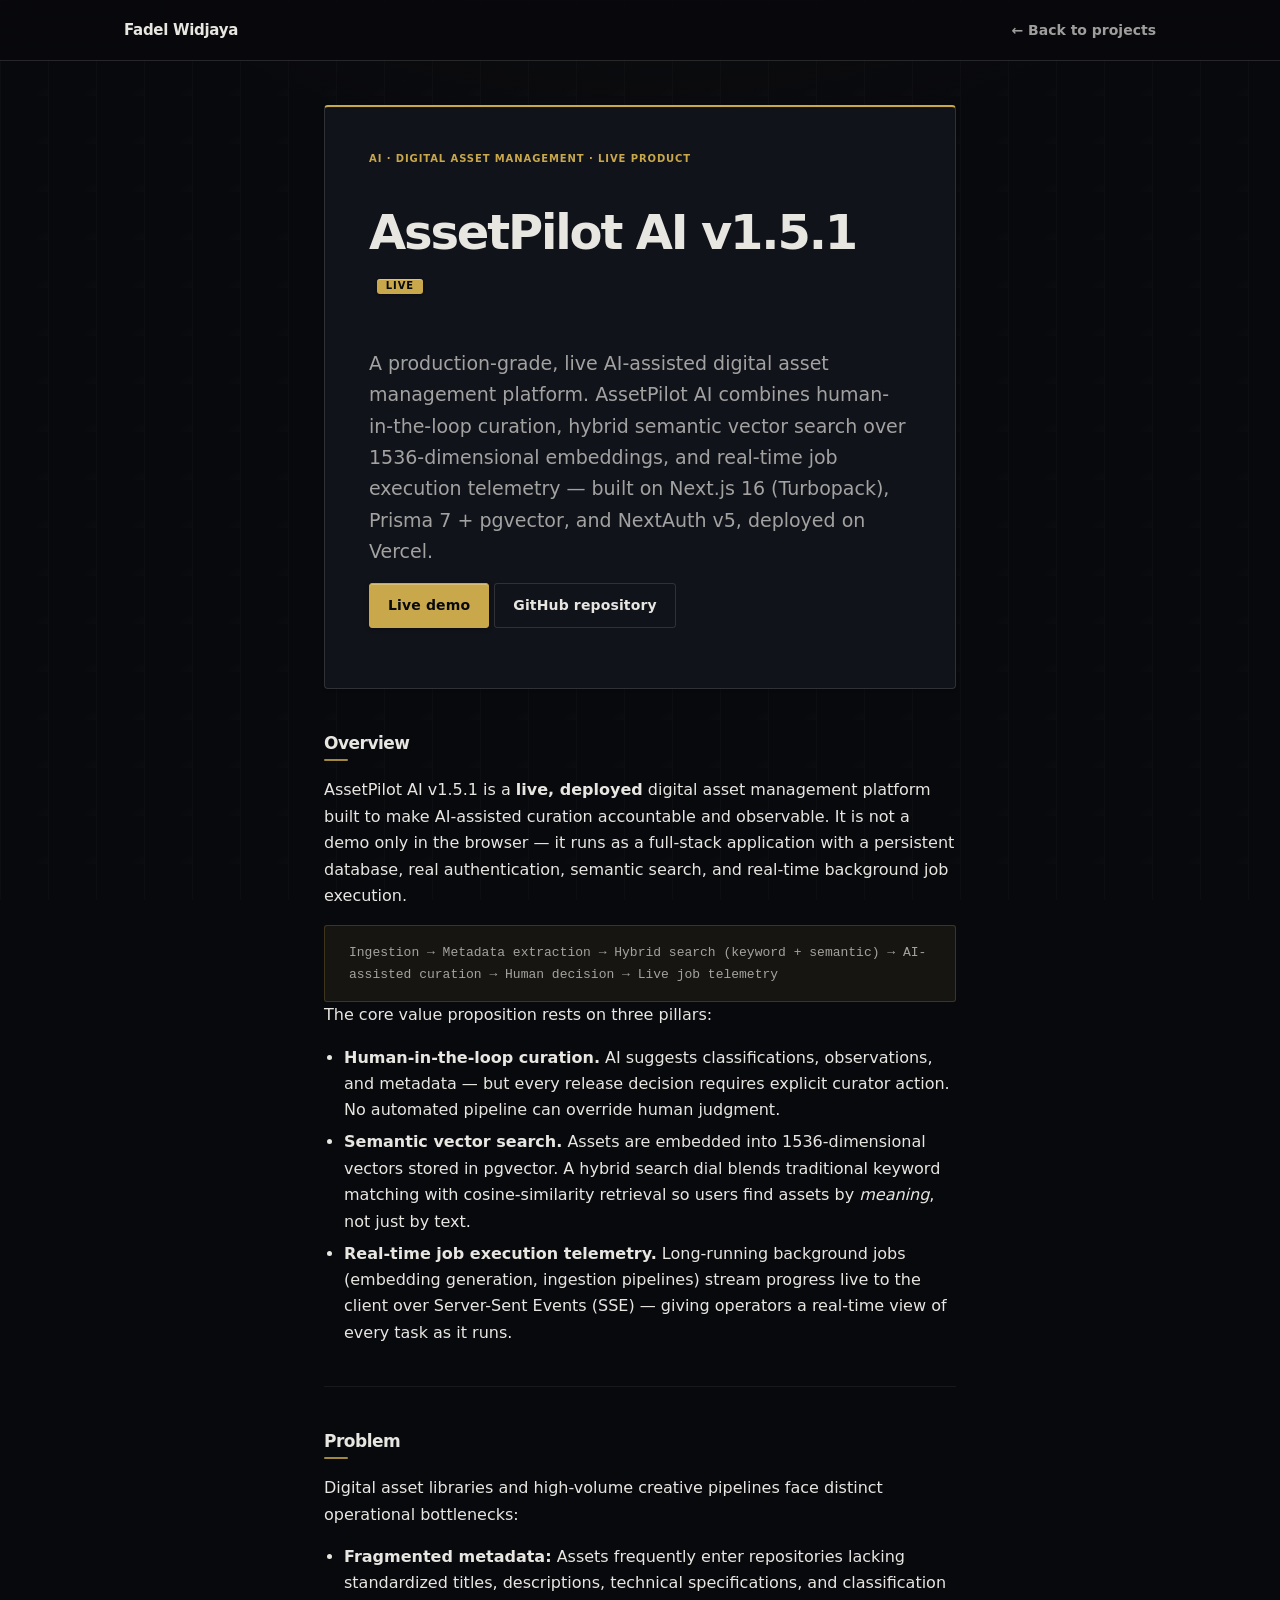
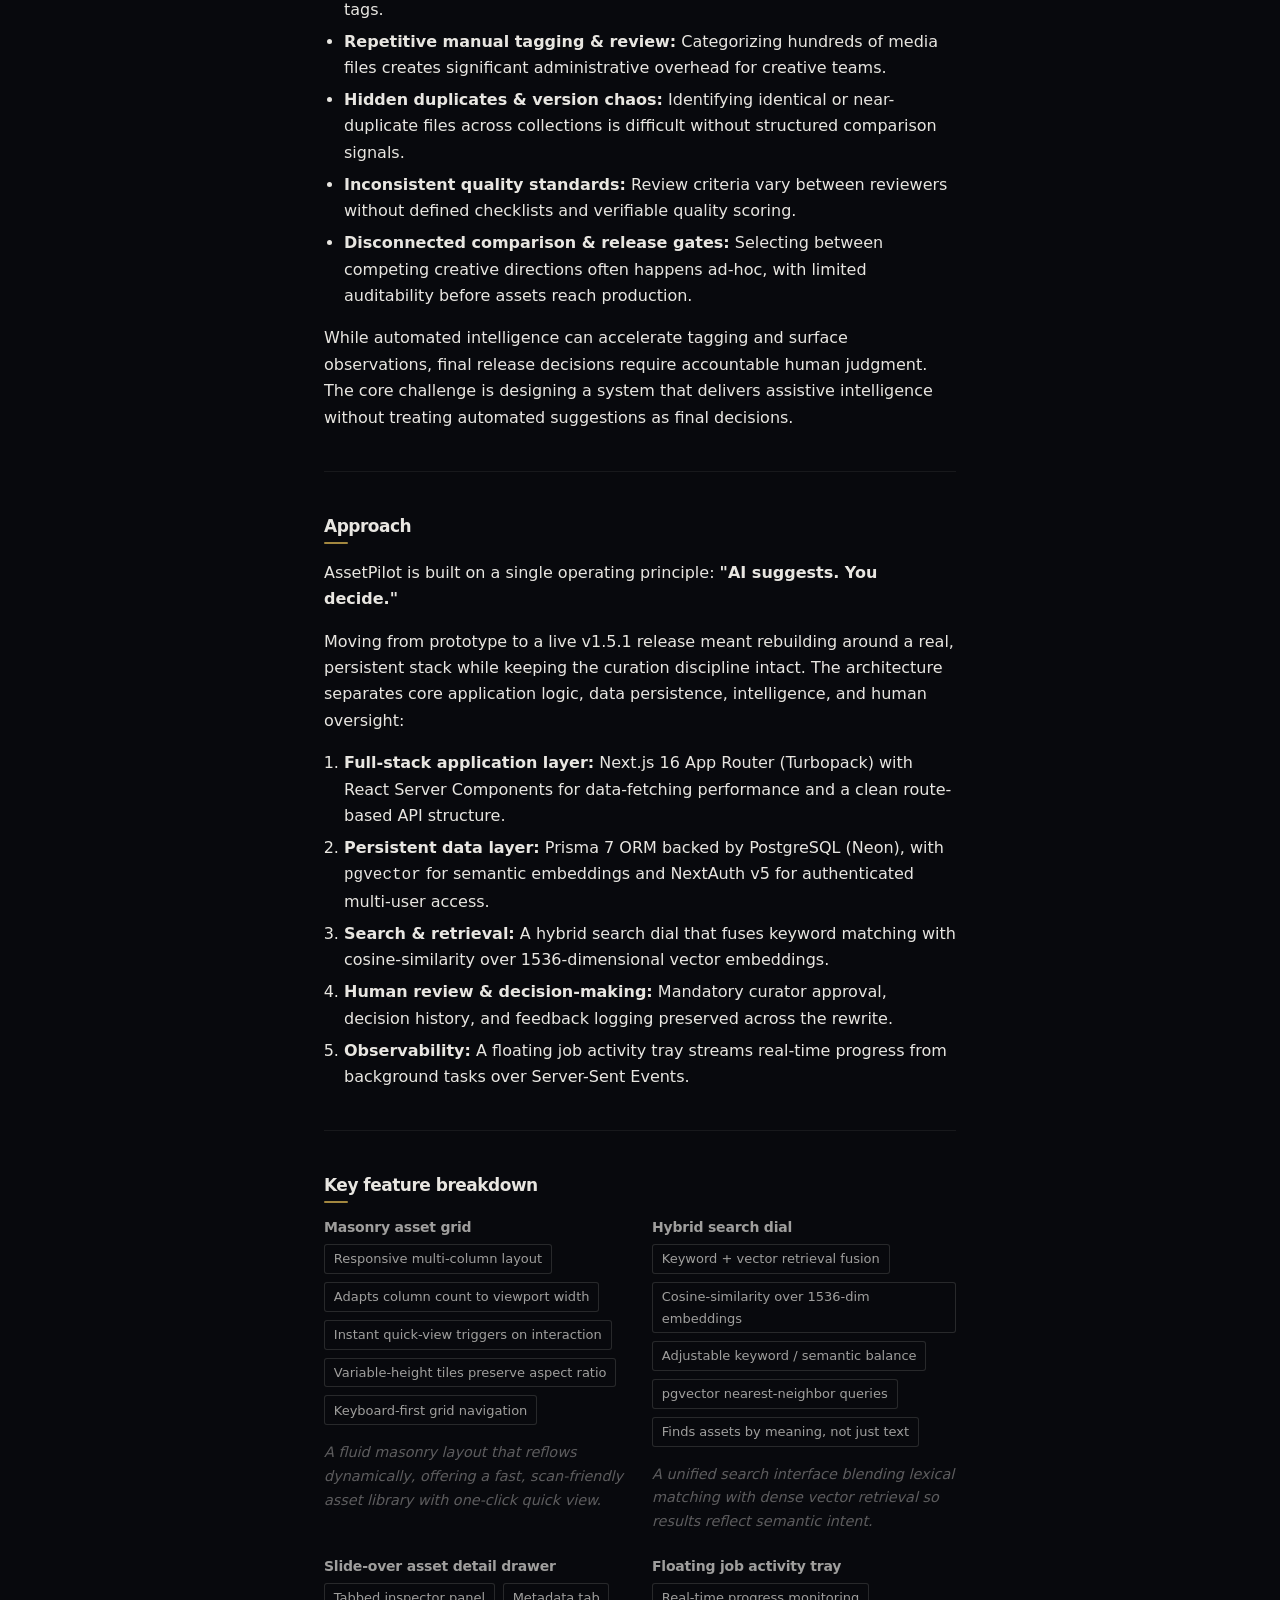
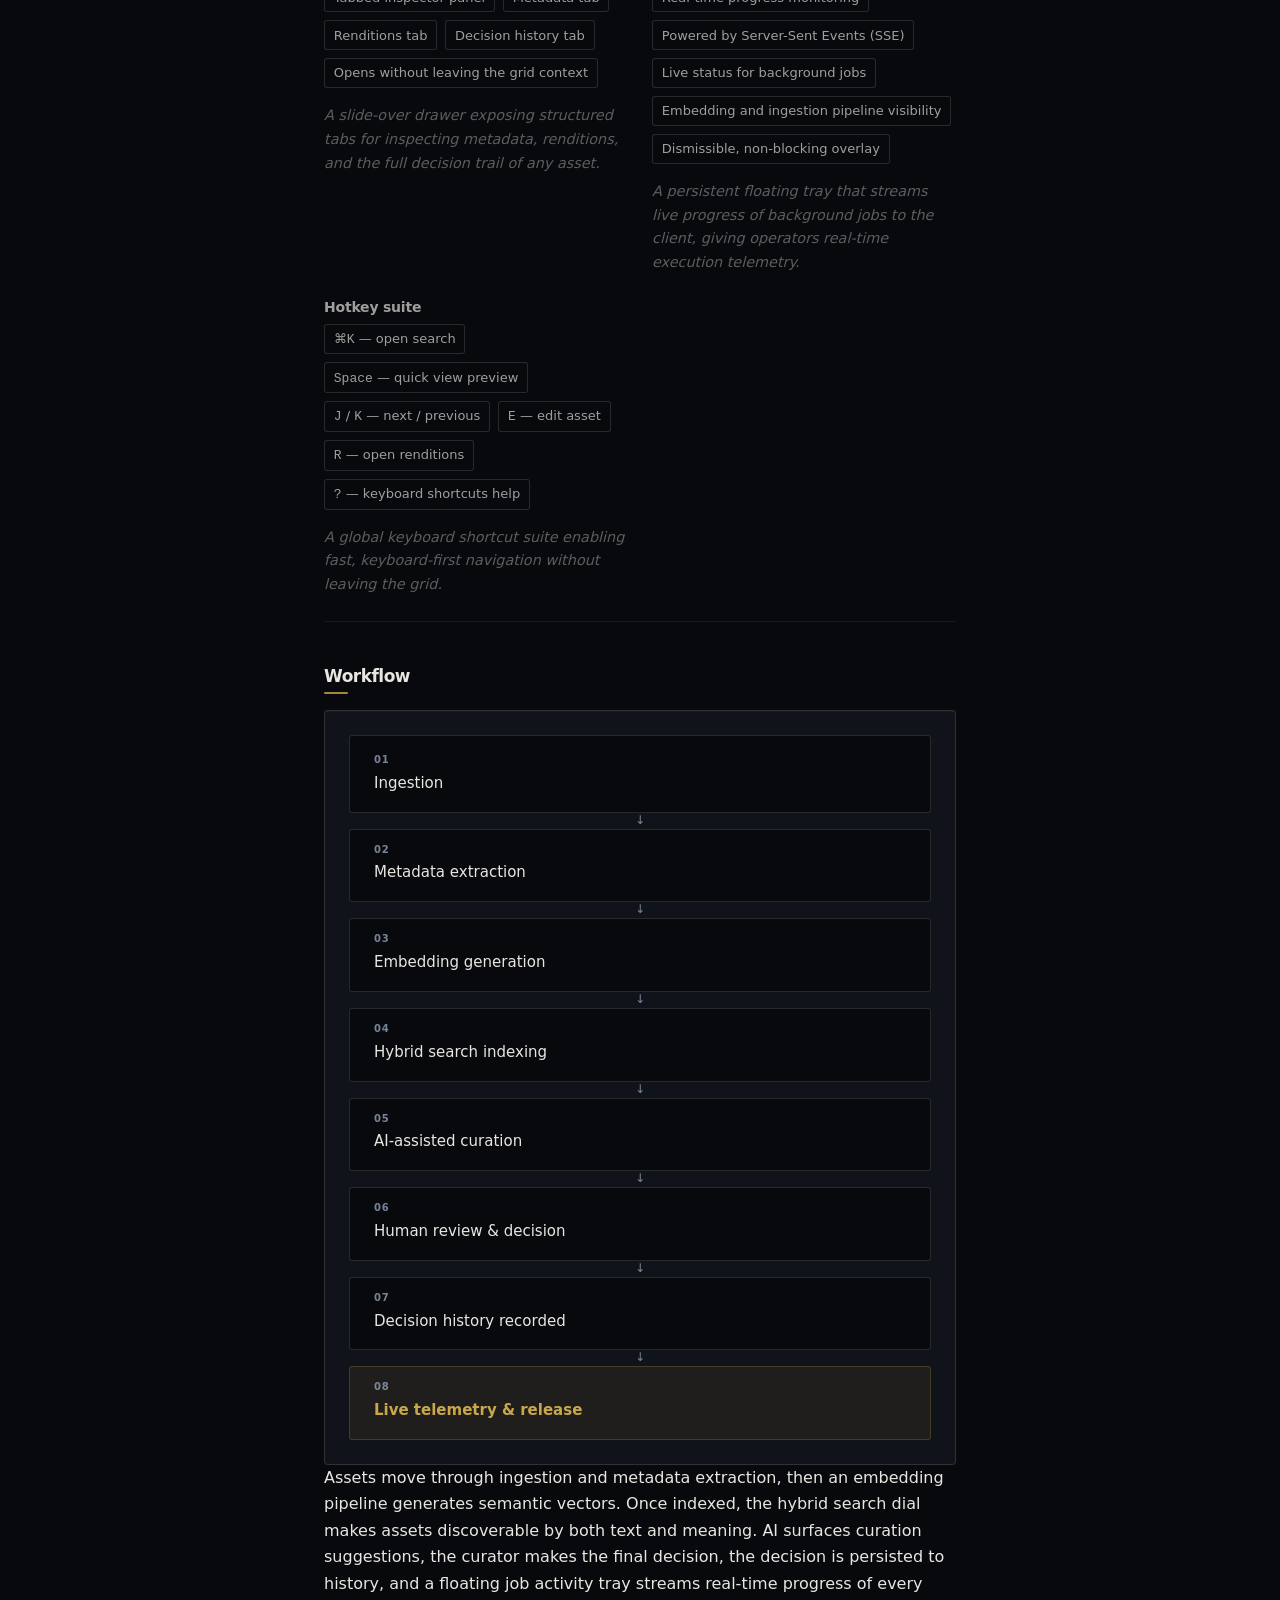
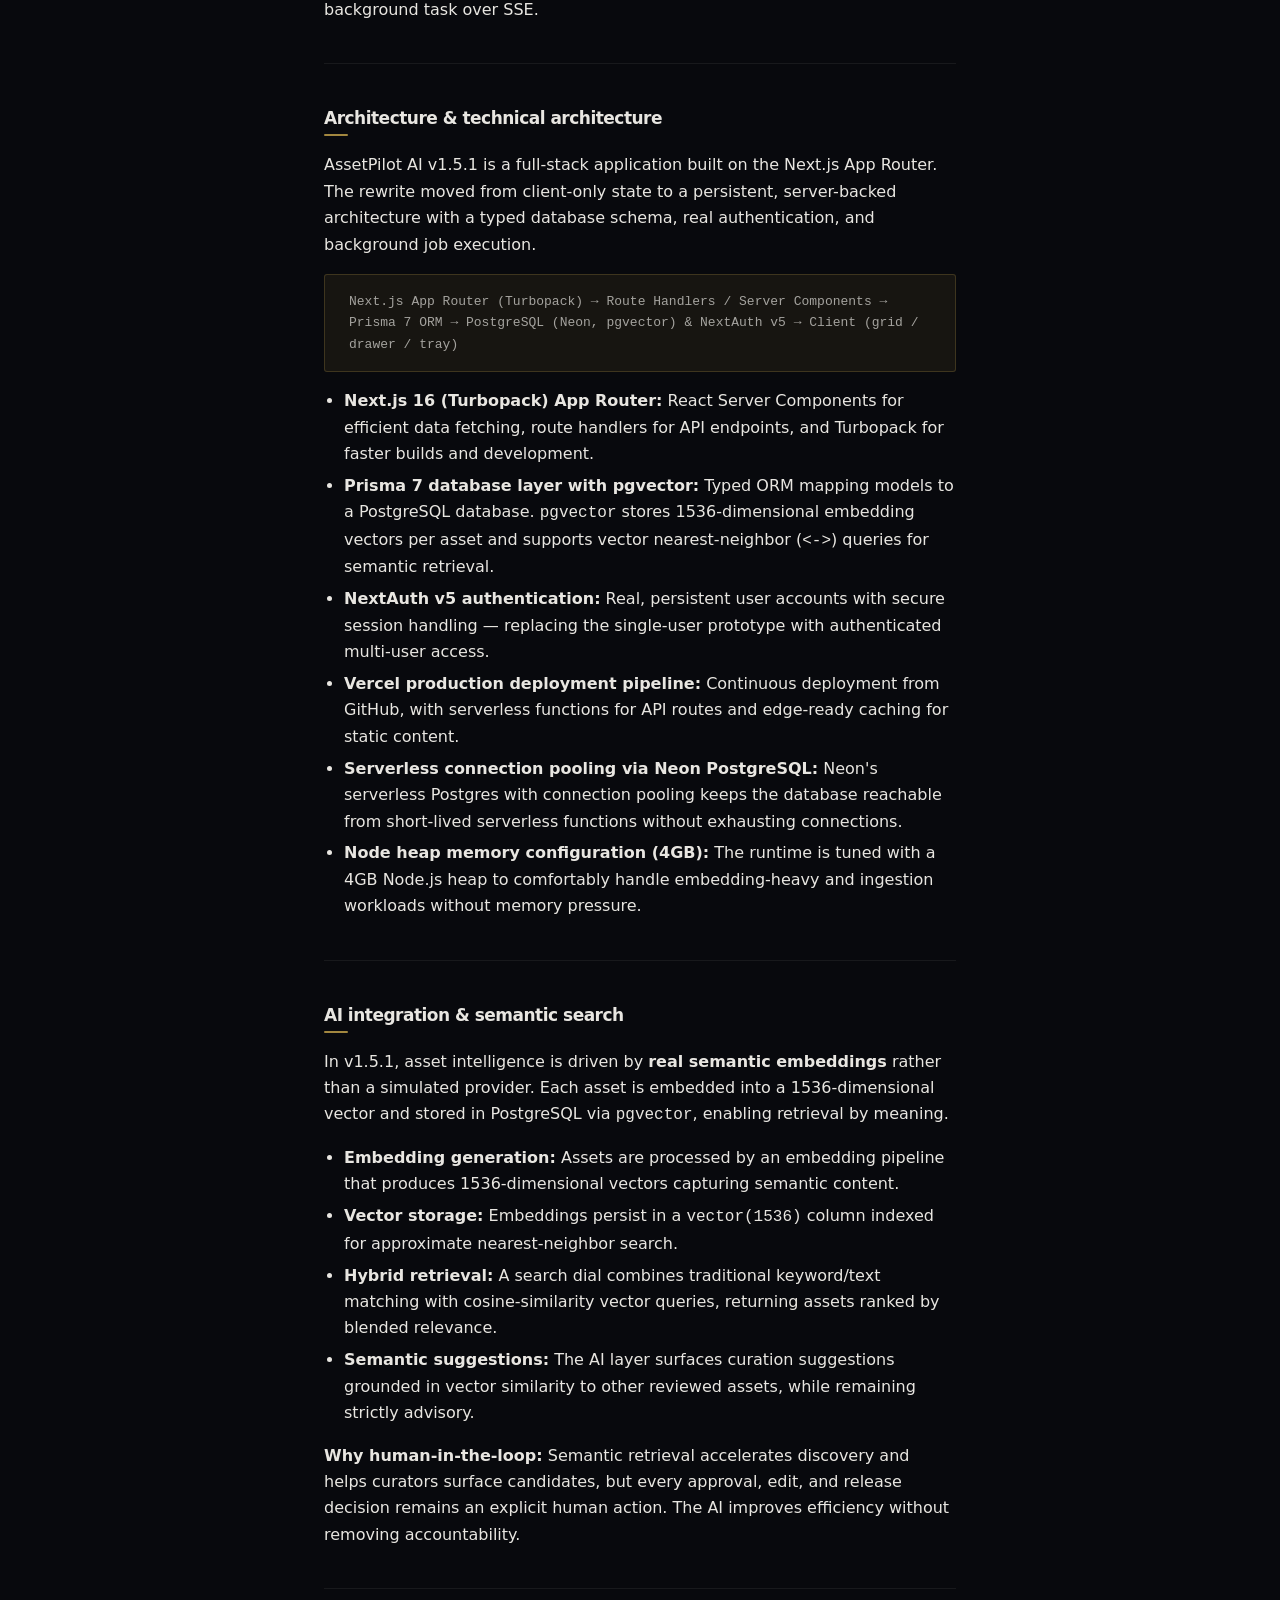
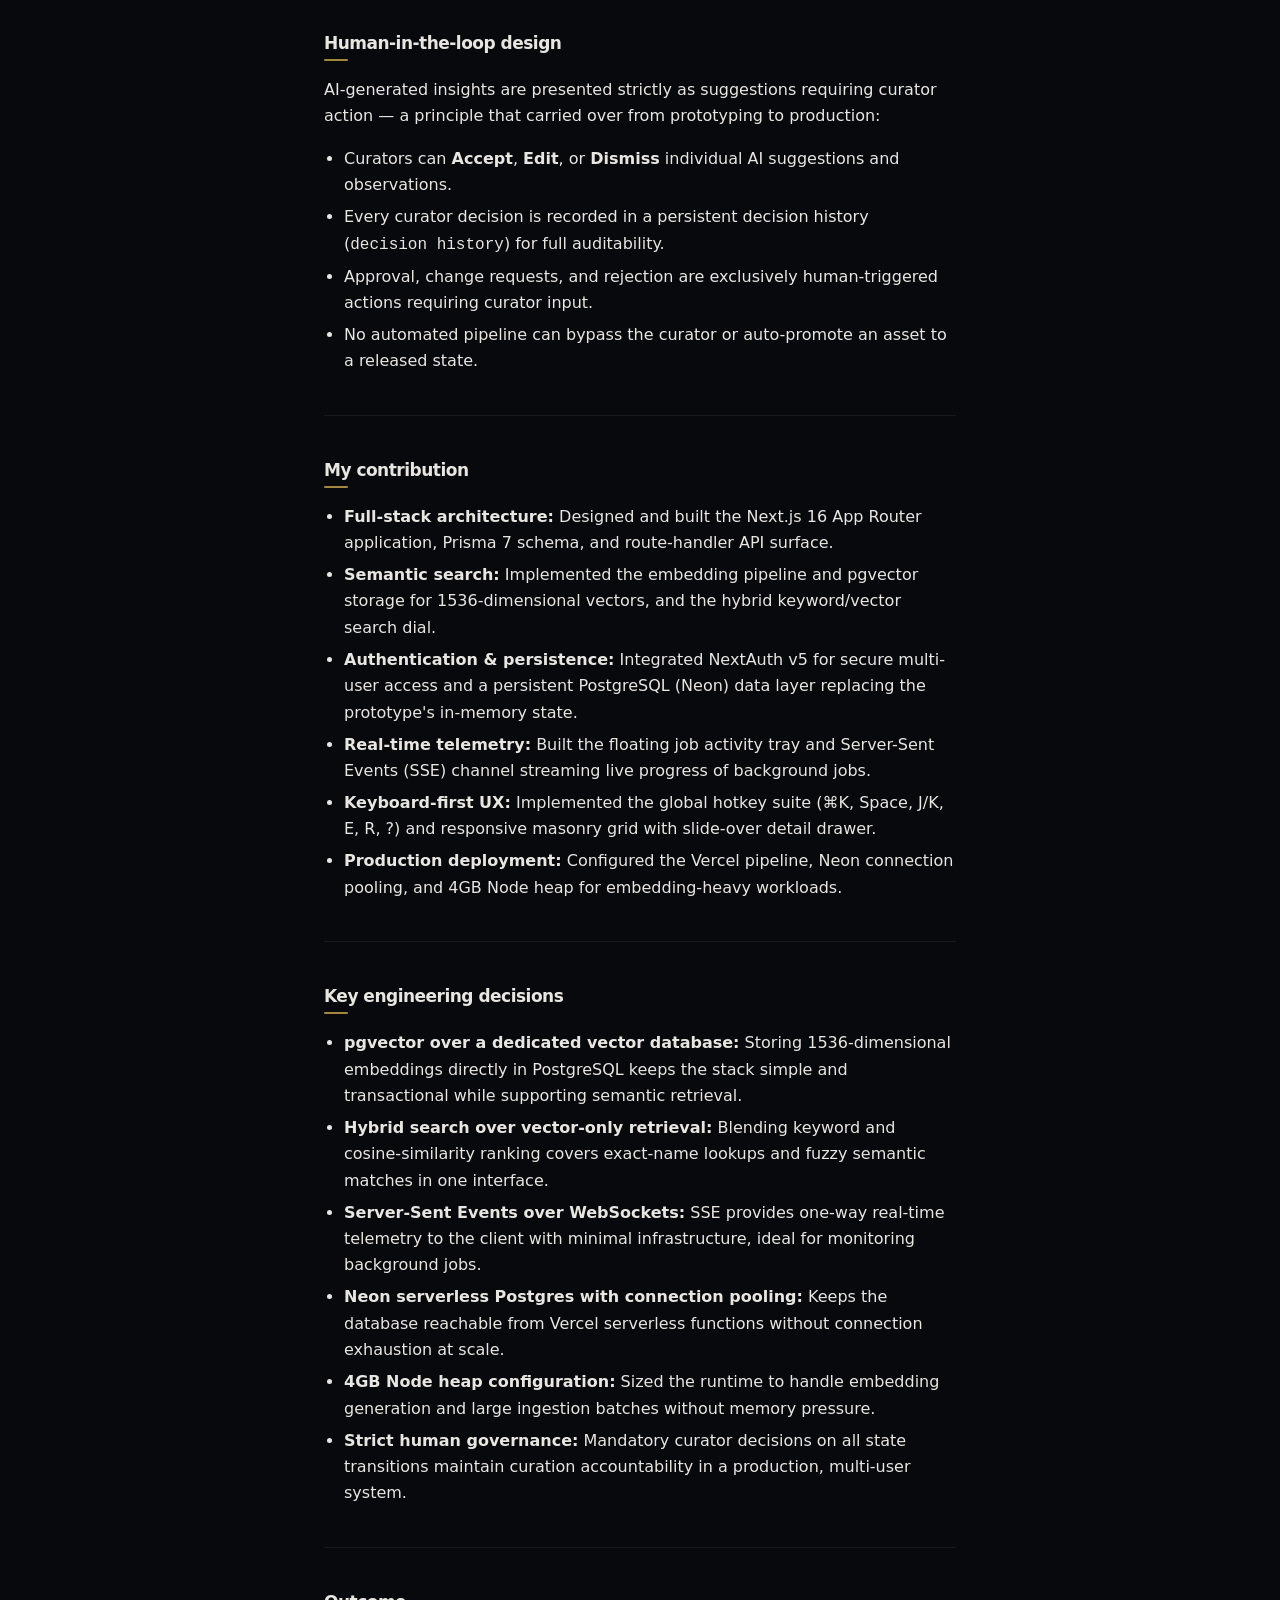
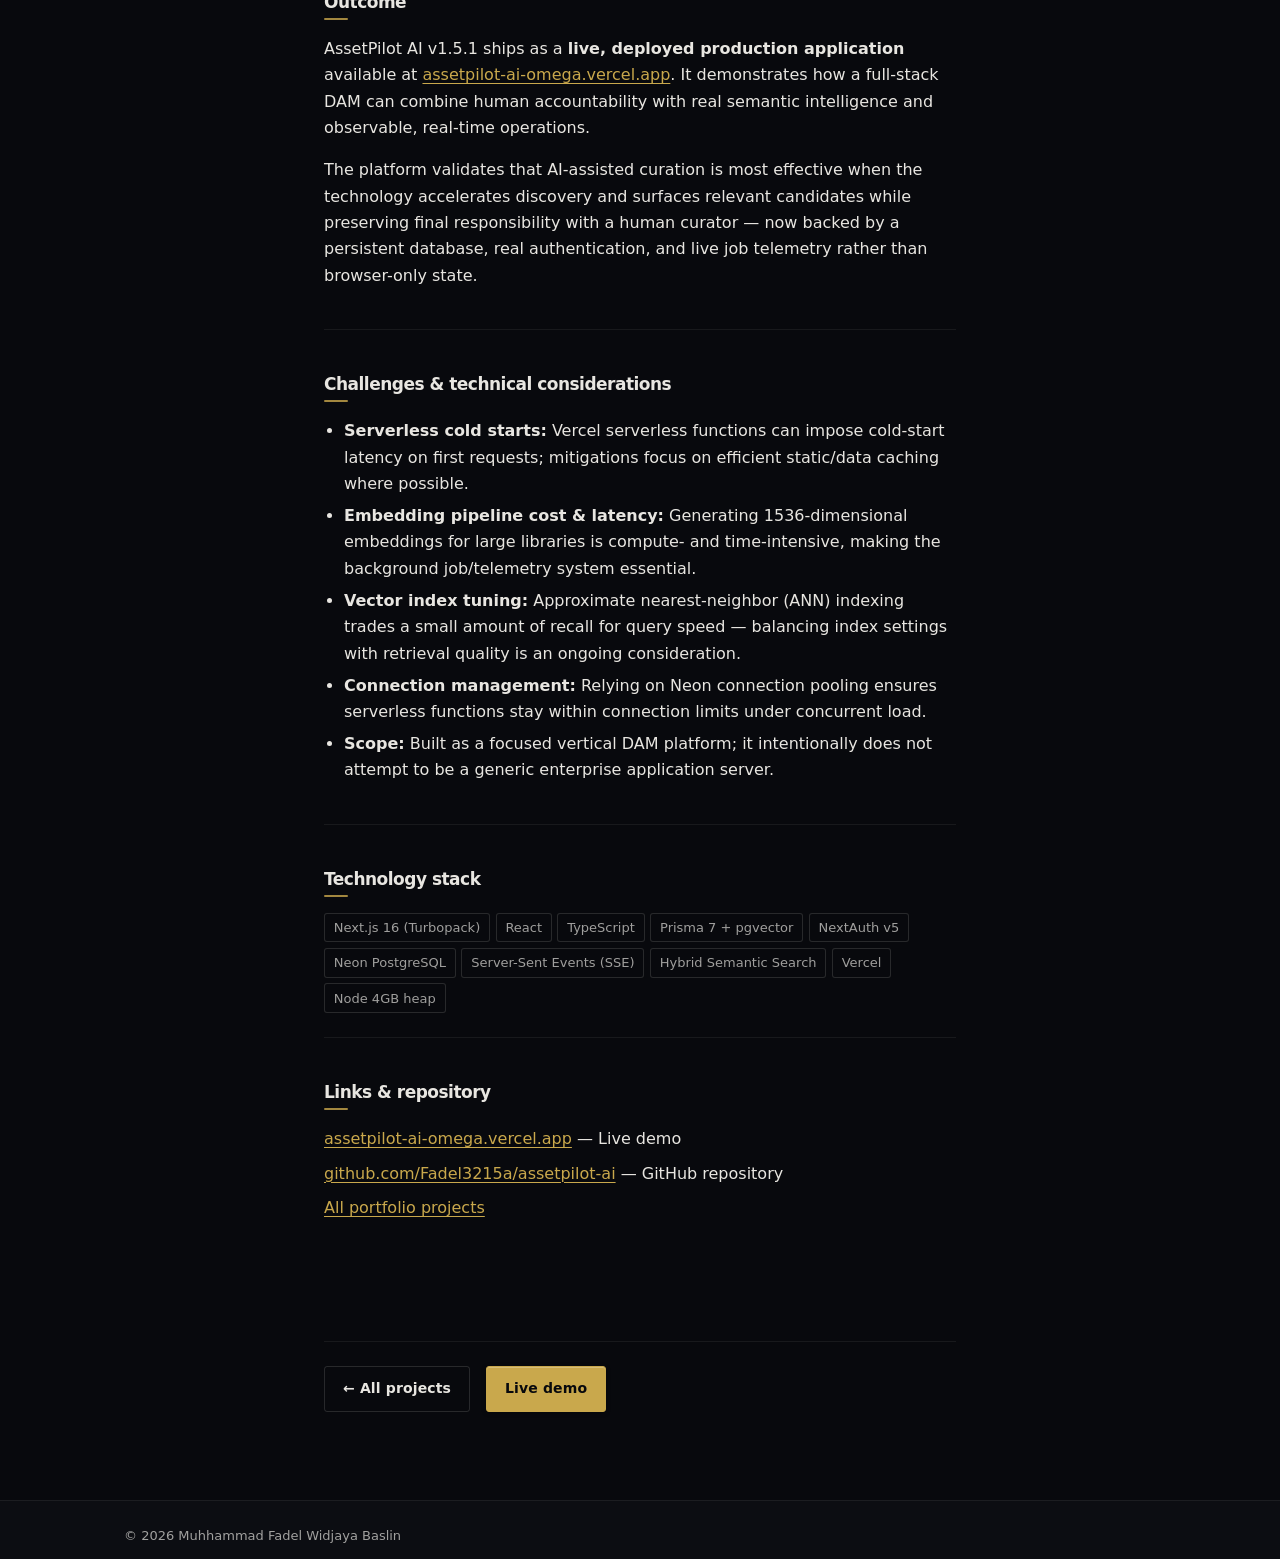
==== commit 3fe2eb72: "Stage 2: Detailed AssetPilot AI v1.5.1 Case Study Overhaul" ====
--- a/projects/assetpilot-ai/index.html
+++ b/projects/assetpilot-ai/index.html
@@ -3,8 +3,8 @@
 <head>
   <meta charset="UTF-8">
   <meta name="viewport" content="width=device-width, initial-scale=1.0">
-  <meta name="description" content="AssetPilot AI v1.5.1 — AI-assisted digital asset management platform with masonry grid, hybrid search (pgvector), and real-time SSE telemetry. Built on Next.js 16 and Prisma 7.">
-  <title>AssetPilot AI v1.5.1 — Digital Asset Management | Fadel Widjaya</title>
+  <meta name="description" content="AssetPilot AI v1.5.1 — a live AI-assisted digital asset management platform with human-in-the-loop curation, hybrid semantic search (pgvector), and real-time SSE job telemetry. Built on Next.js 16 (Turbopack), Prisma 7, and NextAuth v5.">
+  <title>AssetPilot AI v1.5.1 — Live Digital Asset Management Platform | Fadel Widjaya</title>
   <link rel="stylesheet" href="../../css/style.css">
 </head>
 <body class="case-study-page">
@@ -22,12 +22,13 @@
   <main id="main" class="case-study">
     <article class="container narrow">
       <header class="case-study-header">
-        <p class="card-label">AI · Digital Asset Management</p>
+        <p class="card-label">AI · Digital Asset Management · Live Product</p>
         <h1>AssetPilot AI v1.5.1 <span class="live-badge">Live</span></h1>
         <p class="lead">
-          A deployed AI-assisted digital asset management platform with a masonry asset grid,
-          hybrid search over semantic embeddings (pgvector), and real-time telemetry —
-          built on Next.js 16 (Turbopack) and Prisma 7.
+          A production-grade, live AI-assisted digital asset management platform. AssetPilot AI
+          combines human-in-the-loop curation, hybrid semantic vector search over 1536-dimensional
+          embeddings, and real-time job execution telemetry — built on Next.js 16 (Turbopack),
+          Prisma 7 + pgvector, and NextAuth v5, deployed on Vercel.
         </p>
         <p>
           <a class="btn btn-primary" href="https://assetpilot-ai-omega.vercel.app/" target="_blank" rel="noopener noreferrer">Live demo</a>
@@ -39,21 +40,24 @@
       <section aria-labelledby="overview-heading">
         <h2 id="overview-heading">Overview</h2>
         <p>
-          AssetPilot AI is a browser-based engineering prototype for organizing, evaluating, and
-          curating digital creative assets. It models a structured operational workflow:
+          AssetPilot AI v1.5.1 is a <strong>live, deployed</strong> digital asset management platform
+          built to make AI-assisted curation accountable and observable. It is not a demo only in the
+          browser — it runs as a full-stack application with a persistent database, real authentication,
+          semantic search, and real-time background job execution.
         </p>
         <div class="crdl-flow" aria-label="Asset curation lifecycle">
           <p class="crdl-flow-steps">
-            Asset ingestion → Metadata extraction → Quality &amp; health checks → Discovery &amp; duplicate detection → Simulated AI analysis → Human curator review → Comparison → Decision → Production readiness
+            Ingestion → Metadata extraction → Hybrid search (keyword + semantic) → AI-assisted curation → Human decision → Live job telemetry
           </p>
         </div>
         <p>
-          The project applies operational process discipline to digital asset operations: establishing
-          clear verification gates, structured data capture, quality standards, and feedback loops.
-          Rather than functioning as a commercial enterprise DAM or physical inventory tool, AssetPilot
-          focuses on workflow integrity, human-in-the-loop interaction patterns, and a swappable
-          AI-provider architecture.
-        </p>
+          The core value proposition rests on three pillars:
+        </p>
+        <ul>
+          <li><strong>Human-in-the-loop curation.</strong> AI suggests classifications, observations, and metadata — but every release decision requires explicit curator action. No automated pipeline can override human judgment.</li>
+          <li><strong>Semantic vector search.</strong> Assets are embedded into 1536-dimensional vectors stored in pgvector. A hybrid search dial blends traditional keyword matching with cosine-similarity retrieval so users find assets by <em>meaning</em>, not just by text.</li>
+          <li><strong>Real-time job execution telemetry.</strong> Long-running background jobs (embedding generation, ingestion pipelines) stream progress live to the client over Server-Sent Events (SSE) — giving operators a real-time view of every task as it runs.</li>
+        </ul>
       </section>
 
       <!-- Problem -->
@@ -83,65 +87,93 @@
           AssetPilot is built on a single operating principle: <strong>"AI suggests. You decide."</strong>
         </p>
         <p>
-          The architecture deliberately separates core application logic from intelligence providers
-          and human oversight:
+          Moving from prototype to a live v1.5.1 release meant rebuilding around a real, persistent
+          stack while keeping the curation discipline intact. The architecture separates core
+          application logic, data persistence, intelligence, and human oversight:
         </p>
         <ol>
-          <li><strong>Asset management logic:</strong> Ingestion, format inspection, version indexing, and state mutations.</li>
-          <li><strong>Quality &amp; health logic:</strong> Multi-factor completeness checklists, dimension checks, and readiness scoring.</li>
-          <li><strong>Discovery &amp; comparison logic:</strong> Multi-attribute duplicate candidate detection and keyword/tag relation scoring.</li>
-          <li><strong>AI provider abstraction:</strong> Clean interface boundary isolating analytical inference from UI presentation.</li>
-          <li><strong>Human review &amp; decision-making:</strong> Mandatory curator approval, quality scoring, and feedback logging.</li>
+          <li><strong>Full-stack application layer:</strong> Next.js 16 App Router (Turbopack) with React Server Components for data-fetching performance and a clean route-based API structure.</li>
+          <li><strong>Persistent data layer:</strong> Prisma 7 ORM backed by PostgreSQL (Neon), with <code>pgvector</code> for semantic embeddings and NextAuth v5 for authenticated multi-user access.</li>
+          <li><strong>Search &amp; retrieval:</strong> A hybrid search dial that fuses keyword matching with cosine-similarity over 1536-dimensional vector embeddings.</li>
+          <li><strong>Human review &amp; decision-making:</strong> Mandatory curator approval, decision history, and feedback logging preserved across the rewrite.</li>
+          <li><strong>Observability:</strong> A floating job activity tray streams real-time progress from background tasks over Server-Sent Events.</li>
         </ol>
       </section>
 
       <!-- Product / Solution -->
       <section aria-labelledby="features-heading">
-        <h2 id="features-heading">Product &amp; capabilities</h2>
+        <h2 id="features-heading">Key feature breakdown</h2>
         <div class="feature-groups">
           <article class="feature-group">
-            <h3>Asset ingestion &amp; metadata</h3>
-            <ul class="tag-list tag-list--wrap">
-              <li>Drag-and-drop &amp; file-picker upload</li>
-              <li>Client-side File API metadata extraction</li>
-              <li>Image dimensions &amp; media duration parsing</li>
-              <li>Multi-version management &amp; version switching</li>
-              <li>Metadata editor with live completeness metrics</li>
-              <li>Multi-type support (images, video, audio, 3D, generic)</li>
-            </ul>
-          </article>
-          <article class="feature-group">
-            <h3>Quality, discovery &amp; health</h3>
-            <ul class="tag-list tag-list--wrap">
-              <li>5-point real-time asset health panel</li>
-              <li>Metadata-based duplicate candidate detection</li>
-              <li>Weighted related asset discovery</li>
-              <li>Curator quality checklist (0–100 score)</li>
-              <li>Mandatory decision notes for rejections/changes</li>
-              <li>Production-readiness criteria verification gate</li>
-            </ul>
-          </article>
-          <article class="feature-group">
-            <h3>Simulated AI assistance</h3>
-            <ul class="tag-list tag-list--wrap">
-              <li>Deterministic tag suggestions</li>
-              <li>Collection alignment suggestions</li>
-              <li>Quality &amp; metadata observations</li>
-              <li>Asset strengths &amp; potential issues summary</li>
-              <li>Side-by-side comparison summary</li>
-              <li>Production readiness recommendation</li>
-            </ul>
-          </article>
-          <article class="feature-group">
-            <h3>Curator control &amp; operations</h3>
-            <ul class="tag-list tag-list--wrap">
-              <li>Human review queue &amp; dedicated workspace</li>
-              <li>Accept / edit / dismiss suggestion actions</li>
-              <li>Side-by-side asset comparison workspace</li>
-              <li>Bulk asset tagging &amp; collection moves</li>
-              <li>Full decision audit history</li>
-              <li>AI feedback telemetry tracking</li>
-            </ul>
+            <h3>Masonry asset grid</h3>
+            <ul class="tag-list tag-list--wrap">
+              <li>Responsive multi-column layout</li>
+              <li>Adapts column count to viewport width</li>
+              <li>Instant quick-view triggers on interaction</li>
+              <li>Variable-height tiles preserve aspect ratio</li>
+              <li>Keyboard-first grid navigation</li>
+            </ul>
+            <p class="placeholder-note">
+              A fluid masonry layout that reflows dynamically, offering a fast, scan-friendly asset
+              library with one-click quick view.
+            </p>
+          </article>
+          <article class="feature-group">
+            <h3>Hybrid search dial</h3>
+            <ul class="tag-list tag-list--wrap">
+              <li>Keyword + vector retrieval fusion</li>
+              <li>Cosine-similarity over 1536-dim embeddings</li>
+              <li>Adjustable keyword / semantic balance</li>
+              <li>pgvector nearest-neighbor queries</li>
+              <li>Finds assets by meaning, not just text</li>
+            </ul>
+            <p class="placeholder-note">
+              A unified search interface blending lexical matching with dense vector retrieval so
+              results reflect semantic intent.
+            </p>
+          </article>
+          <article class="feature-group">
+            <h3>Slide-over asset detail drawer</h3>
+            <ul class="tag-list tag-list--wrap">
+              <li>Tabbed inspector panel</li>
+              <li>Metadata tab</li>
+              <li>Renditions tab</li>
+              <li>Decision history tab</li>
+              <li>Opens without leaving the grid context</li>
+            </ul>
+            <p class="placeholder-note">
+              A slide-over drawer exposing structured tabs for inspecting metadata, renditions, and
+              the full decision trail of any asset.
+            </p>
+          </article>
+          <article class="feature-group">
+            <h3>Floating job activity tray</h3>
+            <ul class="tag-list tag-list--wrap">
+              <li>Real-time progress monitoring</li>
+              <li>Powered by Server-Sent Events (SSE)</li>
+              <li>Live status for background jobs</li>
+              <li>Embedding and ingestion pipeline visibility</li>
+              <li>Dismissible, non-blocking overlay</li>
+            </ul>
+            <p class="placeholder-note">
+              A persistent floating tray that streams live progress of background jobs to the client,
+              giving operators real-time execution telemetry.
+            </p>
+          </article>
+          <article class="feature-group">
+            <h3>Hotkey suite</h3>
+            <ul class="tag-list tag-list--wrap">
+              <li><code>⌘K</code> — open search</li>
+              <li><code>Space</code> — quick view preview</li>
+              <li><code>J</code> / <code>K</code> — next / previous</li>
+              <li><code>E</code> — edit asset</li>
+              <li><code>R</code> — open renditions</li>
+              <li><code>?</code> — keyboard shortcuts help</li>
+            </ul>
+            <p class="placeholder-note">
+              A global keyboard shortcut suite enabling fast, keyboard-first navigation without
+              leaving the grid.
+            </p>
           </article>
         </div>
       </section>
@@ -149,7 +181,7 @@
       <!-- Workflow -->
       <section aria-labelledby="workflow-heading">
         <h2 id="workflow-heading">Workflow</h2>
-        <div class="workflow-viz" aria-label="AssetPilot curation workflow">
+        <div class="workflow-viz" aria-label="AssetPilot v1.5.1 workflow">
           <ol class="workflow-steps">
             <li class="workflow-step">
               <span class="workflow-step-label">01</span>
@@ -161,84 +193,80 @@
             </li>
             <li class="workflow-step">
               <span class="workflow-step-label">03</span>
-              <span class="workflow-step-text">Quality &amp; health</span>
+              <span class="workflow-step-text">Embedding generation</span>
             </li>
             <li class="workflow-step">
               <span class="workflow-step-label">04</span>
-              <span class="workflow-step-text">Discovery &amp; duplicates</span>
+              <span class="workflow-step-text">Hybrid search indexing</span>
             </li>
             <li class="workflow-step">
               <span class="workflow-step-label">05</span>
-              <span class="workflow-step-text">Simulated AI analysis</span>
+              <span class="workflow-step-text">AI-assisted curation</span>
             </li>
             <li class="workflow-step">
               <span class="workflow-step-label">06</span>
-              <span class="workflow-step-text">Human review</span>
+              <span class="workflow-step-text">Human review &amp; decision</span>
             </li>
             <li class="workflow-step">
               <span class="workflow-step-label">07</span>
-              <span class="workflow-step-text">Comparison</span>
-            </li>
-            <li class="workflow-step">
+              <span class="workflow-step-text">Decision history recorded</span>
+            </li>
+            <li class="workflow-step workflow-step--final">
               <span class="workflow-step-label">08</span>
-              <span class="workflow-step-text">Curator decision</span>
-            </li>
-            <li class="workflow-step workflow-step--final">
-              <span class="workflow-step-label">09</span>
-              <span class="workflow-step-text">Production ready</span>
+              <span class="workflow-step-text">Live telemetry &amp; release</span>
             </li>
           </ol>
         </div>
         <p>
-          Assets move from initial drag-and-drop ingestion through client-side property extraction,
-          automated quality scoring, duplicate candidate detection, and assistive analysis before
-          reaching the curator review queue. After curator evaluation or side-by-side comparison,
-          assets satisfying all 5 production criteria are released to the production-ready catalog.
+          Assets move through ingestion and metadata extraction, then an embedding pipeline generates
+          semantic vectors. Once indexed, the hybrid search dial makes assets discoverable by both text
+          and meaning. AI surfaces curation suggestions, the curator makes the final decision, the
+          decision is persisted to history, and a floating job activity tray streams real-time progress
+          of every background task over SSE.
         </p>
       </section>
 
       <!-- Architecture -->
       <section aria-labelledby="architecture-heading">
-        <h2 id="architecture-heading">Architecture &amp; system design</h2>
-        <p>
-          AssetPilot AI is implemented as a client-side web application using Next.js App Router,
-          TypeScript, and React Context for centralized in-memory state management:
-        </p>
-        <div class="crdl-flow" aria-label="AI provider architecture boundary">
+        <h2 id="architecture-heading">Architecture &amp; technical architecture</h2>
+        <p>
+          AssetPilot AI v1.5.1 is a full-stack application built on the Next.js App Router. The
+          rewrite moved from client-only state to a persistent, server-backed architecture with a
+          typed database schema, real authentication, and background job execution.
+        </p>
+        <div class="crdl-flow" aria-label="Architecture data flow">
           <p class="crdl-flow-steps">
-            Asset Data / Metadata → AIAnalysisProvider (Interface) → AIAnalysisResult → UI &amp; Curator Workspace
+            Next.js App Router (Turbopack) → Route Handlers / Server Components → Prisma 7 ORM → PostgreSQL (Neon, pgvector) &amp; NextAuth v5 → Client (grid / drawer / tray)
           </p>
         </div>
         <ul>
-          <li><strong>Central state store:</strong> <code>AssetsContext</code> coordinates asset collections, version histories, activity streams, comparison records, and AI feedback telemetry.</li>
-          <li><strong>Client-side media pipeline:</strong> Uses the browser <code>File</code> API to inspect MIME types, byte sizes, and file headers, dynamically mounting temporary <code>Blob</code> object URLs with managed lifecycle cleanup.</li>
-          <li><strong>Media renderers:</strong> Direct rendering for native image formats, HTML5 video, and audio players, with structured placeholder states for 3D model formats.</li>
-          <li><strong>AI provider boundary:</strong> The <code>AIAnalysisProvider</code> TypeScript interface decouples all UI components from analysis implementation details.</li>
+          <li><strong>Next.js 16 (Turbopack) App Router:</strong> React Server Components for efficient data fetching, route handlers for API endpoints, and Turbopack for faster builds and development.</li>
+          <li><strong>Prisma 7 database layer with pgvector:</strong> Typed ORM mapping models to a PostgreSQL database. <code>pgvector</code> stores 1536-dimensional embedding vectors per asset and supports vector nearest-neighbor (<code>&lt;-&gt;</code>) queries for semantic retrieval.</li>
+          <li><strong>NextAuth v5 authentication:</strong> Real, persistent user accounts with secure session handling — replacing the single-user prototype with authenticated multi-user access.</li>
+          <li><strong>Vercel production deployment pipeline:</strong> Continuous deployment from GitHub, with serverless functions for API routes and edge-ready caching for static content.</li>
+          <li><strong>Serverless connection pooling via Neon PostgreSQL:</strong> Neon's serverless Postgres with connection pooling keeps the database reachable from short-lived serverless functions without exhausting connections.</li>
+          <li><strong>Node heap memory configuration (4GB):</strong> The runtime is tuned with a 4GB Node.js heap to comfortably handle embedding-heavy and ingestion workloads without memory pressure.</li>
         </ul>
       </section>
 
       <!-- AI Integration -->
       <section aria-labelledby="ai-heading">
-        <h2 id="ai-heading">AI integration &amp; intelligence layer</h2>
-        <p>
-          To ensure technical transparency: the current implementation uses a <strong>simulated,
-          deterministic AI provider</strong> (<code>MockAIAnalysisProvider</code>). It does not connect
-          to external LLM endpoints, computer vision models, or vector databases.
-        </p>
-        <p>
-          Analysis outputs are computed deterministically from asset attributes:
-        </p>
-        <ul>
-          <li><strong>Tag recommendations:</strong> Derived by evaluating asset type mapping tables, collection taxonomy keywords, and AI-origin flags.</li>
-          <li><strong>Quality observations:</strong> Evaluated against completeness rules, version thresholds, and previous review statuses.</li>
-          <li><strong>Comparison summaries:</strong> Generated by computing score deltas, format differences, and metadata completeness ratios between paired assets.</li>
-          <li><strong>Readiness suggestions:</strong> Rule-based verification evaluating whether review decisions and metadata prerequisites align with release criteria.</li>
-        </ul>
-        <p>
-          <strong>Architectural value:</strong> By defining a formal <code>AIAnalysisProvider</code> contract,
-          the application decouples presentation components from the analysis source. A production implementation
-          can replace <code>MockAIAnalysisProvider</code> with a real multimodal inference provider (such as a
-          vision-language model or embedding service) without refactoring UI views or curation workflows.
+        <h2 id="ai-heading">AI integration &amp; semantic search</h2>
+        <p>
+          In v1.5.1, asset intelligence is driven by <strong>real semantic embeddings</strong> rather
+          than a simulated provider. Each asset is embedded into a 1536-dimensional vector and stored
+          in PostgreSQL via <code>pgvector</code>, enabling retrieval by meaning.
+        </p>
+        <ul>
+          <li><strong>Embedding generation:</strong> Assets are processed by an embedding pipeline that produces 1536-dimensional vectors capturing semantic content.</li>
+          <li><strong>Vector storage:</strong> Embeddings persist in a <code>vector(1536)</code> column indexed for approximate nearest-neighbor search.</li>
+          <li><strong>Hybrid retrieval:</strong> A search dial combines traditional keyword/text matching with cosine-similarity vector queries, returning assets ranked by blended relevance.</li>
+          <li><strong>Semantic suggestions:</strong> The AI layer surfaces curation suggestions grounded in vector similarity to other reviewed assets, while remaining strictly advisory.</li>
+        </ul>
+        <p>
+          <strong>Why human-in-the-loop:</strong> Semantic retrieval accelerates discovery and helps
+          curators surface candidates, but every approval, edit, and release decision remains an
+          explicit human action. The AI improves efficiency without removing accountability.
         </p>
       </section>
 
@@ -246,13 +274,14 @@
       <section aria-labelledby="hitl-heading">
         <h2 id="hitl-heading">Human-in-the-loop design</h2>
         <p>
-          AI-generated insights are presented strictly as suggestions requiring curator action:
-        </p>
-        <ul>
-          <li>Curators can <strong>Accept</strong>, <strong>Edit</strong>, or <strong>Dismiss</strong> individual tag suggestions and observations.</li>
-          <li>Curator responses are tracked as session telemetry (<code>aiStats</code>) to quantify interaction efficiency.</li>
-          <li>Approval, change requests, and rejection are exclusively human-triggered actions requiring curator notes.</li>
-          <li>No automated logic or AI suggestion can bypass the curator or auto-promote an asset to production status.</li>
+          AI-generated insights are presented strictly as suggestions requiring curator action —
+          a principle that carried over from prototyping to production:
+        </p>
+        <ul>
+          <li>Curators can <strong>Accept</strong>, <strong>Edit</strong>, or <strong>Dismiss</strong> individual AI suggestions and observations.</li>
+          <li>Every curator decision is recorded in a persistent decision history (<code>decision history</code>) for full auditability.</li>
+          <li>Approval, change requests, and rejection are exclusively human-triggered actions requiring curator input.</li>
+          <li>No automated pipeline can bypass the curator or auto-promote an asset to a released state.</li>
         </ul>
       </section>
 
@@ -260,12 +289,12 @@
       <section aria-labelledby="contribution-heading">
         <h2 id="contribution-heading">My contribution</h2>
         <ul>
-          <li><strong>Workflow &amp; domain modeling:</strong> Designed the multi-stage asset curation lifecycle, mapping operational verification principles into a digital product architecture.</li>
-          <li><strong>AI provider architecture:</strong> Structured the TypeScript provider interface boundary to isolate analytical logic from presentation layers.</li>
-          <li><strong>Deterministic analysis engine:</strong> Implemented the algorithms for tag generation, observations, and side-by-side comparison summaries.</li>
-          <li><strong>Discovery &amp; duplicate algorithms:</strong> Built multi-attribute duplicate candidate detection and weighted relationship scoring based on metadata overlap.</li>
-          <li><strong>Quality &amp; release gates:</strong> Implemented the 5-point asset health scoring model and production-readiness criteria evaluation.</li>
-          <li><strong>Interactive curation UI:</strong> Built the review workspace, side-by-side comparison interface, and feedback telemetry logging.</li>
+          <li><strong>Full-stack architecture:</strong> Designed and built the Next.js 16 App Router application, Prisma 7 schema, and route-handler API surface.</li>
+          <li><strong>Semantic search:</strong> Implemented the embedding pipeline and pgvector storage for 1536-dimensional vectors, and the hybrid keyword/vector search dial.</li>
+          <li><strong>Authentication &amp; persistence:</strong> Integrated NextAuth v5 for secure multi-user access and a persistent PostgreSQL (Neon) data layer replacing the prototype's in-memory state.</li>
+          <li><strong>Real-time telemetry:</strong> Built the floating job activity tray and Server-Sent Events (SSE) channel streaming live progress of background jobs.</li>
+          <li><strong>Keyboard-first UX:</strong> Implemented the global hotkey suite (⌘K, Space, J/K, E, R, ?) and responsive masonry grid with slide-over detail drawer.</li>
+          <li><strong>Production deployment:</strong> Configured the Vercel pipeline, Neon connection pooling, and 4GB Node heap for embedding-heavy workloads.</li>
         </ul>
       </section>
 
@@ -273,11 +302,12 @@
       <section aria-labelledby="decisions-heading">
         <h2 id="decisions-heading">Key engineering decisions</h2>
         <ul>
-          <li><strong>Provider boundary over hardcoded logic:</strong> Introducing the <code>AIAnalysisProvider</code> interface ensures the AI layer remains swappable for future real inference endpoints.</li>
-          <li><strong>Deterministic analysis for prototyping:</strong> Enabled complete end-to-end UX demonstration, repeatable testing, and zero external latency or API cost.</li>
-          <li><strong>Client-side state &amp; object URLs:</strong> Avoided complex server and storage infrastructure for a prototype by managing in-memory state and browser blob URL lifecycles directly.</li>
-          <li><strong>Rule-based multi-factor similarity:</strong> Delivered predictable, transparent duplicate and relation scoring using metadata fingerprints without requiring external vector database overhead.</li>
-          <li><strong>Strict human governance:</strong> Enforced mandatory human notes and checklist criteria on status transitions to maintain curation accountability.</li>
+          <li><strong>pgvector over a dedicated vector database:</strong> Storing 1536-dimensional embeddings directly in PostgreSQL keeps the stack simple and transactional while supporting semantic retrieval.</li>
+          <li><strong>Hybrid search over vector-only retrieval:</strong> Blending keyword and cosine-similarity ranking covers exact-name lookups and fuzzy semantic matches in one interface.</li>
+          <li><strong>Server-Sent Events over WebSockets:</strong> SSE provides one-way real-time telemetry to the client with minimal infrastructure, ideal for monitoring background jobs.</li>
+          <li><strong>Neon serverless Postgres with connection pooling:</strong> Keeps the database reachable from Vercel serverless functions without connection exhaustion at scale.</li>
+          <li><strong>4GB Node heap configuration:</strong> Sized the runtime to handle embedding generation and large ingestion batches without memory pressure.</li>
+          <li><strong>Strict human governance:</strong> Mandatory curator decisions on all state transitions maintain curation accountability in a production, multi-user system.</li>
         </ul>
       </section>
 
@@ -285,27 +315,29 @@
       <section aria-labelledby="outcome-heading">
         <h2 id="outcome-heading">Outcome</h2>
         <p>
-          The result is a functional engineering prototype that demonstrates how structured metadata,
-          deterministic asset intelligence, and an AI provider boundary can support a human-led digital
-          asset curation workflow.
-        </p>
-        <p>
-          AssetPilot successfully validates that AI-assisted tooling is most effective when architected as
-          a decision-support mechanism—accelerating cataloging and surfacing relevant observations while
-          preserving human responsibility for quality and release.
+          AssetPilot AI v1.5.1 ships as a <strong>live, deployed production application</strong>
+          available at
+          <a href="https://assetpilot-ai-omega.vercel.app/" target="_blank" rel="noopener noreferrer">assetpilot-ai-omega.vercel.app</a>.
+          It demonstrates how a full-stack DAM can combine human accountability with real semantic
+          intelligence and observable, real-time operations.
+        </p>
+        <p>
+          The platform validates that AI-assisted curation is most effective when the technology
+          accelerates discovery and surfaces relevant candidates while preserving final responsibility
+          with a human curator — now backed by a persistent database, real authentication, and live
+          job telemetry rather than browser-only state.
         </p>
       </section>
 
       <!-- Limitations -->
       <section aria-labelledby="limitations-heading">
-        <h2 id="limitations-heading">Challenges &amp; technical limitations</h2>
-        <ul>
-          <li><strong>In-memory session state:</strong> Uploaded assets, review decisions, and edits are stored in client memory and reset upon page refresh.</li>
-          <li><strong>No backend database or authentication:</strong> Operates as a single-curator client application without user accounts or persistent cloud storage.</li>
-          <li><strong>Simulated AI:</strong> Intelligence is deterministic and rule-based; it does not utilize trained machine learning models, computer vision, or external LLM APIs.</li>
-          <li><strong>Metadata-based similarity:</strong> Duplicate detection and related asset scoring match structured text and numeric attributes rather than perceptual visual hashes or neural embeddings.</li>
-          <li><strong>Media preview boundaries:</strong> Native rendering is supported for images, video, and audio; 3D formats use fallback visual placeholders rather than an interactive WebGL viewport.</li>
-          <li><strong>Scope:</strong> Designed as an engineering prototype to evaluate workflow and interaction patterns, not an enterprise commercial DAM.</li>
+        <h2 id="limitations-heading">Challenges &amp; technical considerations</h2>
+        <ul>
+          <li><strong>Serverless cold starts:</strong> Vercel serverless functions can impose cold-start latency on first requests; mitigations focus on efficient static/data caching where possible.</li>
+          <li><strong>Embedding pipeline cost &amp; latency:</strong> Generating 1536-dimensional embeddings for large libraries is compute- and time-intensive, making the background job/telemetry system essential.</li>
+          <li><strong>Vector index tuning:</strong> Approximate nearest-neighbor (ANN) indexing trades a small amount of recall for query speed — balancing index settings with retrieval quality is an ongoing consideration.</li>
+          <li><strong>Connection management:</strong> Relying on Neon connection pooling ensures serverless functions stay within connection limits under concurrent load.</li>
+          <li><strong>Scope:</strong> Built as a focused vertical DAM platform; it intentionally does not attempt to be a generic enterprise application server.</li>
         </ul>
       </section>
 
@@ -317,10 +349,12 @@
           <li>React</li>
           <li>TypeScript</li>
           <li>Prisma 7 + pgvector</li>
-          <li>Hybrid Search</li>
-          <li>Masonry Grid</li>
-          <li>Real-time SSE Telemetry</li>
+          <li>NextAuth v5</li>
+          <li>Neon PostgreSQL</li>
+          <li>Server-Sent Events (SSE)</li>
+          <li>Hybrid Semantic Search</li>
           <li>Vercel</li>
+          <li>Node 4GB heap</li>
         </ul>
       </section>
 
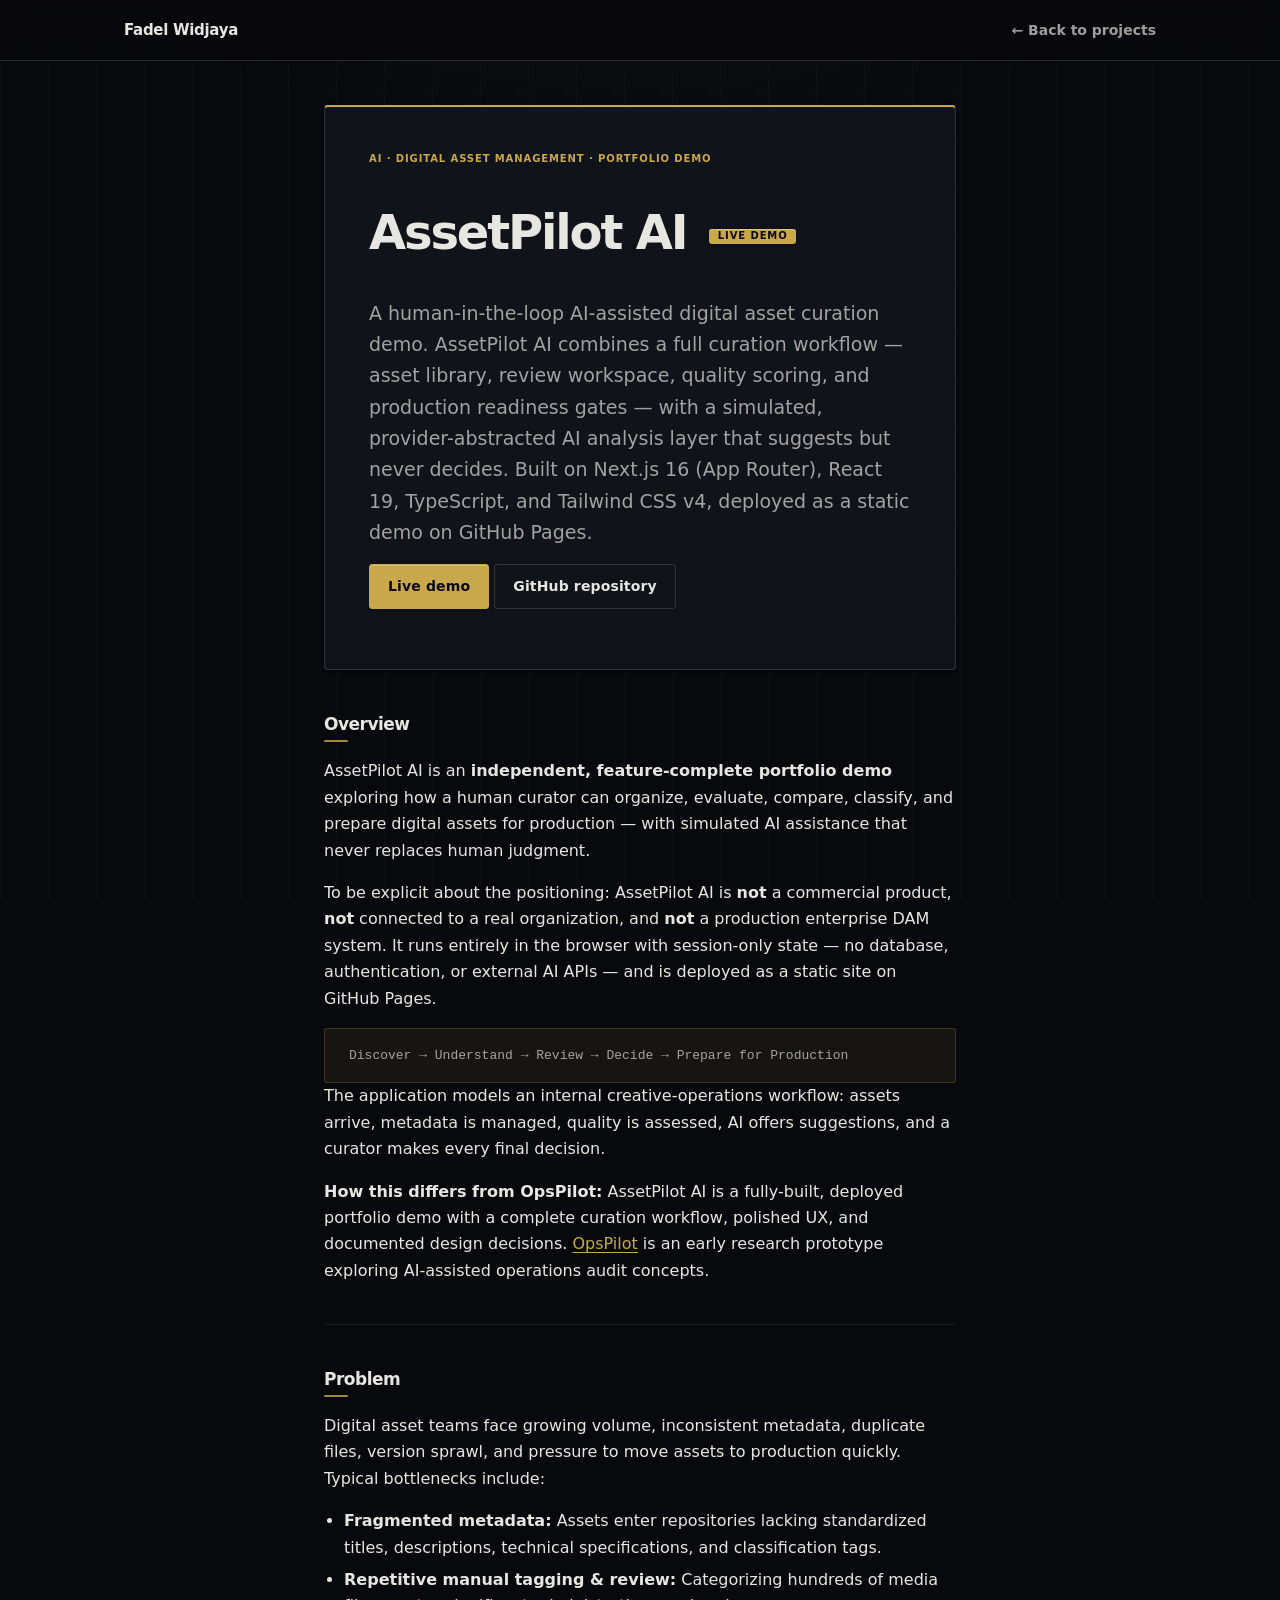
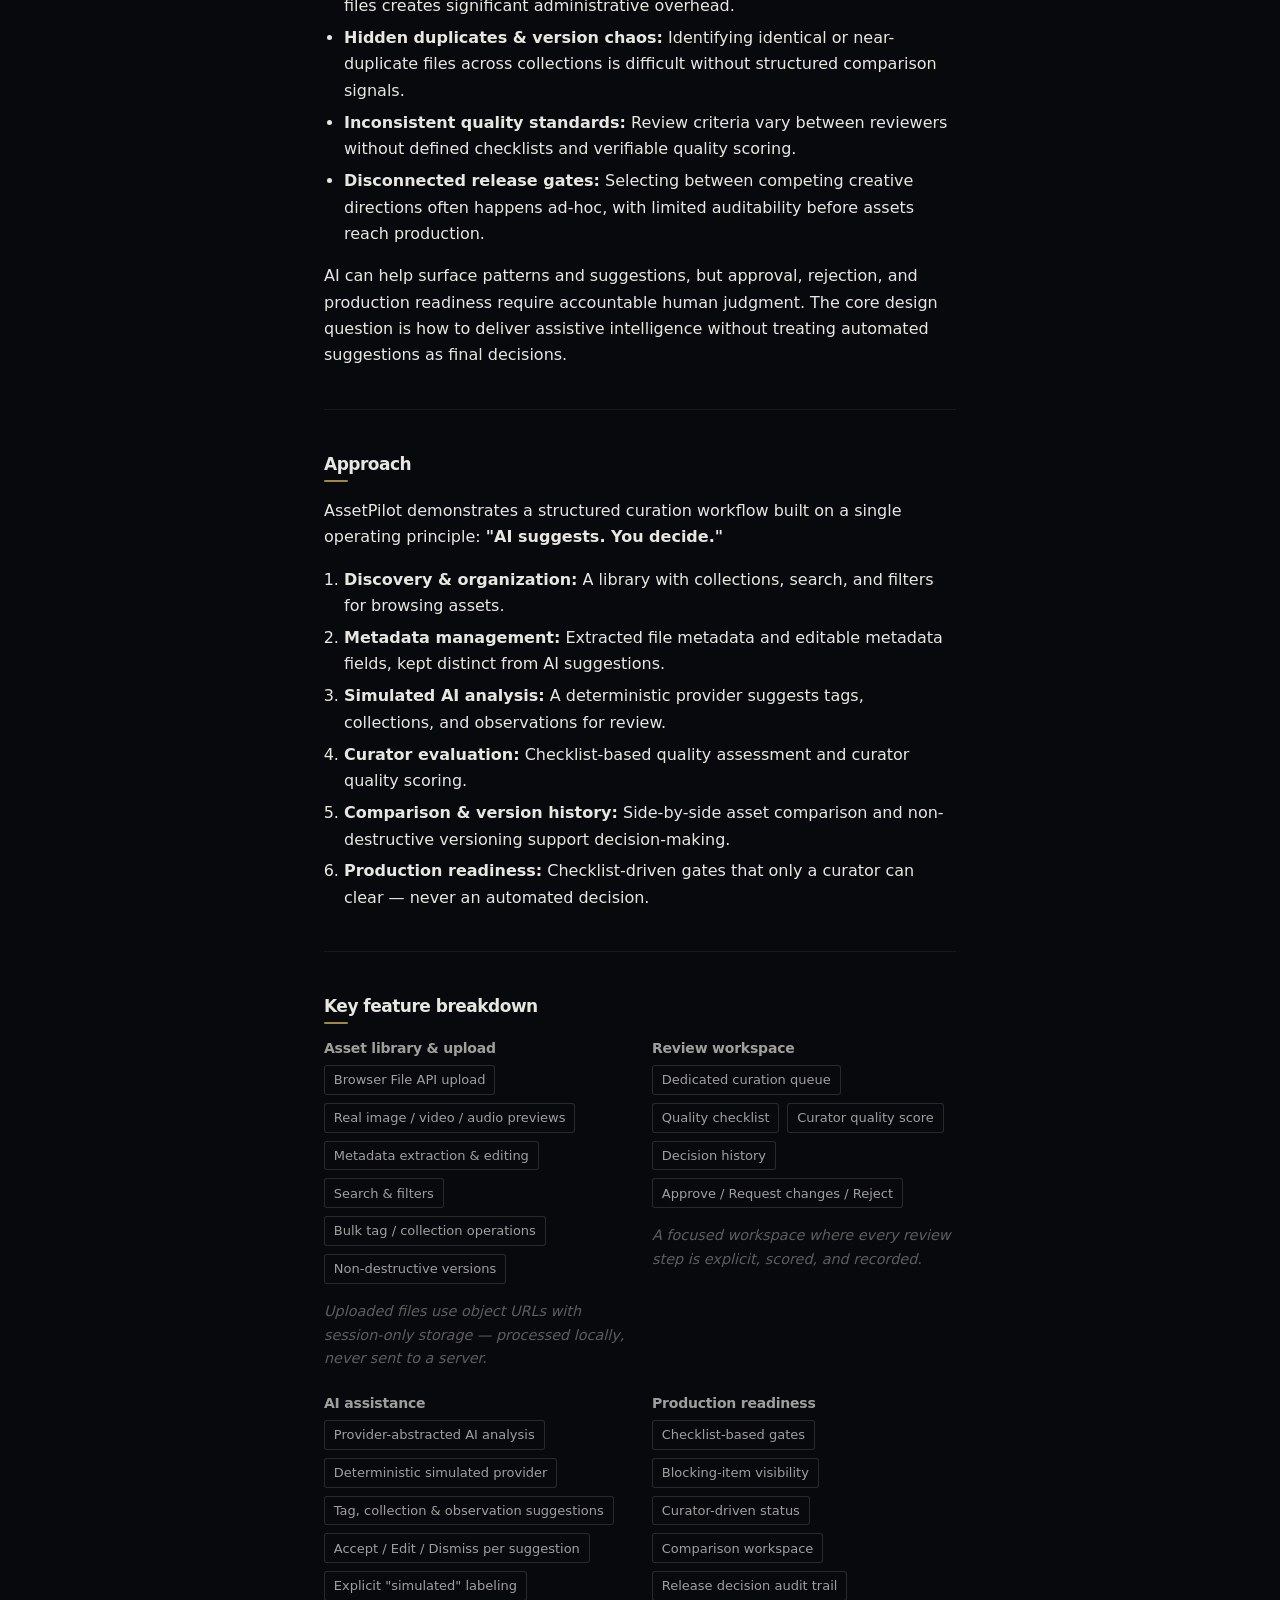
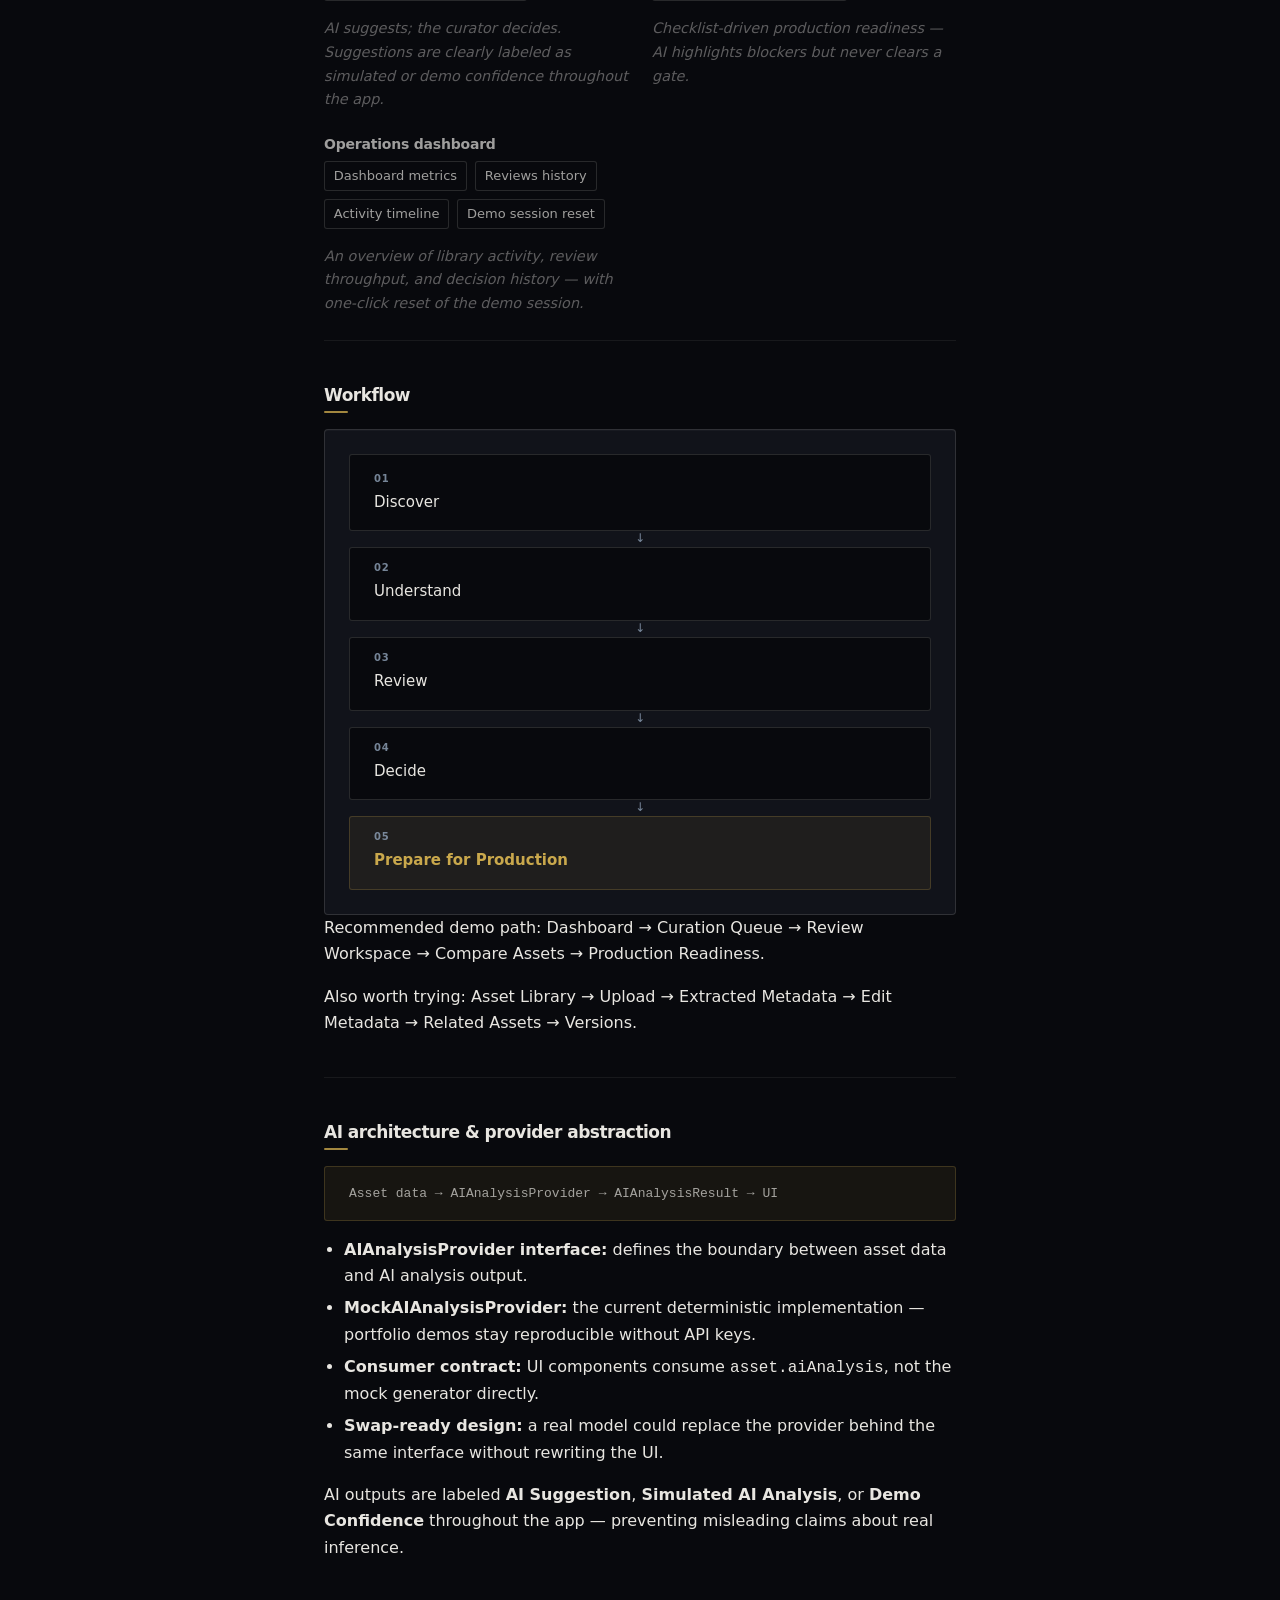
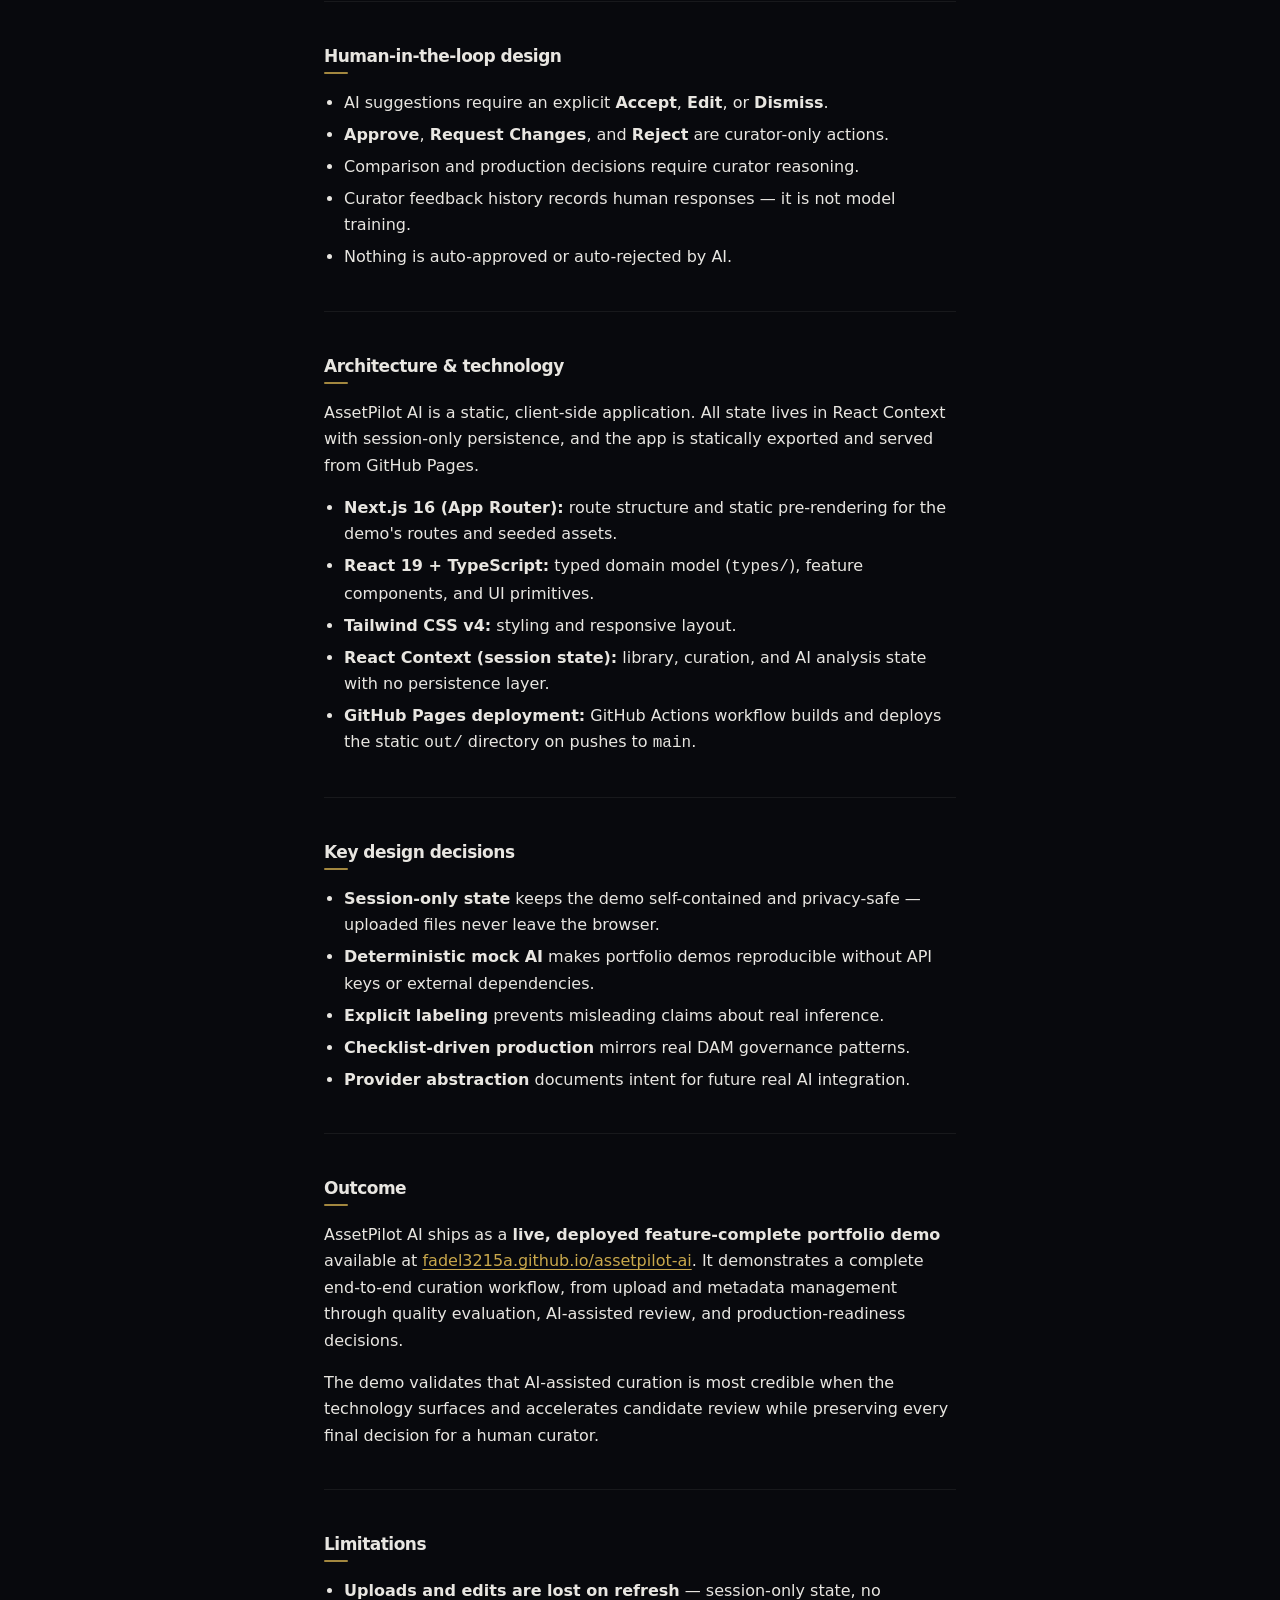
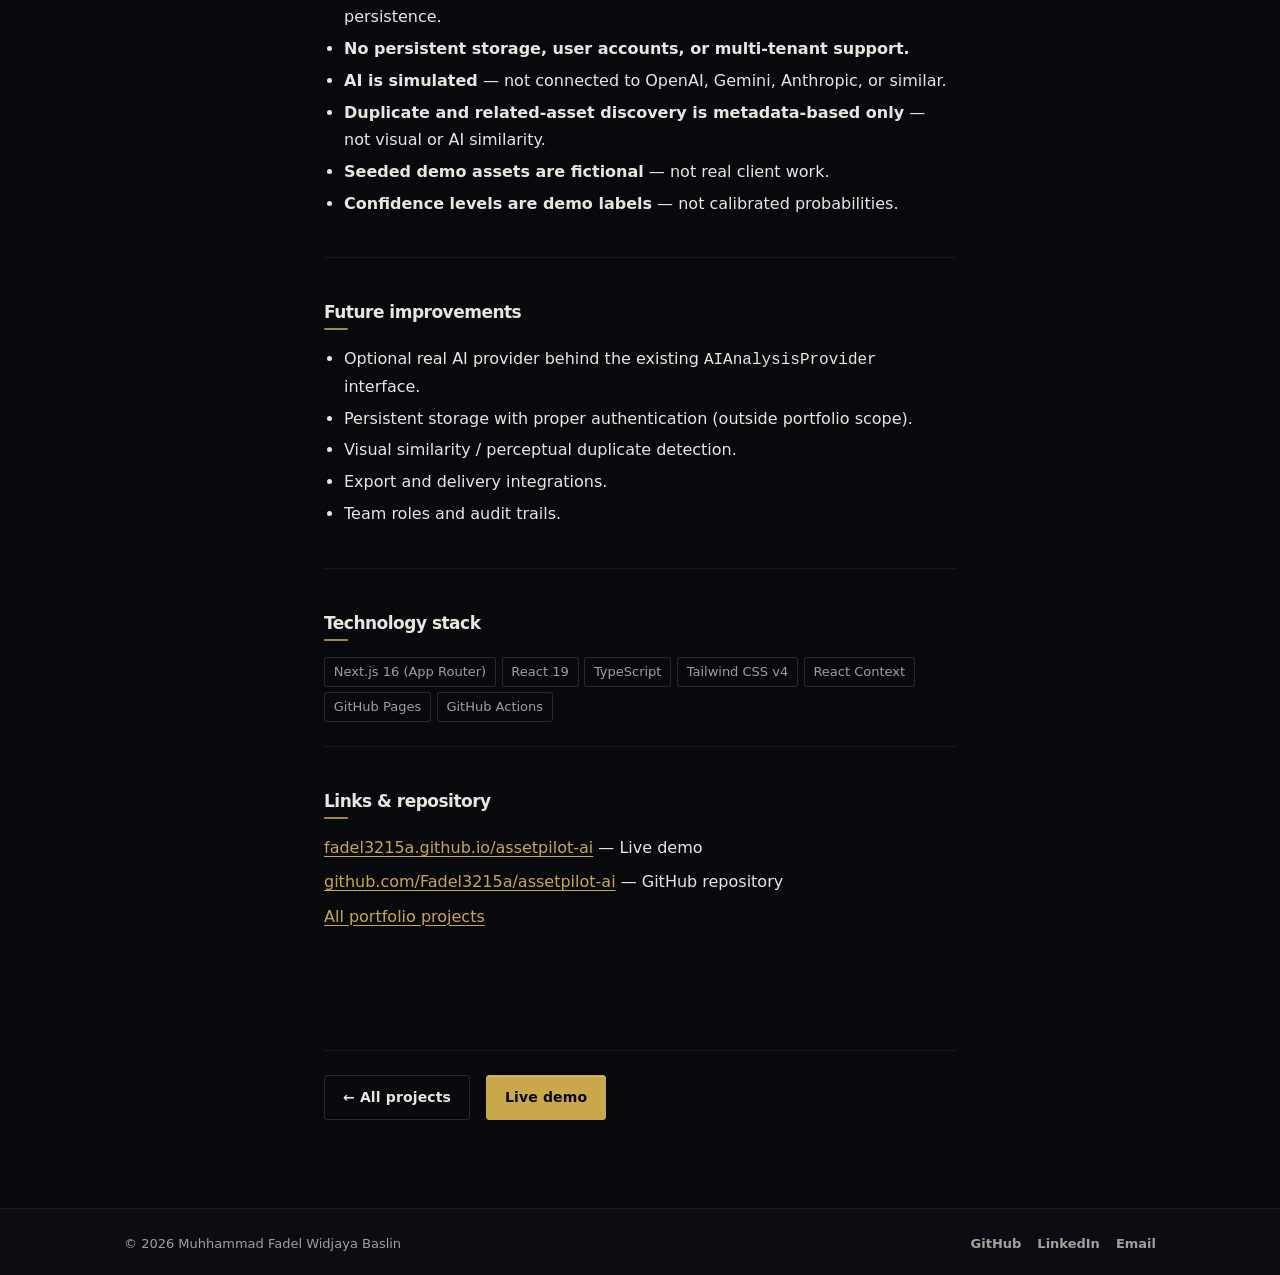
==== commit 817ade07: "Stage 3: Secondary Projects, Internal Links & Final Site Audit" ====
--- a/projects/assetpilot-ai/index.html
+++ b/projects/assetpilot-ai/index.html
@@ -3,8 +3,8 @@
 <head>
   <meta charset="UTF-8">
   <meta name="viewport" content="width=device-width, initial-scale=1.0">
-  <meta name="description" content="AssetPilot AI v1.5.1 — a live AI-assisted digital asset management platform with human-in-the-loop curation, hybrid semantic search (pgvector), and real-time SSE job telemetry. Built on Next.js 16 (Turbopack), Prisma 7, and NextAuth v5.">
-  <title>AssetPilot AI v1.5.1 — Live Digital Asset Management Platform | Fadel Widjaya</title>
+  <meta name="description" content="AssetPilot AI — a human-in-the-loop AI-assisted digital asset curation portfolio demo. Static GitHub Pages deployment with session-only state and a simulated, provider-abstracted AI analysis layer. Built on Next.js 16 (App Router), React 19, TypeScript, and Tailwind CSS v4.">
+  <title>AssetPilot AI — Digital Asset Curation Demo | Fadel Widjaya</title>
   <link rel="stylesheet" href="../../css/style.css">
 </head>
 <body class="case-study-page">
@@ -22,16 +22,17 @@
   <main id="main" class="case-study">
     <article class="container narrow">
       <header class="case-study-header">
-        <p class="card-label">AI · Digital Asset Management · Live Product</p>
-        <h1>AssetPilot AI v1.5.1 <span class="live-badge">Live</span></h1>
+        <p class="card-label">AI · Digital Asset Management · Portfolio Demo</p>
+        <h1>AssetPilot AI <span class="live-badge">Live Demo</span></h1>
         <p class="lead">
-          A production-grade, live AI-assisted digital asset management platform. AssetPilot AI
-          combines human-in-the-loop curation, hybrid semantic vector search over 1536-dimensional
-          embeddings, and real-time job execution telemetry — built on Next.js 16 (Turbopack),
-          Prisma 7 + pgvector, and NextAuth v5, deployed on Vercel.
-        </p>
-        <p>
-          <a class="btn btn-primary" href="https://assetpilot-ai-omega.vercel.app/" target="_blank" rel="noopener noreferrer">Live demo</a>
+          A human-in-the-loop AI-assisted digital asset curation demo. AssetPilot AI combines a
+          full curation workflow — asset library, review workspace, quality scoring, and production
+          readiness gates — with a simulated, provider-abstracted AI analysis layer that suggests
+          but never decides. Built on Next.js 16 (App Router), React 19, TypeScript, and Tailwind
+          CSS v4, deployed as a static demo on GitHub Pages.
+        </p>
+        <p>
+          <a class="btn btn-primary" href="https://fadel3215a.github.io/assetpilot-ai/" target="_blank" rel="noopener noreferrer">Live demo</a>
           <a class="btn btn-secondary" href="https://github.com/Fadel3215a/assetpilot-ai" target="_blank" rel="noopener noreferrer">GitHub repository</a>
         </p>
       </header>
@@ -40,43 +41,52 @@
       <section aria-labelledby="overview-heading">
         <h2 id="overview-heading">Overview</h2>
         <p>
-          AssetPilot AI v1.5.1 is a <strong>live, deployed</strong> digital asset management platform
-          built to make AI-assisted curation accountable and observable. It is not a demo only in the
-          browser — it runs as a full-stack application with a persistent database, real authentication,
-          semantic search, and real-time background job execution.
-        </p>
-        <div class="crdl-flow" aria-label="Asset curation lifecycle">
+          AssetPilot AI is an <strong>independent, feature-complete portfolio demo</strong> exploring
+          how a human curator can organize, evaluate, compare, classify, and prepare digital assets
+          for production — with simulated AI assistance that never replaces human judgment.
+        </p>
+        <p>
+          To be explicit about the positioning: AssetPilot AI is <strong>not</strong> a commercial
+          product, <strong>not</strong> connected to a real organization, and <strong>not</strong> a
+          production enterprise DAM system. It runs entirely in the browser with session-only state
+          — no database, authentication, or external AI APIs — and is deployed as a static site on
+          GitHub Pages.
+        </p>
+        <div class="crdl-flow" aria-label="Asset curation workflow">
           <p class="crdl-flow-steps">
-            Ingestion → Metadata extraction → Hybrid search (keyword + semantic) → AI-assisted curation → Human decision → Live job telemetry
+            Discover → Understand → Review → Decide → Prepare for Production
           </p>
         </div>
         <p>
-          The core value proposition rests on three pillars:
-        </p>
-        <ul>
-          <li><strong>Human-in-the-loop curation.</strong> AI suggests classifications, observations, and metadata — but every release decision requires explicit curator action. No automated pipeline can override human judgment.</li>
-          <li><strong>Semantic vector search.</strong> Assets are embedded into 1536-dimensional vectors stored in pgvector. A hybrid search dial blends traditional keyword matching with cosine-similarity retrieval so users find assets by <em>meaning</em>, not just by text.</li>
-          <li><strong>Real-time job execution telemetry.</strong> Long-running background jobs (embedding generation, ingestion pipelines) stream progress live to the client over Server-Sent Events (SSE) — giving operators a real-time view of every task as it runs.</li>
-        </ul>
+          The application models an internal creative-operations workflow: assets arrive, metadata is
+          managed, quality is assessed, AI offers suggestions, and a curator makes every final decision.
+        </p>
+        <p>
+          <strong>How this differs from OpsPilot:</strong> AssetPilot AI is a fully-built, deployed
+          portfolio demo with a complete curation workflow, polished UX, and documented design
+          decisions. <a href="../opspilot/">OpsPilot</a> is an early research prototype exploring
+          AI-assisted operations audit concepts.
+        </p>
       </section>
 
       <!-- Problem -->
       <section aria-labelledby="problem-heading">
         <h2 id="problem-heading">Problem</h2>
         <p>
-          Digital asset libraries and high-volume creative pipelines face distinct operational bottlenecks:
-        </p>
-        <ul>
-          <li><strong>Fragmented metadata:</strong> Assets frequently enter repositories lacking standardized titles, descriptions, technical specifications, and classification tags.</li>
-          <li><strong>Repetitive manual tagging &amp; review:</strong> Categorizing hundreds of media files creates significant administrative overhead for creative teams.</li>
+          Digital asset teams face growing volume, inconsistent metadata, duplicate files, version
+          sprawl, and pressure to move assets to production quickly. Typical bottlenecks include:
+        </p>
+        <ul>
+          <li><strong>Fragmented metadata:</strong> Assets enter repositories lacking standardized titles, descriptions, technical specifications, and classification tags.</li>
+          <li><strong>Repetitive manual tagging &amp; review:</strong> Categorizing hundreds of media files creates significant administrative overhead.</li>
           <li><strong>Hidden duplicates &amp; version chaos:</strong> Identifying identical or near-duplicate files across collections is difficult without structured comparison signals.</li>
           <li><strong>Inconsistent quality standards:</strong> Review criteria vary between reviewers without defined checklists and verifiable quality scoring.</li>
-          <li><strong>Disconnected comparison &amp; release gates:</strong> Selecting between competing creative directions often happens ad-hoc, with limited auditability before assets reach production.</li>
-        </ul>
-        <p>
-          While automated intelligence can accelerate tagging and surface observations, final release decisions
-          require accountable human judgment. The core challenge is designing a system that delivers assistive
-          intelligence without treating automated suggestions as final decisions.
+          <li><strong>Disconnected release gates:</strong> Selecting between competing creative directions often happens ad-hoc, with limited auditability before assets reach production.</li>
+        </ul>
+        <p>
+          AI can help surface patterns and suggestions, but approval, rejection, and production
+          readiness require accountable human judgment. The core design question is how to deliver
+          assistive intelligence without treating automated suggestions as final decisions.
         </p>
       </section>
 
@@ -84,19 +94,16 @@
       <section aria-labelledby="approach-heading">
         <h2 id="approach-heading">Approach</h2>
         <p>
-          AssetPilot is built on a single operating principle: <strong>"AI suggests. You decide."</strong>
-        </p>
-        <p>
-          Moving from prototype to a live v1.5.1 release meant rebuilding around a real, persistent
-          stack while keeping the curation discipline intact. The architecture separates core
-          application logic, data persistence, intelligence, and human oversight:
+          AssetPilot demonstrates a structured curation workflow built on a single operating
+          principle: <strong>"AI suggests. You decide."</strong>
         </p>
         <ol>
-          <li><strong>Full-stack application layer:</strong> Next.js 16 App Router (Turbopack) with React Server Components for data-fetching performance and a clean route-based API structure.</li>
-          <li><strong>Persistent data layer:</strong> Prisma 7 ORM backed by PostgreSQL (Neon), with <code>pgvector</code> for semantic embeddings and NextAuth v5 for authenticated multi-user access.</li>
-          <li><strong>Search &amp; retrieval:</strong> A hybrid search dial that fuses keyword matching with cosine-similarity over 1536-dimensional vector embeddings.</li>
-          <li><strong>Human review &amp; decision-making:</strong> Mandatory curator approval, decision history, and feedback logging preserved across the rewrite.</li>
-          <li><strong>Observability:</strong> A floating job activity tray streams real-time progress from background tasks over Server-Sent Events.</li>
+          <li><strong>Discovery &amp; organization:</strong> A library with collections, search, and filters for browsing assets.</li>
+          <li><strong>Metadata management:</strong> Extracted file metadata and editable metadata fields, kept distinct from AI suggestions.</li>
+          <li><strong>Simulated AI analysis:</strong> A deterministic provider suggests tags, collections, and observations for review.</li>
+          <li><strong>Curator evaluation:</strong> Checklist-based quality assessment and curator quality scoring.</li>
+          <li><strong>Comparison &amp; version history:</strong> Side-by-side asset comparison and non-destructive versioning support decision-making.</li>
+          <li><strong>Production readiness:</strong> Checklist-driven gates that only a curator can clear — never an automated decision.</li>
         </ol>
       </section>
 
@@ -105,74 +112,71 @@
         <h2 id="features-heading">Key feature breakdown</h2>
         <div class="feature-groups">
           <article class="feature-group">
-            <h3>Masonry asset grid</h3>
-            <ul class="tag-list tag-list--wrap">
-              <li>Responsive multi-column layout</li>
-              <li>Adapts column count to viewport width</li>
-              <li>Instant quick-view triggers on interaction</li>
-              <li>Variable-height tiles preserve aspect ratio</li>
-              <li>Keyboard-first grid navigation</li>
-            </ul>
-            <p class="placeholder-note">
-              A fluid masonry layout that reflows dynamically, offering a fast, scan-friendly asset
-              library with one-click quick view.
-            </p>
-          </article>
-          <article class="feature-group">
-            <h3>Hybrid search dial</h3>
-            <ul class="tag-list tag-list--wrap">
-              <li>Keyword + vector retrieval fusion</li>
-              <li>Cosine-similarity over 1536-dim embeddings</li>
-              <li>Adjustable keyword / semantic balance</li>
-              <li>pgvector nearest-neighbor queries</li>
-              <li>Finds assets by meaning, not just text</li>
-            </ul>
-            <p class="placeholder-note">
-              A unified search interface blending lexical matching with dense vector retrieval so
-              results reflect semantic intent.
-            </p>
-          </article>
-          <article class="feature-group">
-            <h3>Slide-over asset detail drawer</h3>
-            <ul class="tag-list tag-list--wrap">
-              <li>Tabbed inspector panel</li>
-              <li>Metadata tab</li>
-              <li>Renditions tab</li>
-              <li>Decision history tab</li>
-              <li>Opens without leaving the grid context</li>
-            </ul>
-            <p class="placeholder-note">
-              A slide-over drawer exposing structured tabs for inspecting metadata, renditions, and
-              the full decision trail of any asset.
-            </p>
-          </article>
-          <article class="feature-group">
-            <h3>Floating job activity tray</h3>
-            <ul class="tag-list tag-list--wrap">
-              <li>Real-time progress monitoring</li>
-              <li>Powered by Server-Sent Events (SSE)</li>
-              <li>Live status for background jobs</li>
-              <li>Embedding and ingestion pipeline visibility</li>
-              <li>Dismissible, non-blocking overlay</li>
-            </ul>
-            <p class="placeholder-note">
-              A persistent floating tray that streams live progress of background jobs to the client,
-              giving operators real-time execution telemetry.
-            </p>
-          </article>
-          <article class="feature-group">
-            <h3>Hotkey suite</h3>
-            <ul class="tag-list tag-list--wrap">
-              <li><code>⌘K</code> — open search</li>
-              <li><code>Space</code> — quick view preview</li>
-              <li><code>J</code> / <code>K</code> — next / previous</li>
-              <li><code>E</code> — edit asset</li>
-              <li><code>R</code> — open renditions</li>
-              <li><code>?</code> — keyboard shortcuts help</li>
-            </ul>
-            <p class="placeholder-note">
-              A global keyboard shortcut suite enabling fast, keyboard-first navigation without
-              leaving the grid.
+            <h3>Asset library &amp; upload</h3>
+            <ul class="tag-list tag-list--wrap">
+              <li>Browser File API upload</li>
+              <li>Real image / video / audio previews</li>
+              <li>Metadata extraction &amp; editing</li>
+              <li>Search &amp; filters</li>
+              <li>Bulk tag / collection operations</li>
+              <li>Non-destructive versions</li>
+            </ul>
+            <p class="placeholder-note">
+              Uploaded files use object URLs with session-only storage — processed locally, never
+              sent to a server.
+            </p>
+          </article>
+          <article class="feature-group">
+            <h3>Review workspace</h3>
+            <ul class="tag-list tag-list--wrap">
+              <li>Dedicated curation queue</li>
+              <li>Quality checklist</li>
+              <li>Curator quality score</li>
+              <li>Decision history</li>
+              <li>Approve / Request changes / Reject</li>
+            </ul>
+            <p class="placeholder-note">
+              A focused workspace where every review step is explicit, scored, and recorded.
+            </p>
+          </article>
+          <article class="feature-group">
+            <h3>AI assistance</h3>
+            <ul class="tag-list tag-list--wrap">
+              <li>Provider-abstracted AI analysis</li>
+              <li>Deterministic simulated provider</li>
+              <li>Tag, collection &amp; observation suggestions</li>
+              <li>Accept / Edit / Dismiss per suggestion</li>
+              <li>Explicit "simulated" labeling</li>
+            </ul>
+            <p class="placeholder-note">
+              AI suggests; the curator decides. Suggestions are clearly labeled as simulated or
+              demo confidence throughout the app.
+            </p>
+          </article>
+          <article class="feature-group">
+            <h3>Production readiness</h3>
+            <ul class="tag-list tag-list--wrap">
+              <li>Checklist-based gates</li>
+              <li>Blocking-item visibility</li>
+              <li>Curator-driven status</li>
+              <li>Comparison workspace</li>
+              <li>Release decision audit trail</li>
+            </ul>
+            <p class="placeholder-note">
+              Checklist-driven production readiness — AI highlights blockers but never clears a gate.
+            </p>
+          </article>
+          <article class="feature-group">
+            <h3>Operations dashboard</h3>
+            <ul class="tag-list tag-list--wrap">
+              <li>Dashboard metrics</li>
+              <li>Reviews history</li>
+              <li>Activity timeline</li>
+              <li>Demo session reset</li>
+            </ul>
+            <p class="placeholder-note">
+              An overview of library activity, review throughput, and decision history — with one-click
+              reset of the demo session.
             </p>
           </article>
         </div>
@@ -181,133 +185,98 @@
       <!-- Workflow -->
       <section aria-labelledby="workflow-heading">
         <h2 id="workflow-heading">Workflow</h2>
-        <div class="workflow-viz" aria-label="AssetPilot v1.5.1 workflow">
+        <div class="workflow-viz" aria-label="AssetPilot AI workflow">
           <ol class="workflow-steps">
             <li class="workflow-step">
               <span class="workflow-step-label">01</span>
-              <span class="workflow-step-text">Ingestion</span>
+              <span class="workflow-step-text">Discover</span>
             </li>
             <li class="workflow-step">
               <span class="workflow-step-label">02</span>
-              <span class="workflow-step-text">Metadata extraction</span>
+              <span class="workflow-step-text">Understand</span>
             </li>
             <li class="workflow-step">
               <span class="workflow-step-label">03</span>
-              <span class="workflow-step-text">Embedding generation</span>
+              <span class="workflow-step-text">Review</span>
             </li>
             <li class="workflow-step">
               <span class="workflow-step-label">04</span>
-              <span class="workflow-step-text">Hybrid search indexing</span>
-            </li>
-            <li class="workflow-step">
+              <span class="workflow-step-text">Decide</span>
+            </li>
+            <li class="workflow-step workflow-step--final">
               <span class="workflow-step-label">05</span>
-              <span class="workflow-step-text">AI-assisted curation</span>
-            </li>
-            <li class="workflow-step">
-              <span class="workflow-step-label">06</span>
-              <span class="workflow-step-text">Human review &amp; decision</span>
-            </li>
-            <li class="workflow-step">
-              <span class="workflow-step-label">07</span>
-              <span class="workflow-step-text">Decision history recorded</span>
-            </li>
-            <li class="workflow-step workflow-step--final">
-              <span class="workflow-step-label">08</span>
-              <span class="workflow-step-text">Live telemetry &amp; release</span>
+              <span class="workflow-step-text">Prepare for Production</span>
             </li>
           </ol>
         </div>
         <p>
-          Assets move through ingestion and metadata extraction, then an embedding pipeline generates
-          semantic vectors. Once indexed, the hybrid search dial makes assets discoverable by both text
-          and meaning. AI surfaces curation suggestions, the curator makes the final decision, the
-          decision is persisted to history, and a floating job activity tray streams real-time progress
-          of every background task over SSE.
-        </p>
-      </section>
-
-      <!-- Architecture -->
-      <section aria-labelledby="architecture-heading">
-        <h2 id="architecture-heading">Architecture &amp; technical architecture</h2>
-        <p>
-          AssetPilot AI v1.5.1 is a full-stack application built on the Next.js App Router. The
-          rewrite moved from client-only state to a persistent, server-backed architecture with a
-          typed database schema, real authentication, and background job execution.
-        </p>
-        <div class="crdl-flow" aria-label="Architecture data flow">
+          Recommended demo path: Dashboard → Curation Queue → Review Workspace → Compare Assets →
+          Production Readiness.
+        </p>
+        <p>
+          Also worth trying: Asset Library → Upload → Extracted Metadata → Edit Metadata →
+          Related Assets → Versions.
+        </p>
+      </section>
+
+      <!-- AI Architecture -->
+      <section aria-labelledby="ai-heading">
+        <h2 id="ai-heading">AI architecture &amp; provider abstraction</h2>
+        <div class="crdl-flow" aria-label="AI analysis data flow">
           <p class="crdl-flow-steps">
-            Next.js App Router (Turbopack) → Route Handlers / Server Components → Prisma 7 ORM → PostgreSQL (Neon, pgvector) &amp; NextAuth v5 → Client (grid / drawer / tray)
+            Asset data → AIAnalysisProvider → AIAnalysisResult → UI
           </p>
         </div>
         <ul>
-          <li><strong>Next.js 16 (Turbopack) App Router:</strong> React Server Components for efficient data fetching, route handlers for API endpoints, and Turbopack for faster builds and development.</li>
-          <li><strong>Prisma 7 database layer with pgvector:</strong> Typed ORM mapping models to a PostgreSQL database. <code>pgvector</code> stores 1536-dimensional embedding vectors per asset and supports vector nearest-neighbor (<code>&lt;-&gt;</code>) queries for semantic retrieval.</li>
-          <li><strong>NextAuth v5 authentication:</strong> Real, persistent user accounts with secure session handling — replacing the single-user prototype with authenticated multi-user access.</li>
-          <li><strong>Vercel production deployment pipeline:</strong> Continuous deployment from GitHub, with serverless functions for API routes and edge-ready caching for static content.</li>
-          <li><strong>Serverless connection pooling via Neon PostgreSQL:</strong> Neon's serverless Postgres with connection pooling keeps the database reachable from short-lived serverless functions without exhausting connections.</li>
-          <li><strong>Node heap memory configuration (4GB):</strong> The runtime is tuned with a 4GB Node.js heap to comfortably handle embedding-heavy and ingestion workloads without memory pressure.</li>
-        </ul>
-      </section>
-
-      <!-- AI Integration -->
-      <section aria-labelledby="ai-heading">
-        <h2 id="ai-heading">AI integration &amp; semantic search</h2>
-        <p>
-          In v1.5.1, asset intelligence is driven by <strong>real semantic embeddings</strong> rather
-          than a simulated provider. Each asset is embedded into a 1536-dimensional vector and stored
-          in PostgreSQL via <code>pgvector</code>, enabling retrieval by meaning.
-        </p>
-        <ul>
-          <li><strong>Embedding generation:</strong> Assets are processed by an embedding pipeline that produces 1536-dimensional vectors capturing semantic content.</li>
-          <li><strong>Vector storage:</strong> Embeddings persist in a <code>vector(1536)</code> column indexed for approximate nearest-neighbor search.</li>
-          <li><strong>Hybrid retrieval:</strong> A search dial combines traditional keyword/text matching with cosine-similarity vector queries, returning assets ranked by blended relevance.</li>
-          <li><strong>Semantic suggestions:</strong> The AI layer surfaces curation suggestions grounded in vector similarity to other reviewed assets, while remaining strictly advisory.</li>
-        </ul>
-        <p>
-          <strong>Why human-in-the-loop:</strong> Semantic retrieval accelerates discovery and helps
-          curators surface candidates, but every approval, edit, and release decision remains an
-          explicit human action. The AI improves efficiency without removing accountability.
+          <li><strong>AIAnalysisProvider interface:</strong> defines the boundary between asset data and AI analysis output.</li>
+          <li><strong>MockAIAnalysisProvider:</strong> the current deterministic implementation — portfolio demos stay reproducible without API keys.</li>
+          <li><strong>Consumer contract:</strong> UI components consume <code>asset.aiAnalysis</code>, not the mock generator directly.</li>
+          <li><strong>Swap-ready design:</strong> a real model could replace the provider behind the same interface without rewriting the UI.</li>
+        </ul>
+        <p>
+          AI outputs are labeled <strong>AI Suggestion</strong>, <strong>Simulated AI Analysis</strong>,
+          or <strong>Demo Confidence</strong> throughout the app — preventing misleading claims about
+          real inference.
         </p>
       </section>
 
       <!-- Human-in-the-Loop -->
       <section aria-labelledby="hitl-heading">
         <h2 id="hitl-heading">Human-in-the-loop design</h2>
-        <p>
-          AI-generated insights are presented strictly as suggestions requiring curator action —
-          a principle that carried over from prototyping to production:
-        </p>
-        <ul>
-          <li>Curators can <strong>Accept</strong>, <strong>Edit</strong>, or <strong>Dismiss</strong> individual AI suggestions and observations.</li>
-          <li>Every curator decision is recorded in a persistent decision history (<code>decision history</code>) for full auditability.</li>
-          <li>Approval, change requests, and rejection are exclusively human-triggered actions requiring curator input.</li>
-          <li>No automated pipeline can bypass the curator or auto-promote an asset to a released state.</li>
-        </ul>
-      </section>
-
-      <!-- Contribution -->
-      <section aria-labelledby="contribution-heading">
-        <h2 id="contribution-heading">My contribution</h2>
-        <ul>
-          <li><strong>Full-stack architecture:</strong> Designed and built the Next.js 16 App Router application, Prisma 7 schema, and route-handler API surface.</li>
-          <li><strong>Semantic search:</strong> Implemented the embedding pipeline and pgvector storage for 1536-dimensional vectors, and the hybrid keyword/vector search dial.</li>
-          <li><strong>Authentication &amp; persistence:</strong> Integrated NextAuth v5 for secure multi-user access and a persistent PostgreSQL (Neon) data layer replacing the prototype's in-memory state.</li>
-          <li><strong>Real-time telemetry:</strong> Built the floating job activity tray and Server-Sent Events (SSE) channel streaming live progress of background jobs.</li>
-          <li><strong>Keyboard-first UX:</strong> Implemented the global hotkey suite (⌘K, Space, J/K, E, R, ?) and responsive masonry grid with slide-over detail drawer.</li>
-          <li><strong>Production deployment:</strong> Configured the Vercel pipeline, Neon connection pooling, and 4GB Node heap for embedding-heavy workloads.</li>
-        </ul>
-      </section>
-
-      <!-- Engineering Decisions -->
+        <ul>
+          <li>AI suggestions require an explicit <strong>Accept</strong>, <strong>Edit</strong>, or <strong>Dismiss</strong>.</li>
+          <li><strong>Approve</strong>, <strong>Request Changes</strong>, and <strong>Reject</strong> are curator-only actions.</li>
+          <li>Comparison and production decisions require curator reasoning.</li>
+          <li>Curator feedback history records human responses — it is not model training.</li>
+          <li>Nothing is auto-approved or auto-rejected by AI.</li>
+        </ul>
+      </section>
+
+      <!-- Architecture -->
+      <section aria-labelledby="architecture-heading">
+        <h2 id="architecture-heading">Architecture &amp; technology</h2>
+        <p>
+          AssetPilot AI is a static, client-side application. All state lives in React Context with
+          session-only persistence, and the app is statically exported and served from GitHub Pages.
+        </p>
+        <ul>
+          <li><strong>Next.js 16 (App Router):</strong> route structure and static pre-rendering for the demo's routes and seeded assets.</li>
+          <li><strong>React 19 + TypeScript:</strong> typed domain model (<code>types/</code>), feature components, and UI primitives.</li>
+          <li><strong>Tailwind CSS v4:</strong> styling and responsive layout.</li>
+          <li><strong>React Context (session state):</strong> library, curation, and AI analysis state with no persistence layer.</li>
+          <li><strong>GitHub Pages deployment:</strong> GitHub Actions workflow builds and deploys the static <code>out/</code> directory on pushes to <code>main</code>.</li>
+        </ul>
+      </section>
+
+      <!-- Design decisions -->
       <section aria-labelledby="decisions-heading">
-        <h2 id="decisions-heading">Key engineering decisions</h2>
-        <ul>
-          <li><strong>pgvector over a dedicated vector database:</strong> Storing 1536-dimensional embeddings directly in PostgreSQL keeps the stack simple and transactional while supporting semantic retrieval.</li>
-          <li><strong>Hybrid search over vector-only retrieval:</strong> Blending keyword and cosine-similarity ranking covers exact-name lookups and fuzzy semantic matches in one interface.</li>
-          <li><strong>Server-Sent Events over WebSockets:</strong> SSE provides one-way real-time telemetry to the client with minimal infrastructure, ideal for monitoring background jobs.</li>
-          <li><strong>Neon serverless Postgres with connection pooling:</strong> Keeps the database reachable from Vercel serverless functions without connection exhaustion at scale.</li>
-          <li><strong>4GB Node heap configuration:</strong> Sized the runtime to handle embedding generation and large ingestion batches without memory pressure.</li>
-          <li><strong>Strict human governance:</strong> Mandatory curator decisions on all state transitions maintain curation accountability in a production, multi-user system.</li>
+        <h2 id="decisions-heading">Key design decisions</h2>
+        <ul>
+          <li><strong>Session-only state</strong> keeps the demo self-contained and privacy-safe — uploaded files never leave the browser.</li>
+          <li><strong>Deterministic mock AI</strong> makes portfolio demos reproducible without API keys or external dependencies.</li>
+          <li><strong>Explicit labeling</strong> prevents misleading claims about real inference.</li>
+          <li><strong>Checklist-driven production</strong> mirrors real DAM governance patterns.</li>
+          <li><strong>Provider abstraction</strong> documents intent for future real AI integration.</li>
         </ul>
       </section>
 
@@ -315,29 +284,40 @@
       <section aria-labelledby="outcome-heading">
         <h2 id="outcome-heading">Outcome</h2>
         <p>
-          AssetPilot AI v1.5.1 ships as a <strong>live, deployed production application</strong>
+          AssetPilot AI ships as a <strong>live, deployed feature-complete portfolio demo</strong>
           available at
-          <a href="https://assetpilot-ai-omega.vercel.app/" target="_blank" rel="noopener noreferrer">assetpilot-ai-omega.vercel.app</a>.
-          It demonstrates how a full-stack DAM can combine human accountability with real semantic
-          intelligence and observable, real-time operations.
-        </p>
-        <p>
-          The platform validates that AI-assisted curation is most effective when the technology
-          accelerates discovery and surfaces relevant candidates while preserving final responsibility
-          with a human curator — now backed by a persistent database, real authentication, and live
-          job telemetry rather than browser-only state.
+          <a href="https://fadel3215a.github.io/assetpilot-ai/" target="_blank" rel="noopener noreferrer">fadel3215a.github.io/assetpilot-ai</a>.
+          It demonstrates a complete end-to-end curation workflow, from upload and metadata management
+          through quality evaluation, AI-assisted review, and production-readiness decisions.
+        </p>
+        <p>
+          The demo validates that AI-assisted curation is most credible when the technology surfaces
+          and accelerates candidate review while preserving every final decision for a human curator.
         </p>
       </section>
 
       <!-- Limitations -->
       <section aria-labelledby="limitations-heading">
-        <h2 id="limitations-heading">Challenges &amp; technical considerations</h2>
-        <ul>
-          <li><strong>Serverless cold starts:</strong> Vercel serverless functions can impose cold-start latency on first requests; mitigations focus on efficient static/data caching where possible.</li>
-          <li><strong>Embedding pipeline cost &amp; latency:</strong> Generating 1536-dimensional embeddings for large libraries is compute- and time-intensive, making the background job/telemetry system essential.</li>
-          <li><strong>Vector index tuning:</strong> Approximate nearest-neighbor (ANN) indexing trades a small amount of recall for query speed — balancing index settings with retrieval quality is an ongoing consideration.</li>
-          <li><strong>Connection management:</strong> Relying on Neon connection pooling ensures serverless functions stay within connection limits under concurrent load.</li>
-          <li><strong>Scope:</strong> Built as a focused vertical DAM platform; it intentionally does not attempt to be a generic enterprise application server.</li>
+        <h2 id="limitations-heading">Limitations</h2>
+        <ul>
+          <li><strong>Uploads and edits are lost on refresh</strong> — session-only state, no persistence.</li>
+          <li><strong>No persistent storage, user accounts, or multi-tenant support.</strong></li>
+          <li><strong>AI is simulated</strong> — not connected to OpenAI, Gemini, Anthropic, or similar.</li>
+          <li><strong>Duplicate and related-asset discovery is metadata-based only</strong> — not visual or AI similarity.</li>
+          <li><strong>Seeded demo assets are fictional</strong> — not real client work.</li>
+          <li><strong>Confidence levels are demo labels</strong> — not calibrated probabilities.</li>
+        </ul>
+      </section>
+
+      <!-- Future improvements -->
+      <section aria-labelledby="future-heading">
+        <h2 id="future-heading">Future improvements</h2>
+        <ul>
+          <li>Optional real AI provider behind the existing <code>AIAnalysisProvider</code> interface.</li>
+          <li>Persistent storage with proper authentication (outside portfolio scope).</li>
+          <li>Visual similarity / perceptual duplicate detection.</li>
+          <li>Export and delivery integrations.</li>
+          <li>Team roles and audit trails.</li>
         </ul>
       </section>
 
@@ -345,16 +325,13 @@
       <section aria-labelledby="tech-heading">
         <h2 id="tech-heading">Technology stack</h2>
         <ul class="tag-list">
-          <li>Next.js 16 (Turbopack)</li>
-          <li>React</li>
+          <li>Next.js 16 (App Router)</li>
+          <li>React 19</li>
           <li>TypeScript</li>
-          <li>Prisma 7 + pgvector</li>
-          <li>NextAuth v5</li>
-          <li>Neon PostgreSQL</li>
-          <li>Server-Sent Events (SSE)</li>
-          <li>Hybrid Semantic Search</li>
-          <li>Vercel</li>
-          <li>Node 4GB heap</li>
+          <li>Tailwind CSS v4</li>
+          <li>React Context</li>
+          <li>GitHub Pages</li>
+          <li>GitHub Actions</li>
         </ul>
       </section>
 
@@ -362,7 +339,7 @@
       <section aria-labelledby="links-heading">
         <h2 id="links-heading">Links &amp; repository</h2>
         <ul class="case-study-links">
-          <li><a href="https://assetpilot-ai-omega.vercel.app/" target="_blank" rel="noopener noreferrer">assetpilot-ai-omega.vercel.app</a> — Live demo</li>
+          <li><a href="https://fadel3215a.github.io/assetpilot-ai/" target="_blank" rel="noopener noreferrer">fadel3215a.github.io/assetpilot-ai</a> — Live demo</li>
           <li><a href="https://github.com/Fadel3215a/assetpilot-ai" target="_blank" rel="noopener noreferrer">github.com/Fadel3215a/assetpilot-ai</a> — GitHub repository</li>
           <li><a href="../../index.html#projects">All portfolio projects</a></li>
         </ul>
@@ -370,7 +347,7 @@
 
       <footer class="case-study-footer">
         <a class="btn btn-secondary" href="../../index.html#projects">← All projects</a>
-        <a class="btn btn-primary" href="https://assetpilot-ai-omega.vercel.app/" target="_blank" rel="noopener noreferrer">Live demo</a>
+        <a class="btn btn-primary" href="https://fadel3215a.github.io/assetpilot-ai/" target="_blank" rel="noopener noreferrer">Live demo</a>
       </footer>
     </article>
   </main>
@@ -378,9 +355,14 @@
   <footer class="site-footer">
     <div class="container footer-inner">
       <p>&copy; <span id="year"></span> Muhhammad Fadel Widjaya Baslin</p>
+      <nav class="footer-links" aria-label="Social links">
+        <a class="footer-link" href="https://github.com/Fadel3215a" target="_blank" rel="noopener noreferrer">GitHub</a>
+        <a class="footer-link" href="https://linkedin.com/in/muhhammad-fadel-widjaya-baslin" target="_blank" rel="noopener noreferrer">LinkedIn</a>
+        <a class="footer-link" href="mailto:mfadelwb@gmail.com">Email</a>
+      </nav>
     </div>
   </footer>
 
   <script src="../../js/script.js"></script>
 </body>
-</html>
+</html>
--- a/css/style.css
+++ b/css/style.css
@@ -746,6 +746,22 @@
   box-shadow: inset 0 1px 0 rgba(255, 255, 255, 0.3), 0 1px 3px rgba(0, 0, 0, 0.4);
 }
 
+.prototype-badge {
+  display: inline-block;
+  vertical-align: middle;
+  margin-left: 0.5rem;
+  padding: 0.15rem 0.55rem;
+  font-size: 0.625rem;
+  font-weight: 700;
+  letter-spacing: 0.09em;
+  text-transform: uppercase;
+  color: var(--color-text-light);
+  background: var(--color-accent-secondary-soft);
+  border: 1px solid var(--color-accent-secondary);
+  border-radius: var(--radius-sm);
+  box-shadow: inset 0 1px 0 rgba(255, 255, 255, 0.04);
+}
+
 .card h3 {
   margin-bottom: var(--space-xs);
 }
@@ -1485,6 +1501,30 @@
   margin: 0;
 }
 
+.footer-links {
+  display: flex;
+  flex-wrap: wrap;
+  gap: 0.25rem 1rem;
+  list-style: none;
+  margin: 0;
+  padding: 0;
+}
+
+.footer-link {
+  font-size: 0.8125rem;
+  font-weight: 550;
+  color: var(--color-text-muted);
+  text-decoration: none;
+  transition: color var(--transition);
+}
+
+.footer-link:hover,
+.footer-link:focus-visible {
+  color: var(--color-accent);
+  text-decoration: underline;
+  text-underline-offset: 3px;
+}
+
 /* ==========================================================================
    Accessibility
    ========================================================================== */
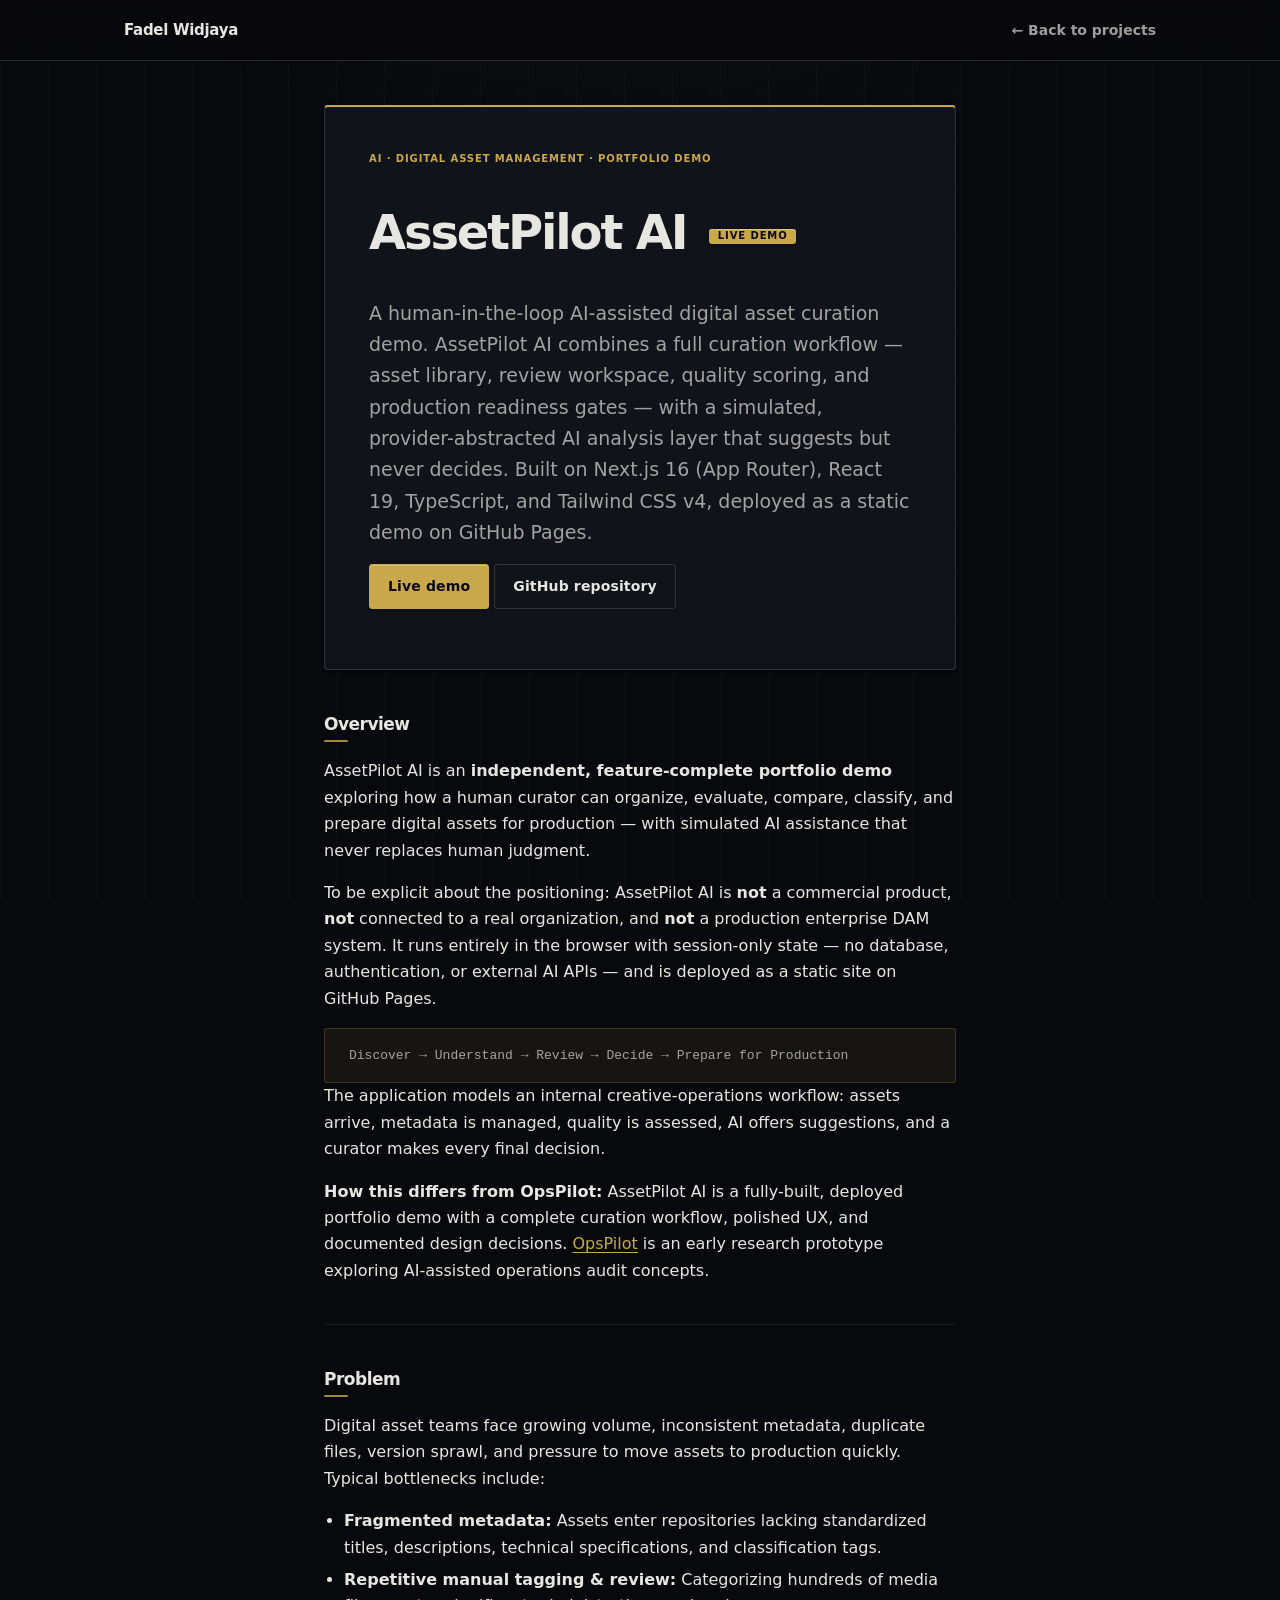
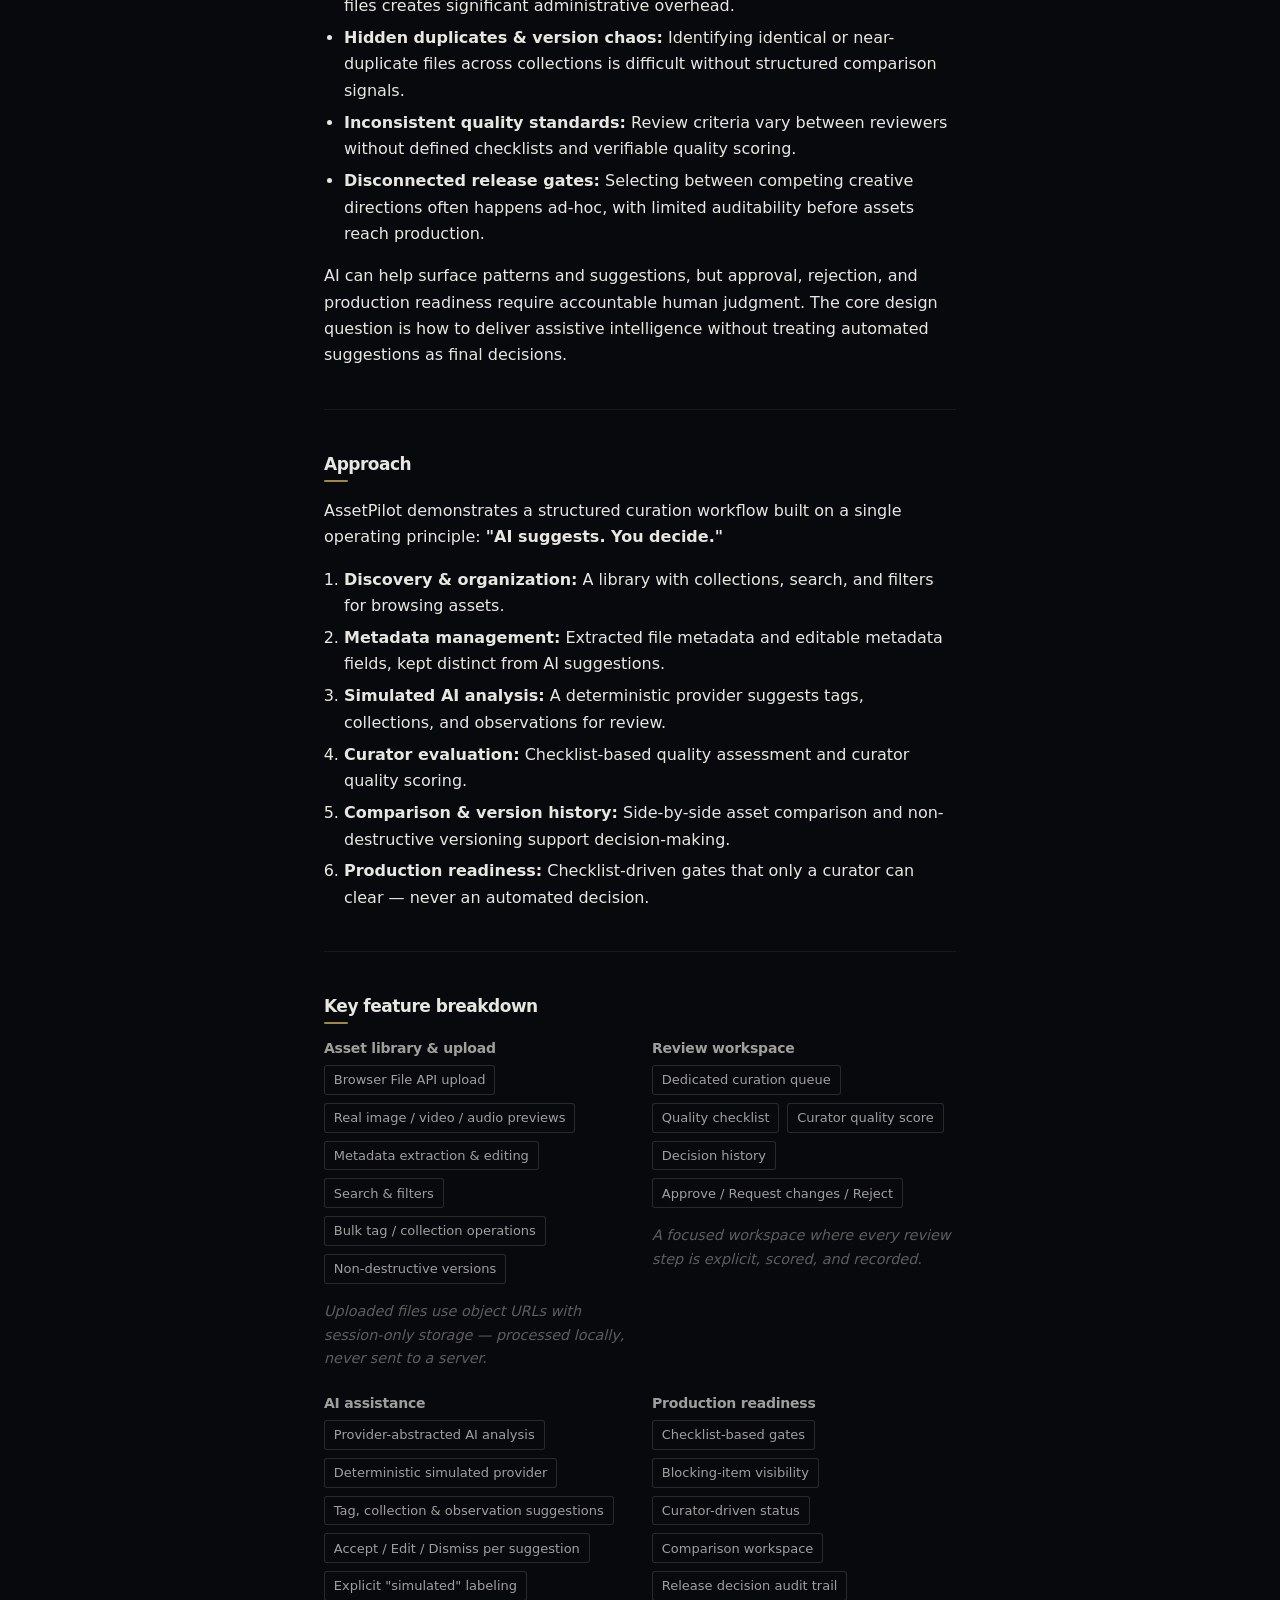
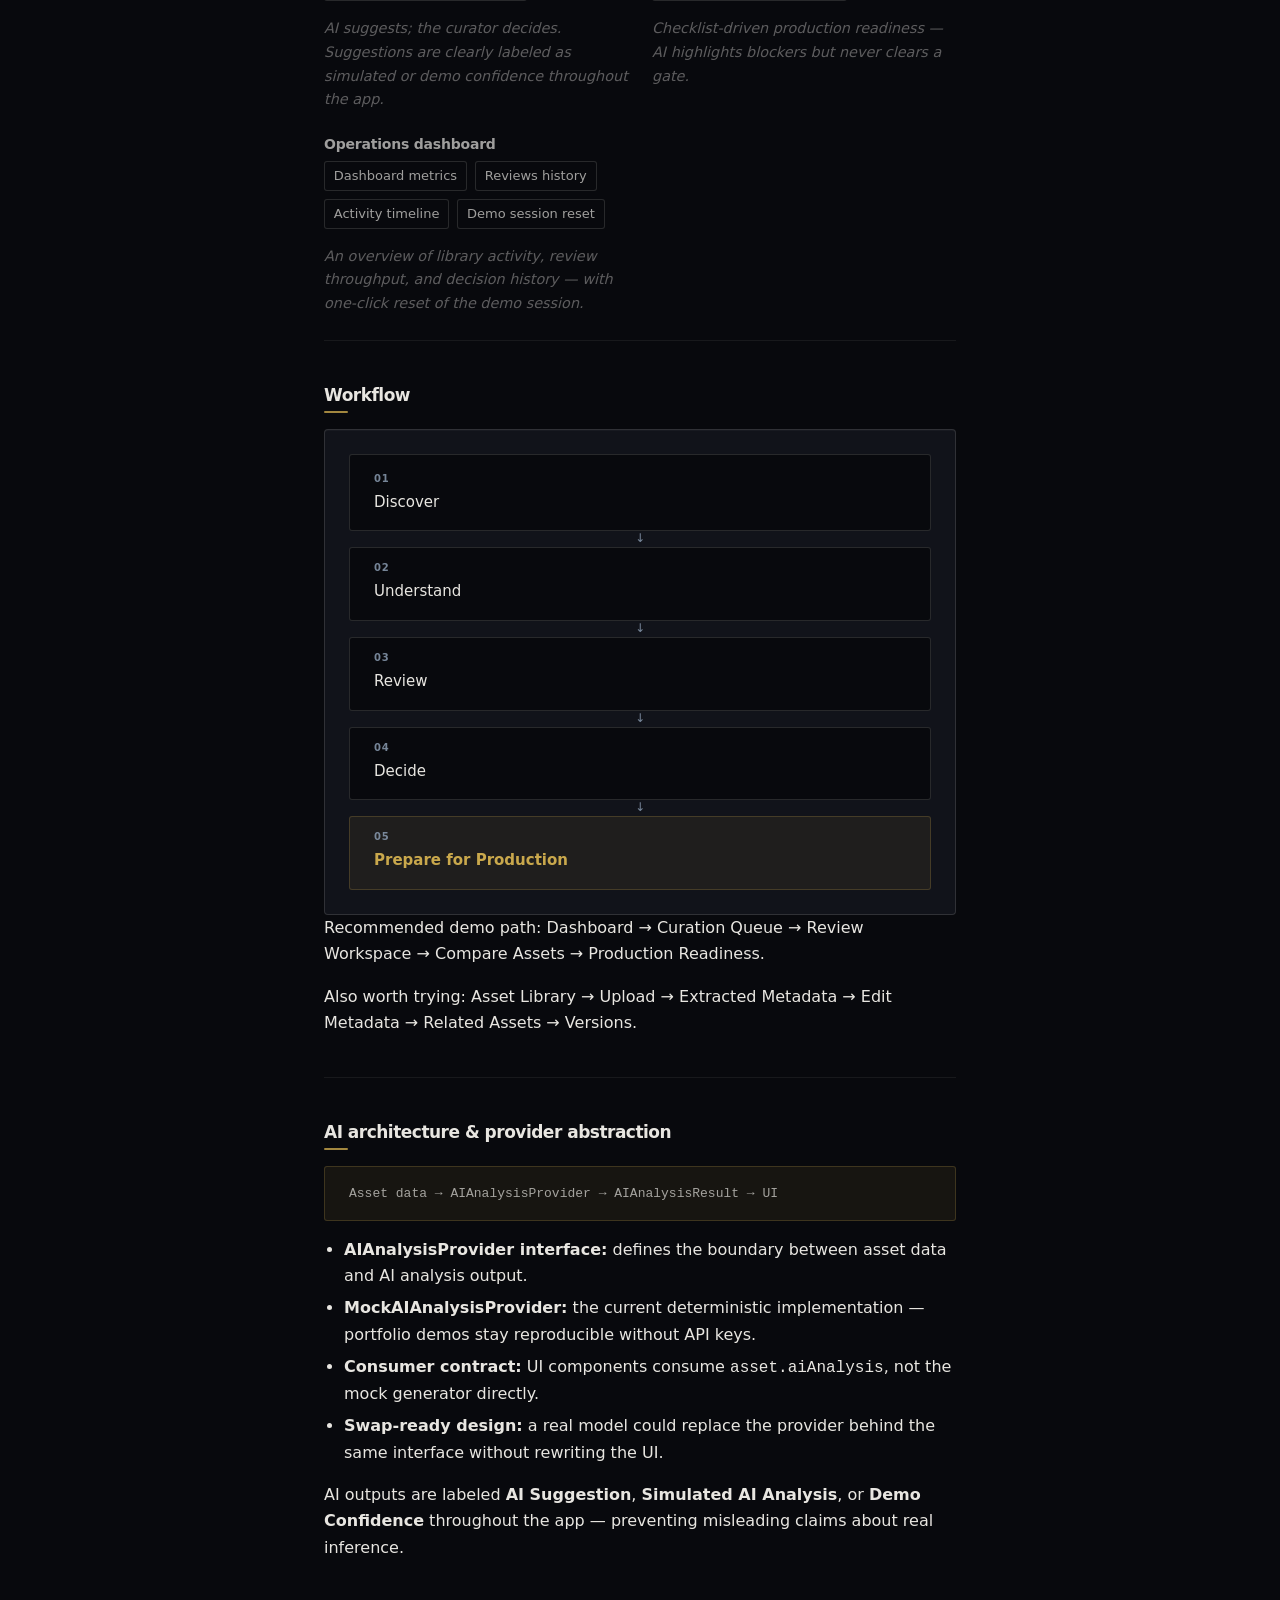
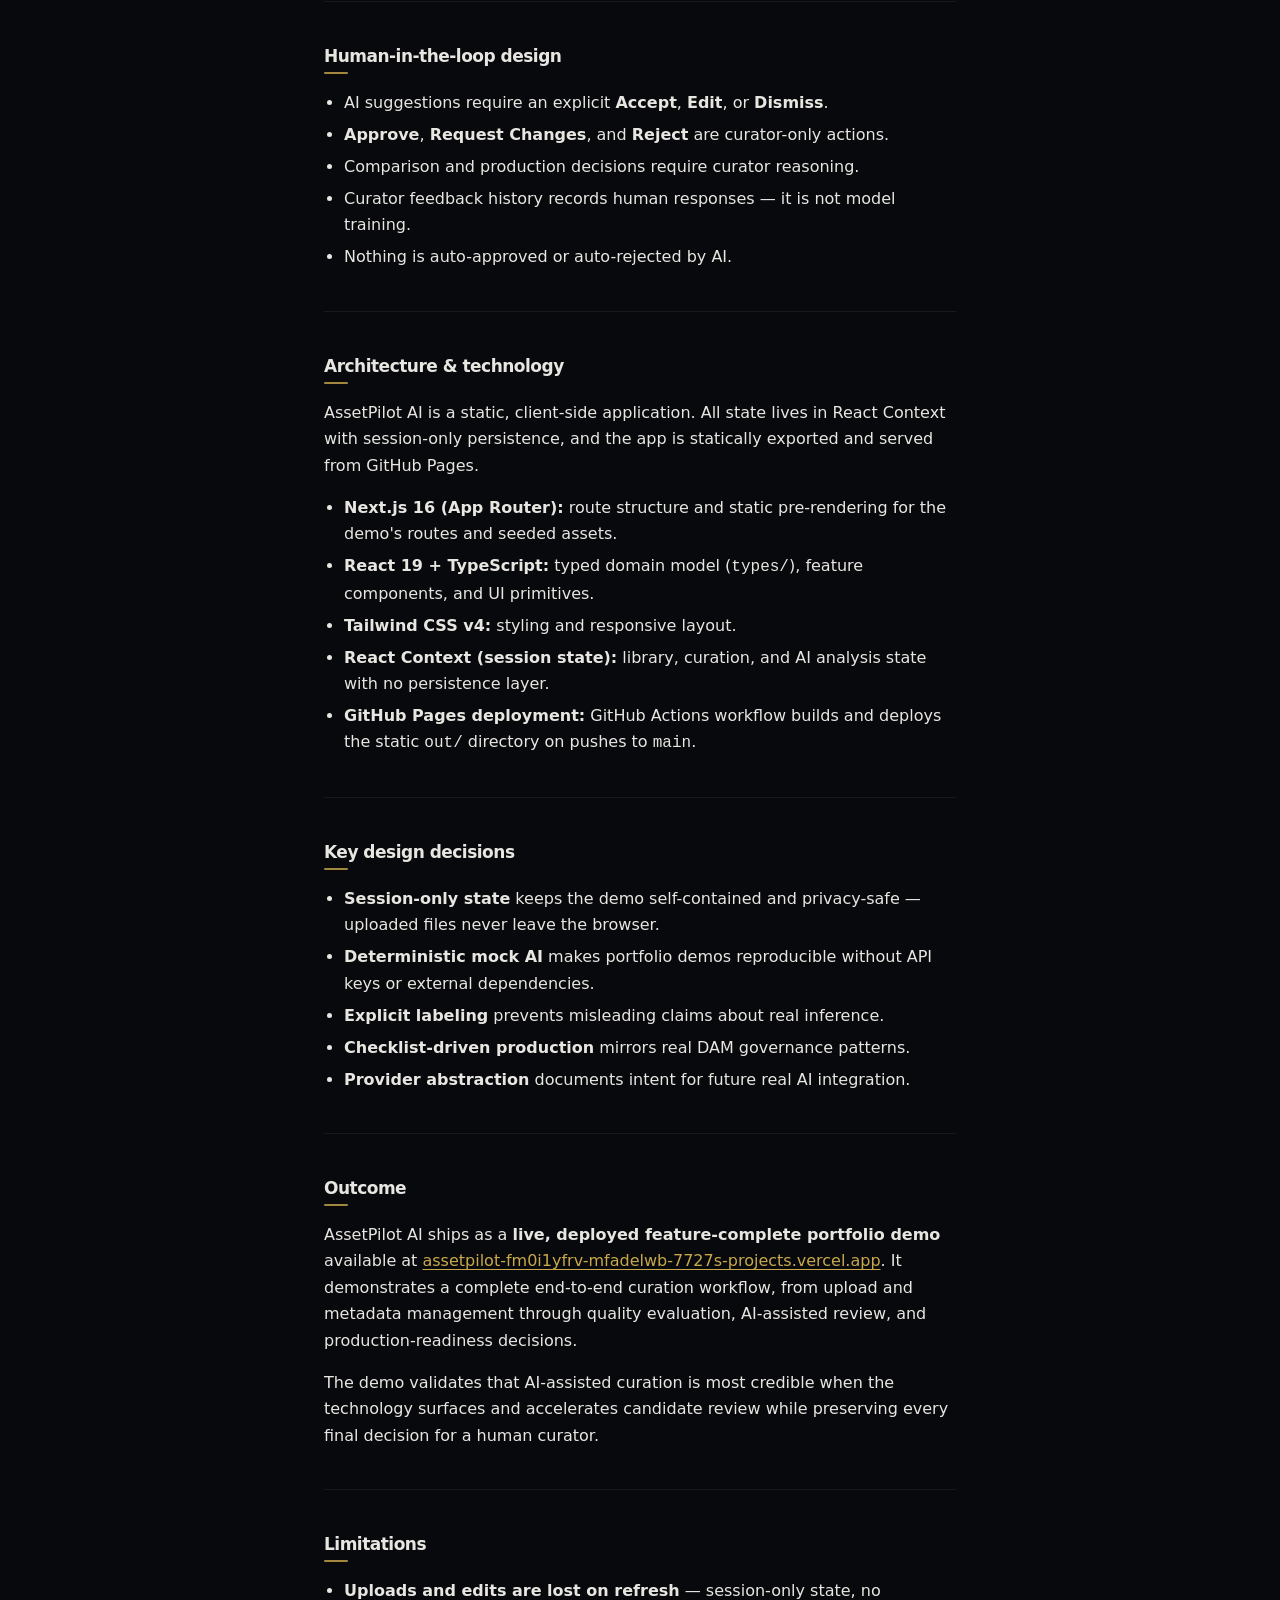
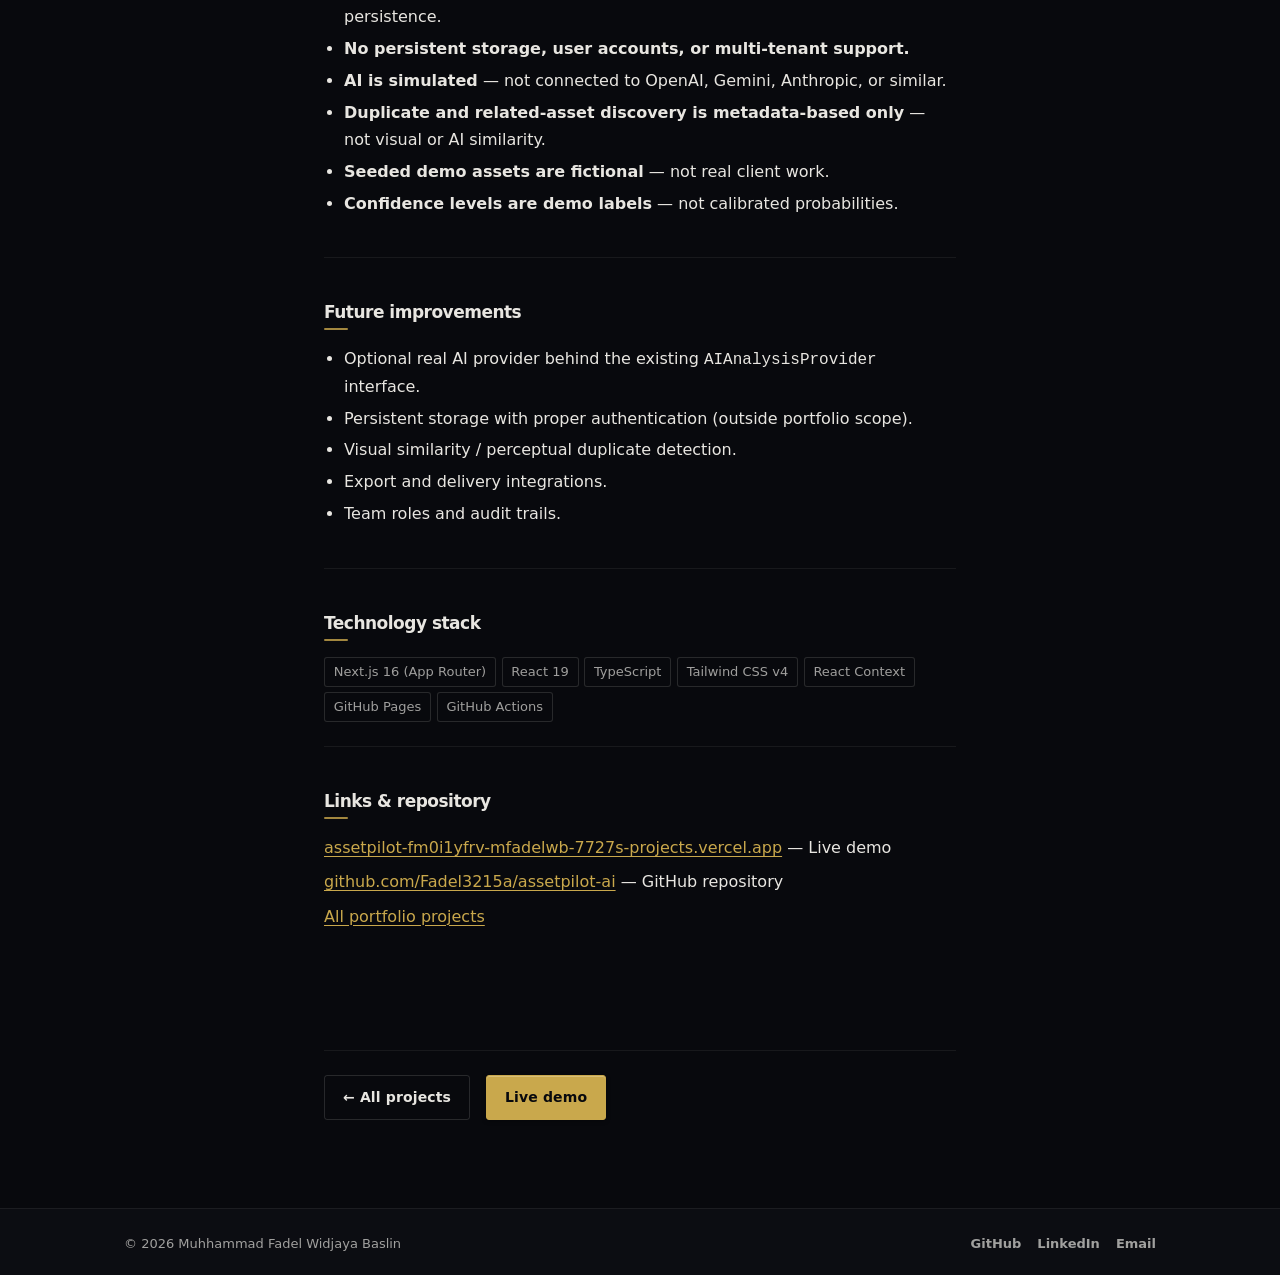
==== commit 4a0f5d9b: "Update AssetPilot AI Live Deployment Links" ====
--- a/projects/assetpilot-ai/index.html
+++ b/projects/assetpilot-ai/index.html
@@ -32,7 +32,7 @@
           CSS v4, deployed as a static demo on GitHub Pages.
         </p>
         <p>
-          <a class="btn btn-primary" href="https://fadel3215a.github.io/assetpilot-ai/" target="_blank" rel="noopener noreferrer">Live demo</a>
+          <a class="btn btn-primary" href="https://assetpilot-fm0i1yfrv-mfadelwb-7727s-projects.vercel.app/" target="_blank" rel="noopener noreferrer">Live demo</a>
           <a class="btn btn-secondary" href="https://github.com/Fadel3215a/assetpilot-ai" target="_blank" rel="noopener noreferrer">GitHub repository</a>
         </p>
       </header>
@@ -286,7 +286,7 @@
         <p>
           AssetPilot AI ships as a <strong>live, deployed feature-complete portfolio demo</strong>
           available at
-          <a href="https://fadel3215a.github.io/assetpilot-ai/" target="_blank" rel="noopener noreferrer">fadel3215a.github.io/assetpilot-ai</a>.
+          <a href="https://assetpilot-fm0i1yfrv-mfadelwb-7727s-projects.vercel.app/" target="_blank" rel="noopener noreferrer">assetpilot-fm0i1yfrv-mfadelwb-7727s-projects.vercel.app</a>.
           It demonstrates a complete end-to-end curation workflow, from upload and metadata management
           through quality evaluation, AI-assisted review, and production-readiness decisions.
         </p>
@@ -339,7 +339,7 @@
       <section aria-labelledby="links-heading">
         <h2 id="links-heading">Links &amp; repository</h2>
         <ul class="case-study-links">
-          <li><a href="https://fadel3215a.github.io/assetpilot-ai/" target="_blank" rel="noopener noreferrer">fadel3215a.github.io/assetpilot-ai</a> — Live demo</li>
+          <li><a href="https://assetpilot-fm0i1yfrv-mfadelwb-7727s-projects.vercel.app/" target="_blank" rel="noopener noreferrer">assetpilot-fm0i1yfrv-mfadelwb-7727s-projects.vercel.app</a> — Live demo</li>
           <li><a href="https://github.com/Fadel3215a/assetpilot-ai" target="_blank" rel="noopener noreferrer">github.com/Fadel3215a/assetpilot-ai</a> — GitHub repository</li>
           <li><a href="../../index.html#projects">All portfolio projects</a></li>
         </ul>
@@ -347,7 +347,7 @@
 
       <footer class="case-study-footer">
         <a class="btn btn-secondary" href="../../index.html#projects">← All projects</a>
-        <a class="btn btn-primary" href="https://fadel3215a.github.io/assetpilot-ai/" target="_blank" rel="noopener noreferrer">Live demo</a>
+        <a class="btn btn-primary" href="https://assetpilot-fm0i1yfrv-mfadelwb-7727s-projects.vercel.app/" target="_blank" rel="noopener noreferrer">Live demo</a>
       </footer>
     </article>
   </main>
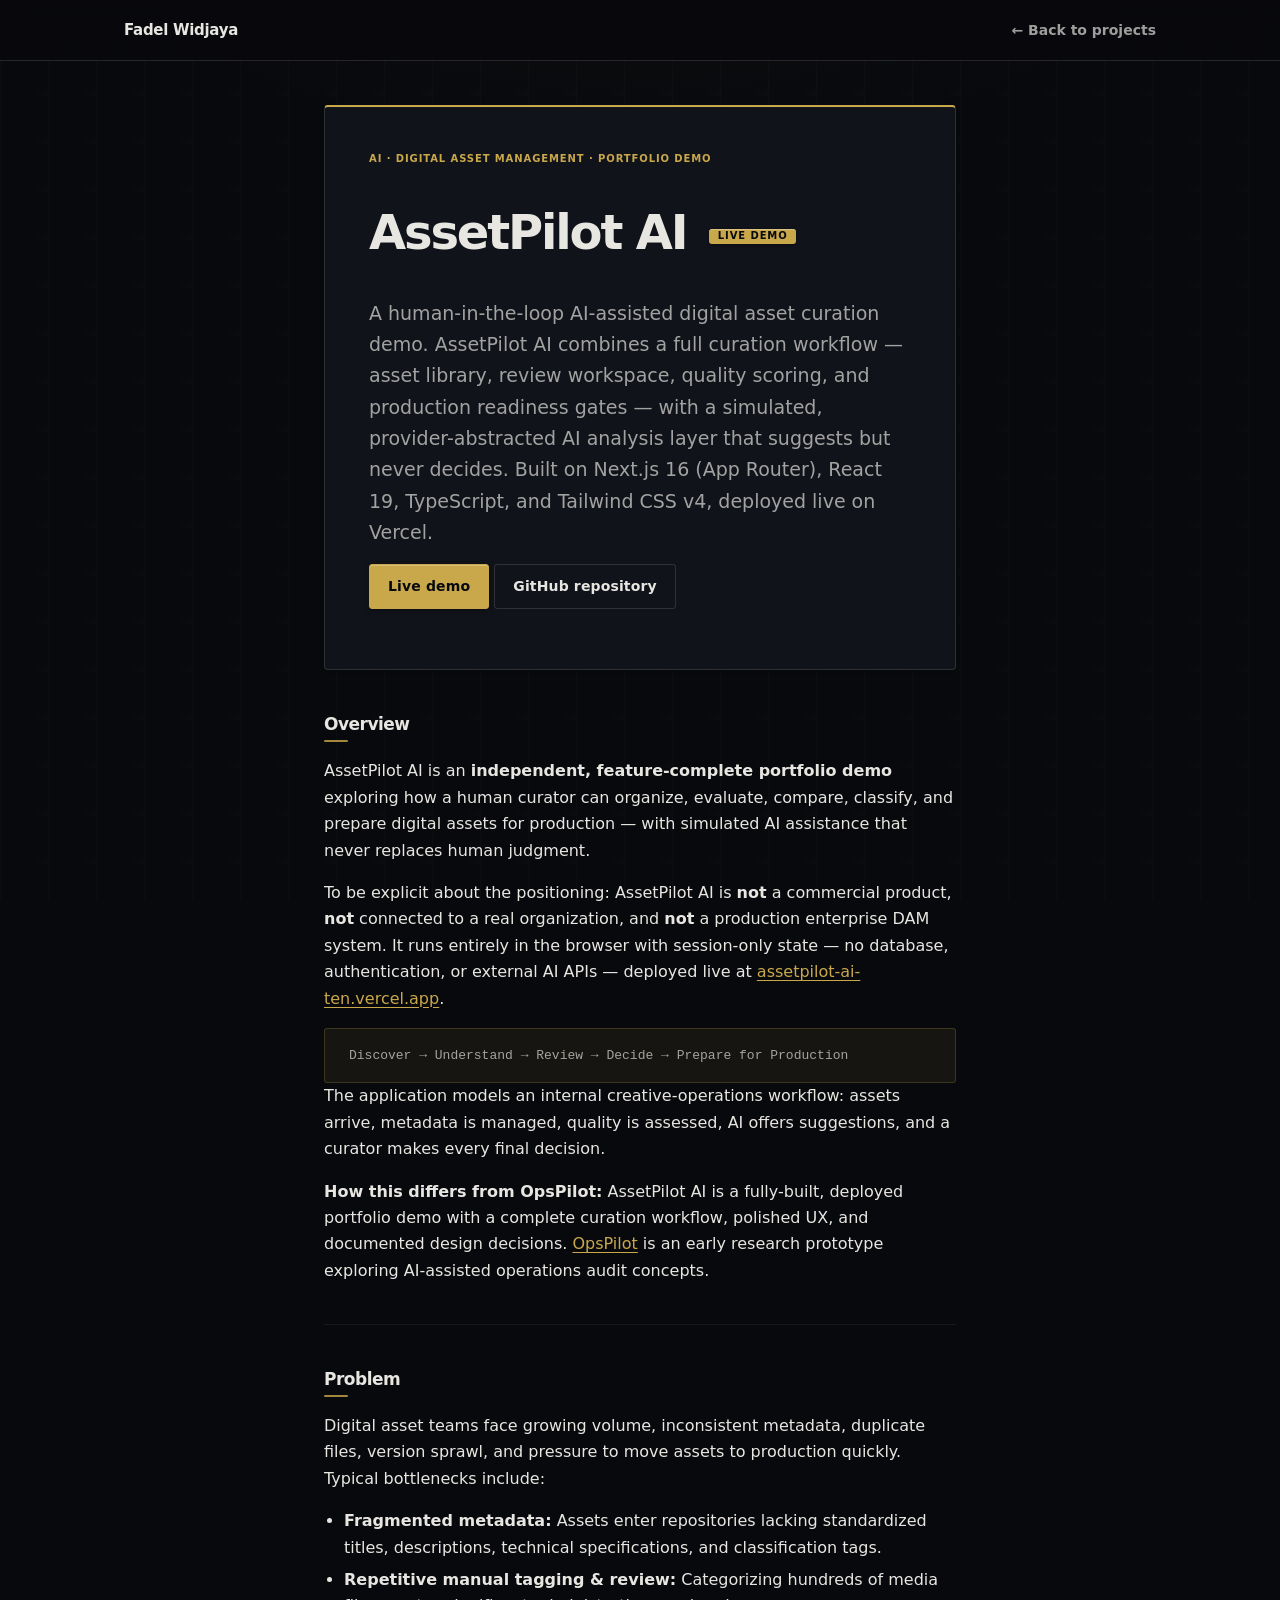
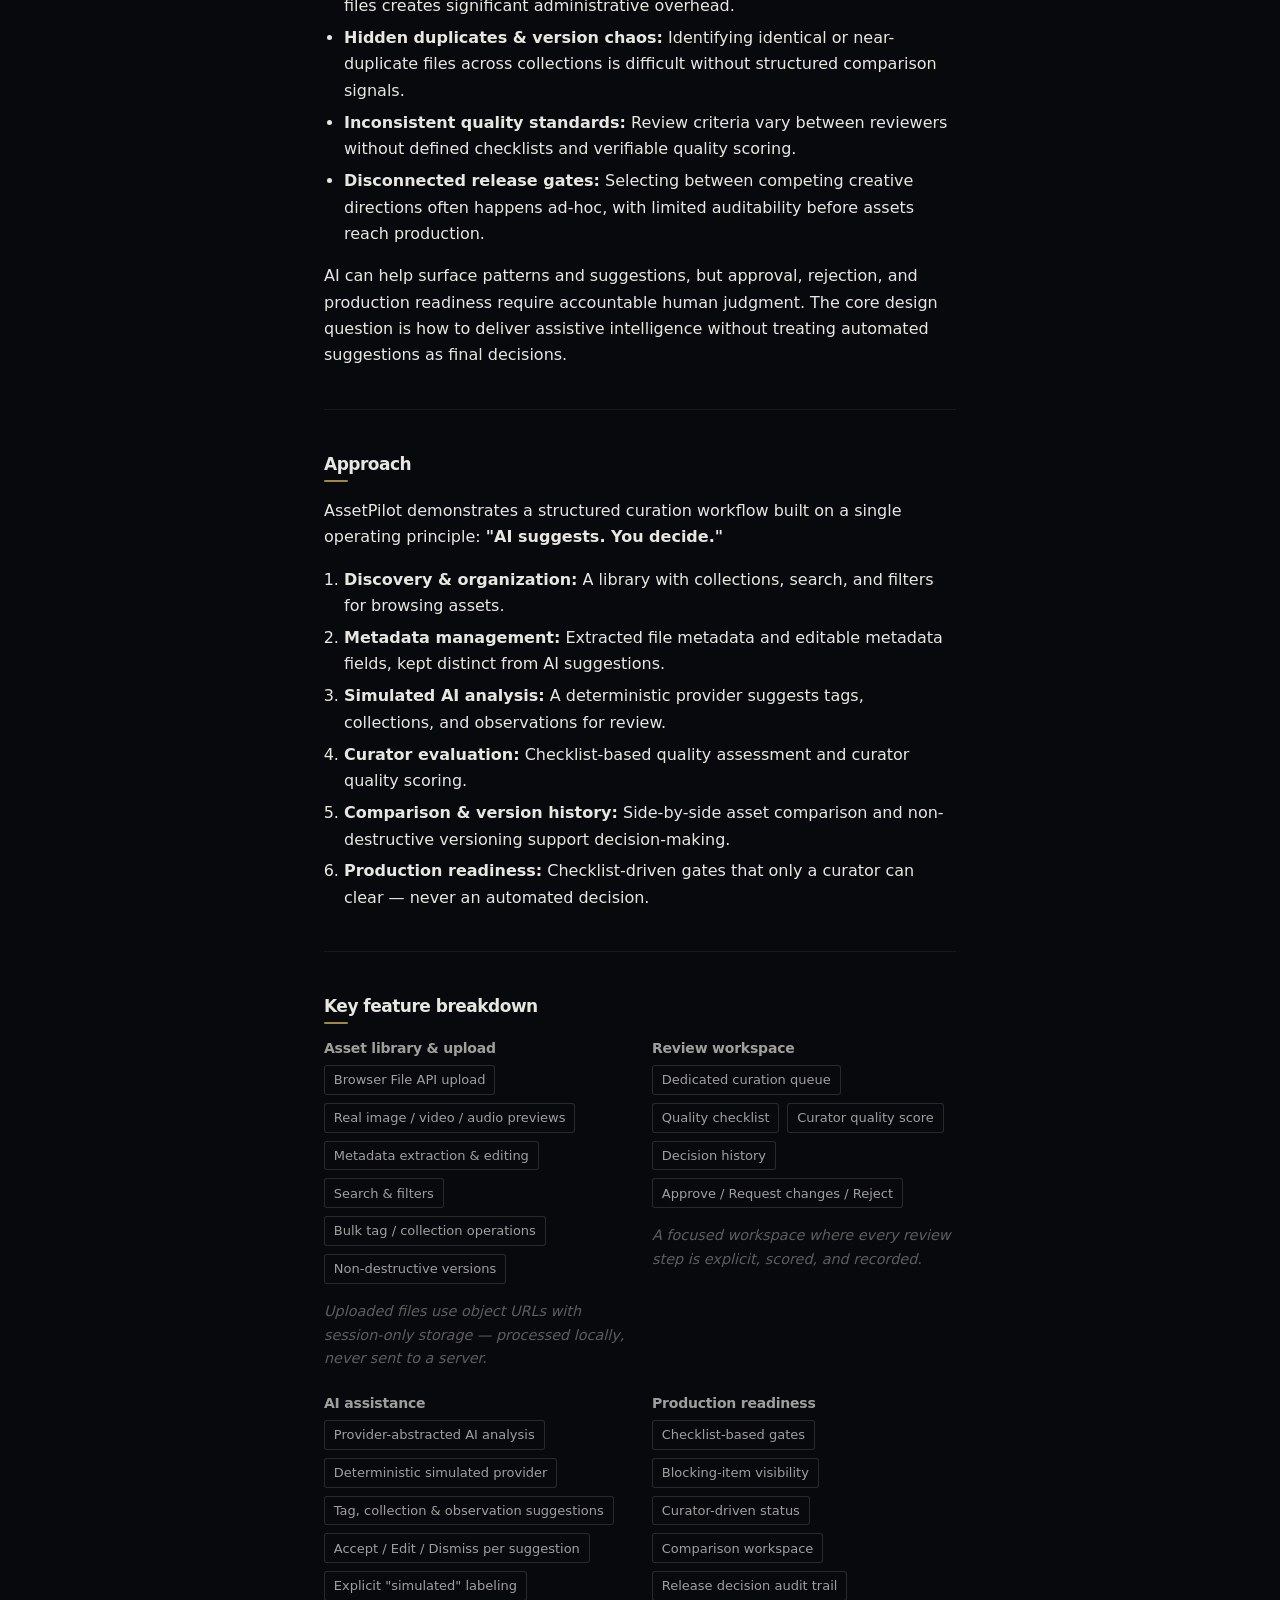
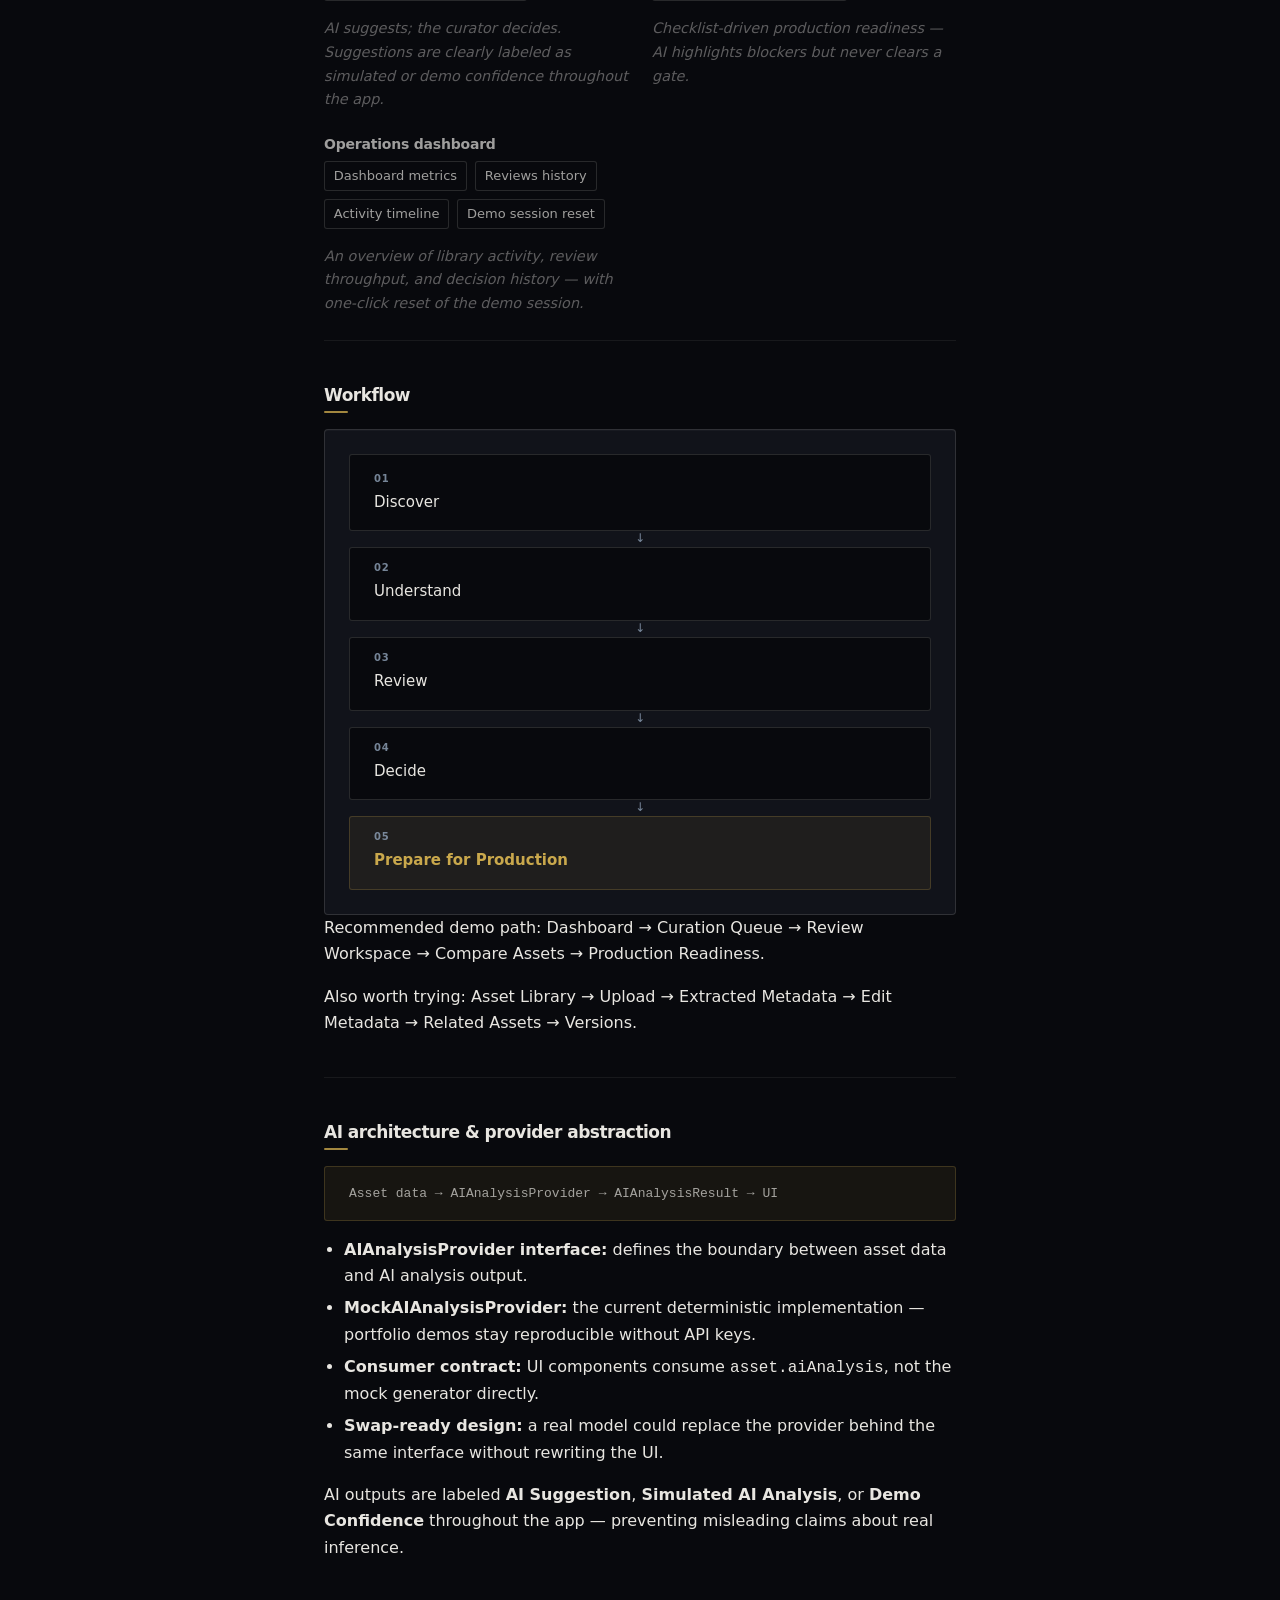
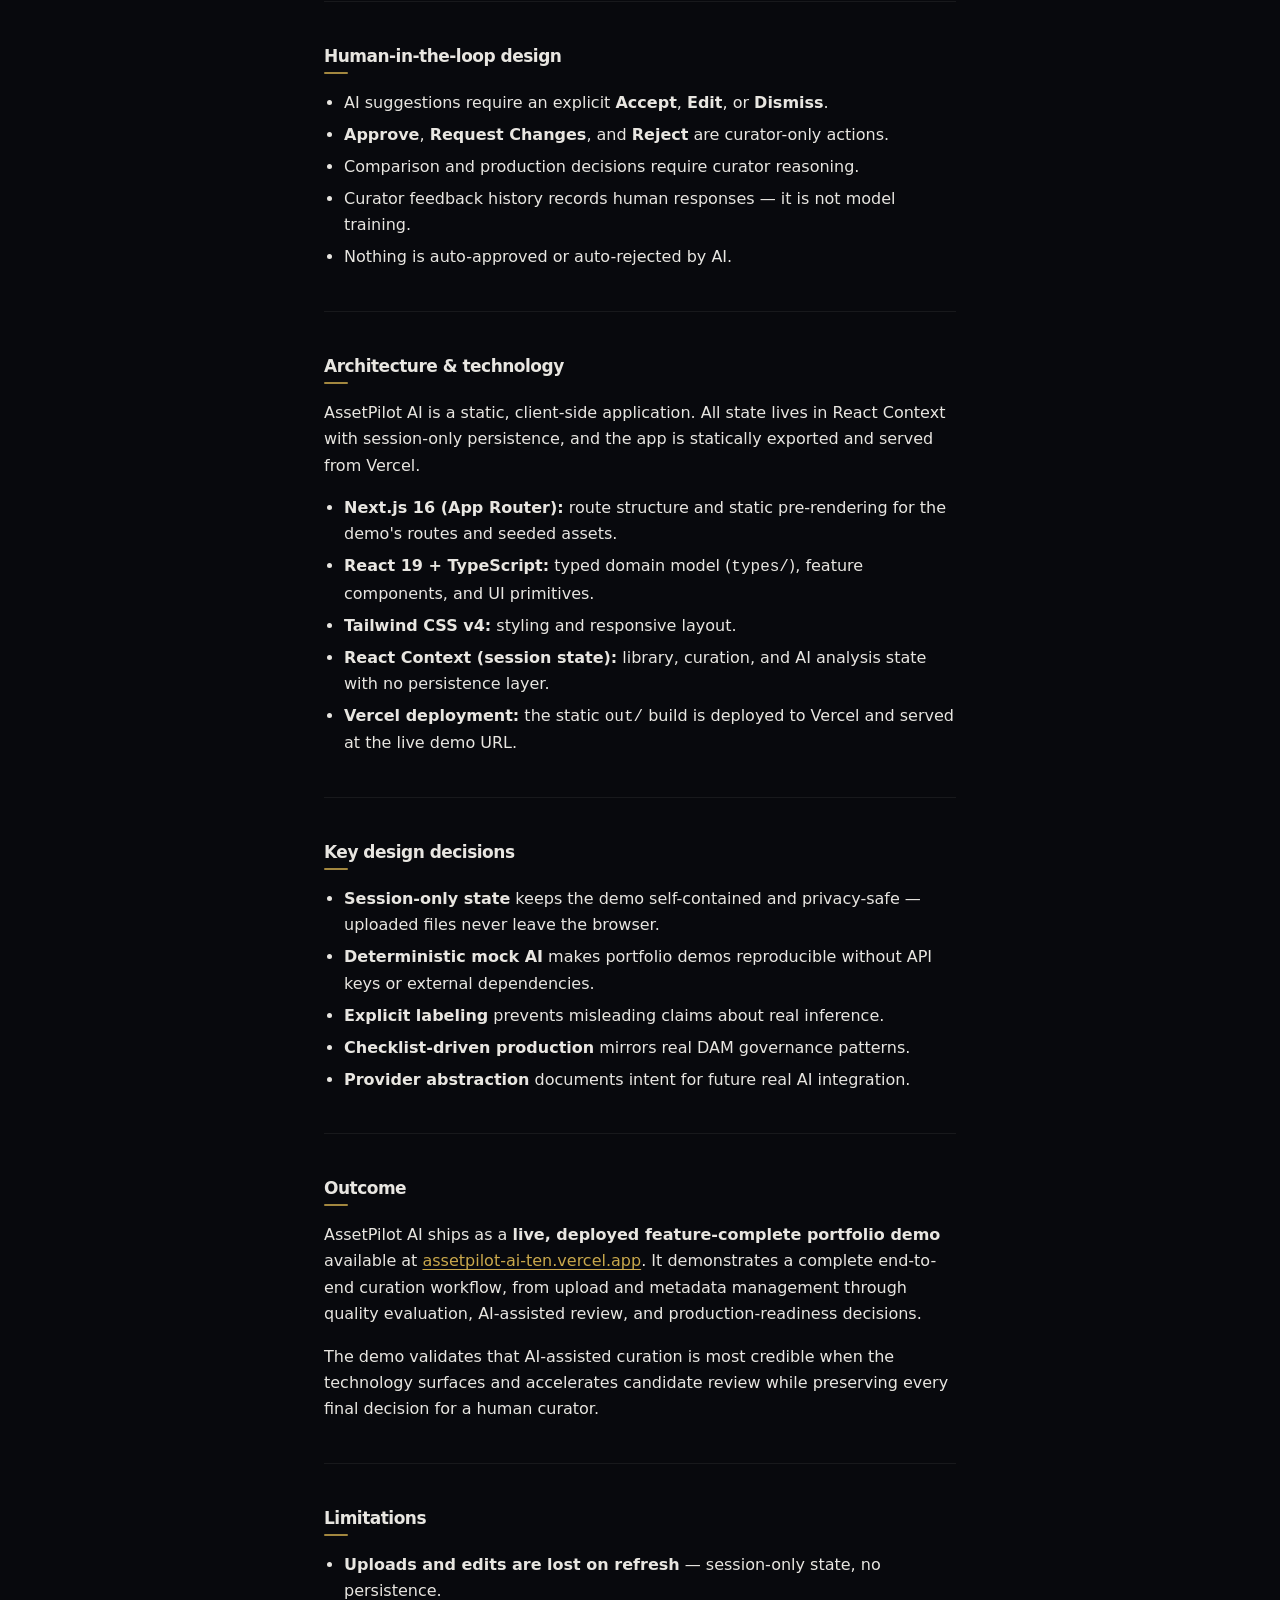
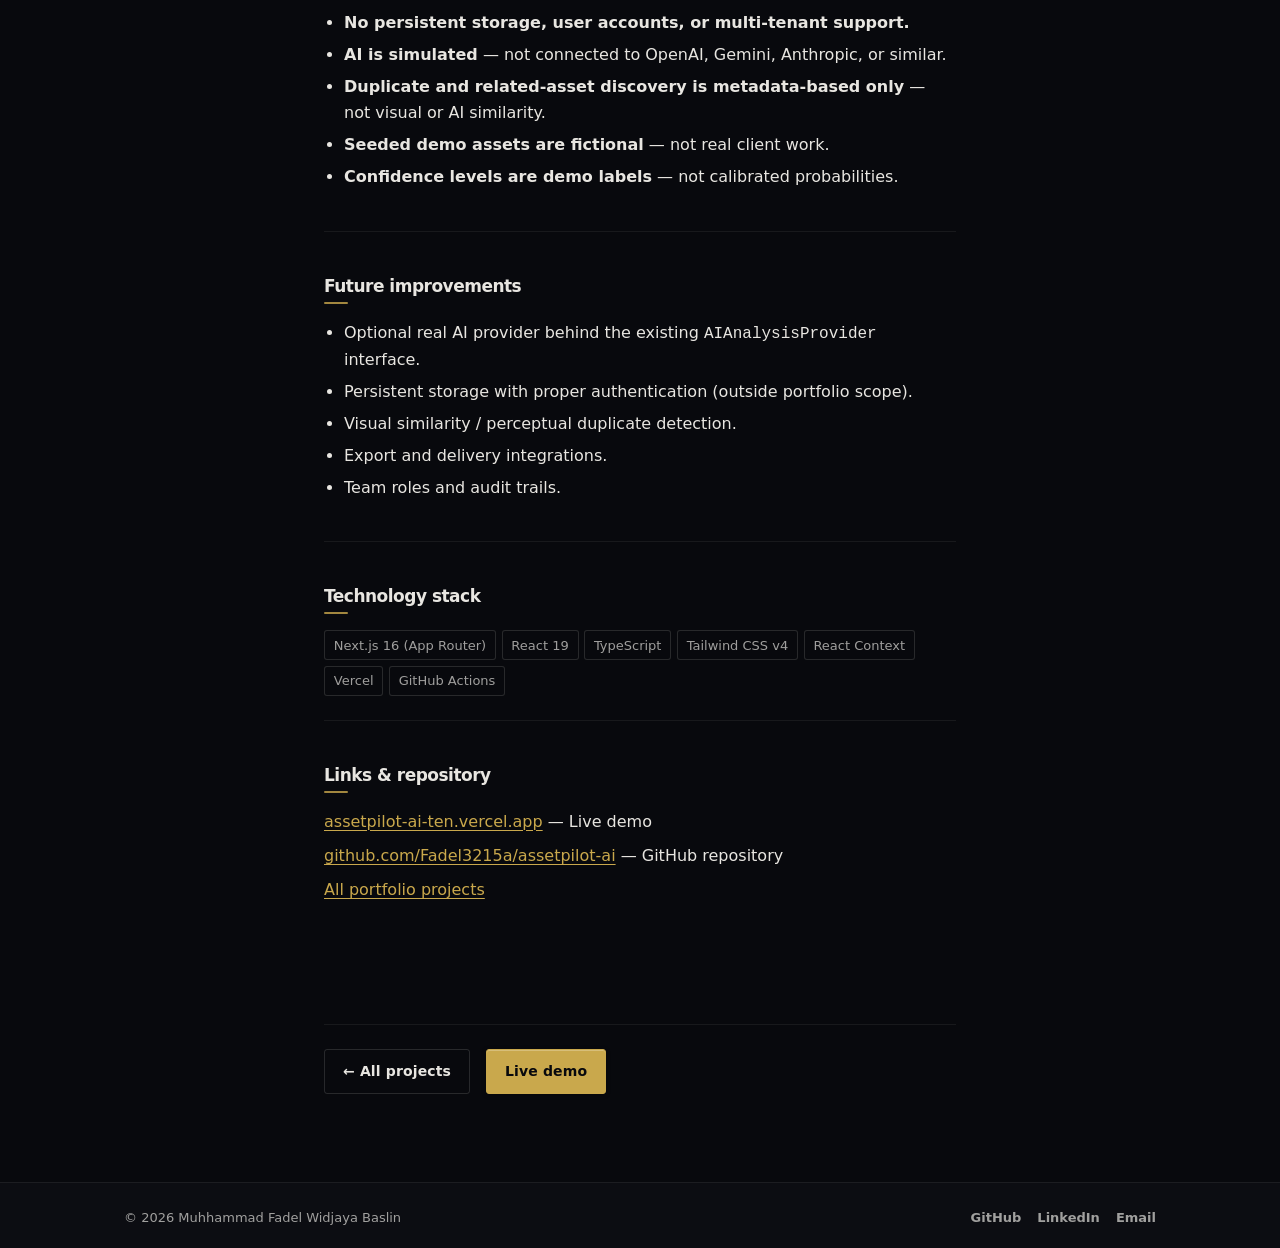
==== commit 248c1c64: "Update AssetPilot AI Live Deployment URL to assetpilot-ai-ten.vercel.app" ====
--- a/projects/assetpilot-ai/index.html
+++ b/projects/assetpilot-ai/index.html
@@ -3,7 +3,7 @@
 <head>
   <meta charset="UTF-8">
   <meta name="viewport" content="width=device-width, initial-scale=1.0">
-  <meta name="description" content="AssetPilot AI — a human-in-the-loop AI-assisted digital asset curation portfolio demo. Static GitHub Pages deployment with session-only state and a simulated, provider-abstracted AI analysis layer. Built on Next.js 16 (App Router), React 19, TypeScript, and Tailwind CSS v4.">
+  <meta name="description" content="AssetPilot AI — a human-in-the-loop AI-assisted digital asset curation portfolio demo. Static deployment on Vercel with session-only state and a simulated, provider-abstracted AI analysis layer. Built on Next.js 16 (App Router), React 19, TypeScript, and Tailwind CSS v4.">
   <title>AssetPilot AI — Digital Asset Curation Demo | Fadel Widjaya</title>
   <link rel="stylesheet" href="../../css/style.css">
 </head>
@@ -29,10 +29,10 @@
           full curation workflow — asset library, review workspace, quality scoring, and production
           readiness gates — with a simulated, provider-abstracted AI analysis layer that suggests
           but never decides. Built on Next.js 16 (App Router), React 19, TypeScript, and Tailwind
-          CSS v4, deployed as a static demo on GitHub Pages.
-        </p>
-        <p>
-          <a class="btn btn-primary" href="https://assetpilot-fm0i1yfrv-mfadelwb-7727s-projects.vercel.app/" target="_blank" rel="noopener noreferrer">Live demo</a>
+          CSS v4, deployed live on Vercel.
+        </p>
+        <p>
+          <a class="btn btn-primary" href="https://assetpilot-ai-ten.vercel.app/" target="_blank" rel="noopener noreferrer">Live demo</a>
           <a class="btn btn-secondary" href="https://github.com/Fadel3215a/assetpilot-ai" target="_blank" rel="noopener noreferrer">GitHub repository</a>
         </p>
       </header>
@@ -49,8 +49,8 @@
           To be explicit about the positioning: AssetPilot AI is <strong>not</strong> a commercial
           product, <strong>not</strong> connected to a real organization, and <strong>not</strong> a
           production enterprise DAM system. It runs entirely in the browser with session-only state
-          — no database, authentication, or external AI APIs — and is deployed as a static site on
-          GitHub Pages.
+          — no database, authentication, or external AI APIs — deployed live at
+          <a href="https://assetpilot-ai-ten.vercel.app/" target="_blank" rel="noopener noreferrer">assetpilot-ai-ten.vercel.app</a>.
         </p>
         <div class="crdl-flow" aria-label="Asset curation workflow">
           <p class="crdl-flow-steps">
@@ -257,14 +257,14 @@
         <h2 id="architecture-heading">Architecture &amp; technology</h2>
         <p>
           AssetPilot AI is a static, client-side application. All state lives in React Context with
-          session-only persistence, and the app is statically exported and served from GitHub Pages.
+          session-only persistence, and the app is statically exported and served from Vercel.
         </p>
         <ul>
           <li><strong>Next.js 16 (App Router):</strong> route structure and static pre-rendering for the demo's routes and seeded assets.</li>
           <li><strong>React 19 + TypeScript:</strong> typed domain model (<code>types/</code>), feature components, and UI primitives.</li>
           <li><strong>Tailwind CSS v4:</strong> styling and responsive layout.</li>
           <li><strong>React Context (session state):</strong> library, curation, and AI analysis state with no persistence layer.</li>
-          <li><strong>GitHub Pages deployment:</strong> GitHub Actions workflow builds and deploys the static <code>out/</code> directory on pushes to <code>main</code>.</li>
+          <li><strong>Vercel deployment:</strong> the static <code>out/</code> build is deployed to Vercel and served at the live demo URL.</li>
         </ul>
       </section>
 
@@ -286,7 +286,7 @@
         <p>
           AssetPilot AI ships as a <strong>live, deployed feature-complete portfolio demo</strong>
           available at
-          <a href="https://assetpilot-fm0i1yfrv-mfadelwb-7727s-projects.vercel.app/" target="_blank" rel="noopener noreferrer">assetpilot-fm0i1yfrv-mfadelwb-7727s-projects.vercel.app</a>.
+          <a href="https://assetpilot-ai-ten.vercel.app/" target="_blank" rel="noopener noreferrer">assetpilot-ai-ten.vercel.app</a>.
           It demonstrates a complete end-to-end curation workflow, from upload and metadata management
           through quality evaluation, AI-assisted review, and production-readiness decisions.
         </p>
@@ -330,7 +330,7 @@
           <li>TypeScript</li>
           <li>Tailwind CSS v4</li>
           <li>React Context</li>
-          <li>GitHub Pages</li>
+          <li>Vercel</li>
           <li>GitHub Actions</li>
         </ul>
       </section>
@@ -339,7 +339,7 @@
       <section aria-labelledby="links-heading">
         <h2 id="links-heading">Links &amp; repository</h2>
         <ul class="case-study-links">
-          <li><a href="https://assetpilot-fm0i1yfrv-mfadelwb-7727s-projects.vercel.app/" target="_blank" rel="noopener noreferrer">assetpilot-fm0i1yfrv-mfadelwb-7727s-projects.vercel.app</a> — Live demo</li>
+          <li><a href="https://assetpilot-ai-ten.vercel.app/" target="_blank" rel="noopener noreferrer">assetpilot-ai-ten.vercel.app</a> — Live demo</li>
           <li><a href="https://github.com/Fadel3215a/assetpilot-ai" target="_blank" rel="noopener noreferrer">github.com/Fadel3215a/assetpilot-ai</a> — GitHub repository</li>
           <li><a href="../../index.html#projects">All portfolio projects</a></li>
         </ul>
@@ -347,7 +347,7 @@
 
       <footer class="case-study-footer">
         <a class="btn btn-secondary" href="../../index.html#projects">← All projects</a>
-        <a class="btn btn-primary" href="https://assetpilot-fm0i1yfrv-mfadelwb-7727s-projects.vercel.app/" target="_blank" rel="noopener noreferrer">Live demo</a>
+        <a class="btn btn-primary" href="https://assetpilot-ai-ten.vercel.app/" target="_blank" rel="noopener noreferrer">Live demo</a>
       </footer>
     </article>
   </main>
